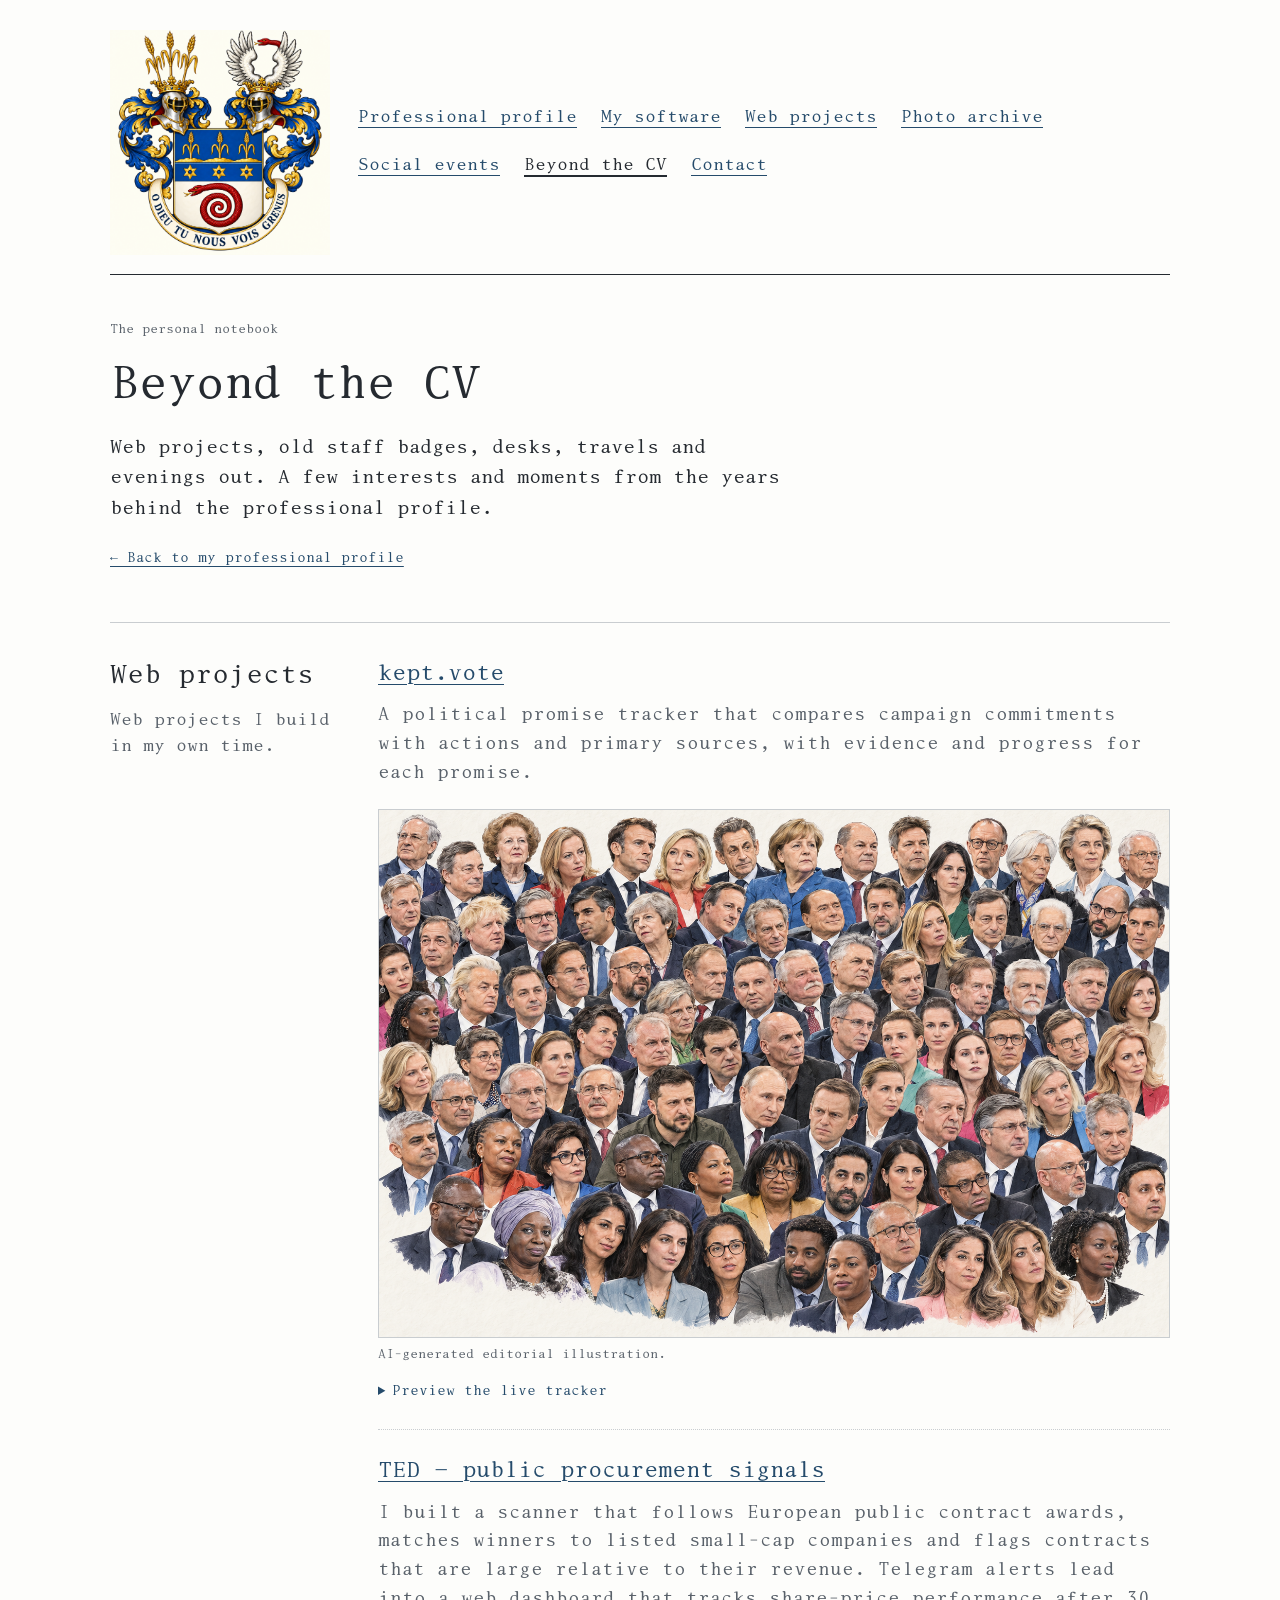
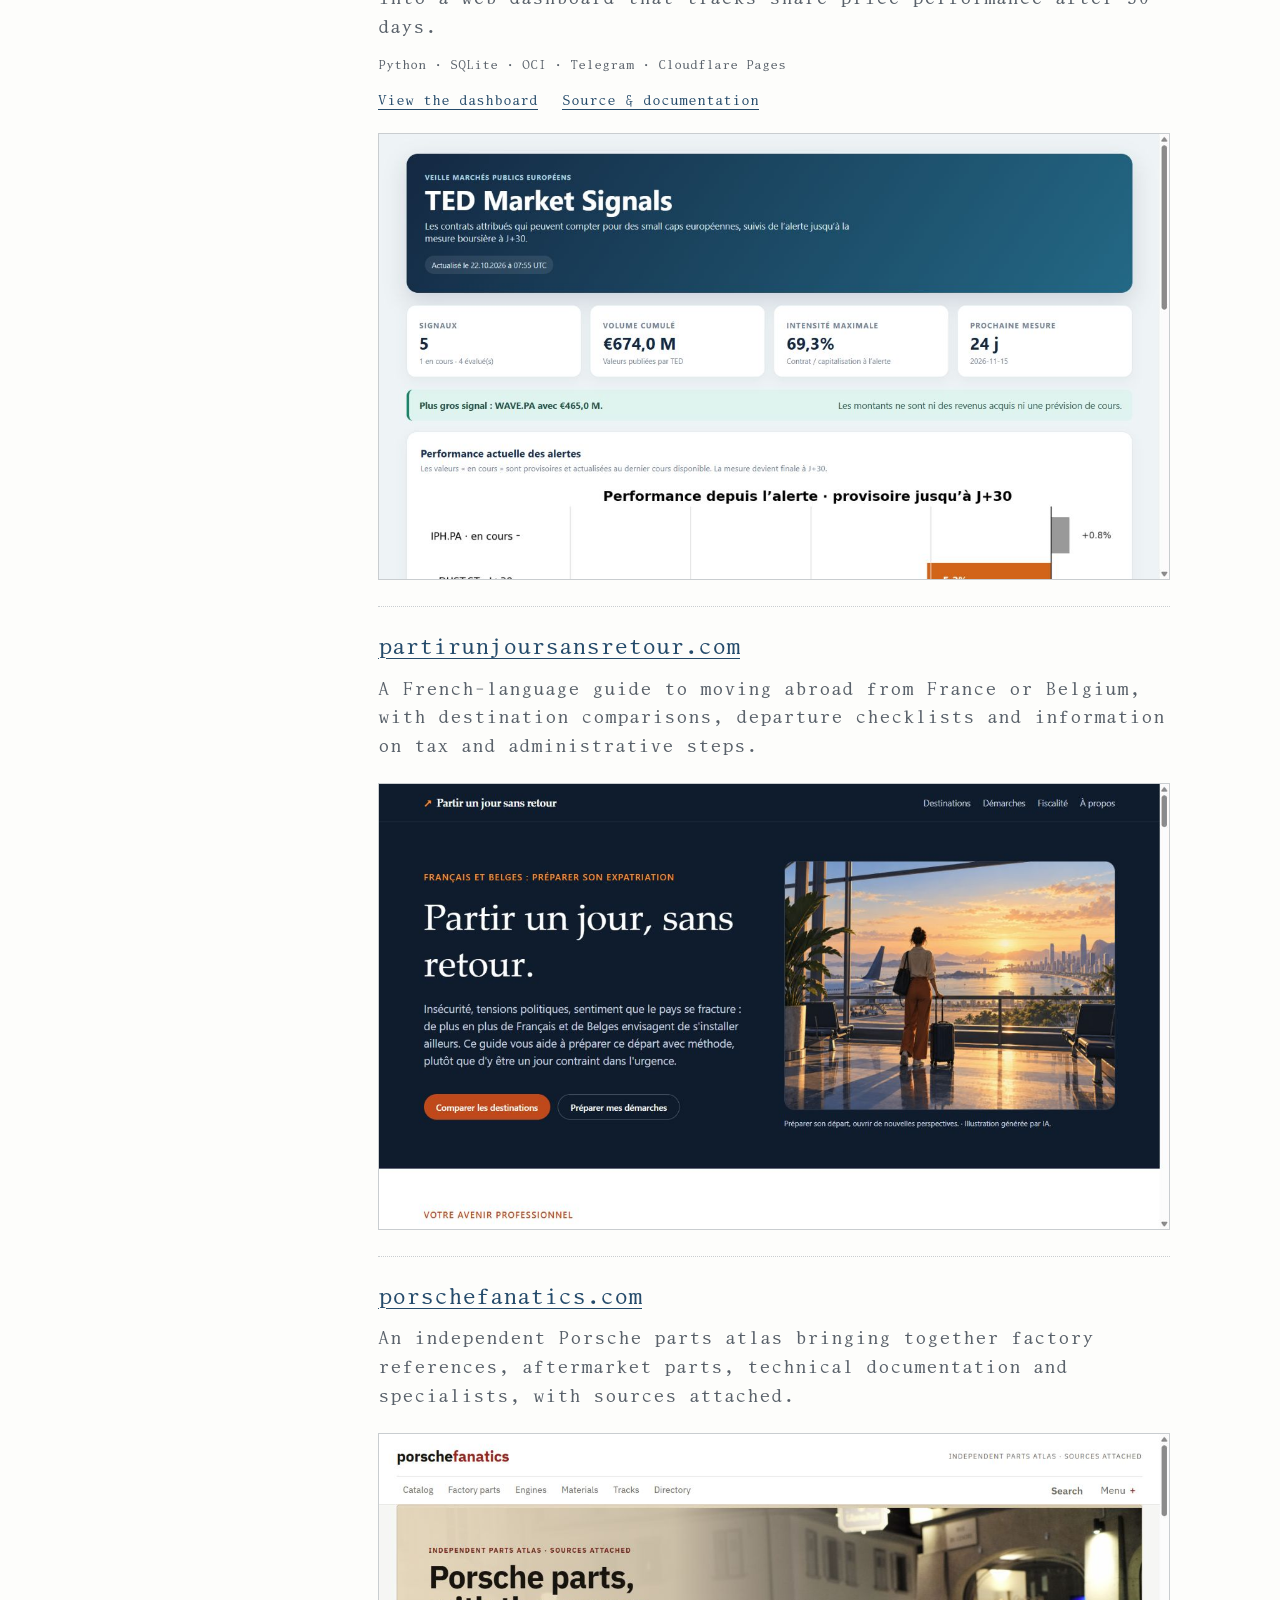
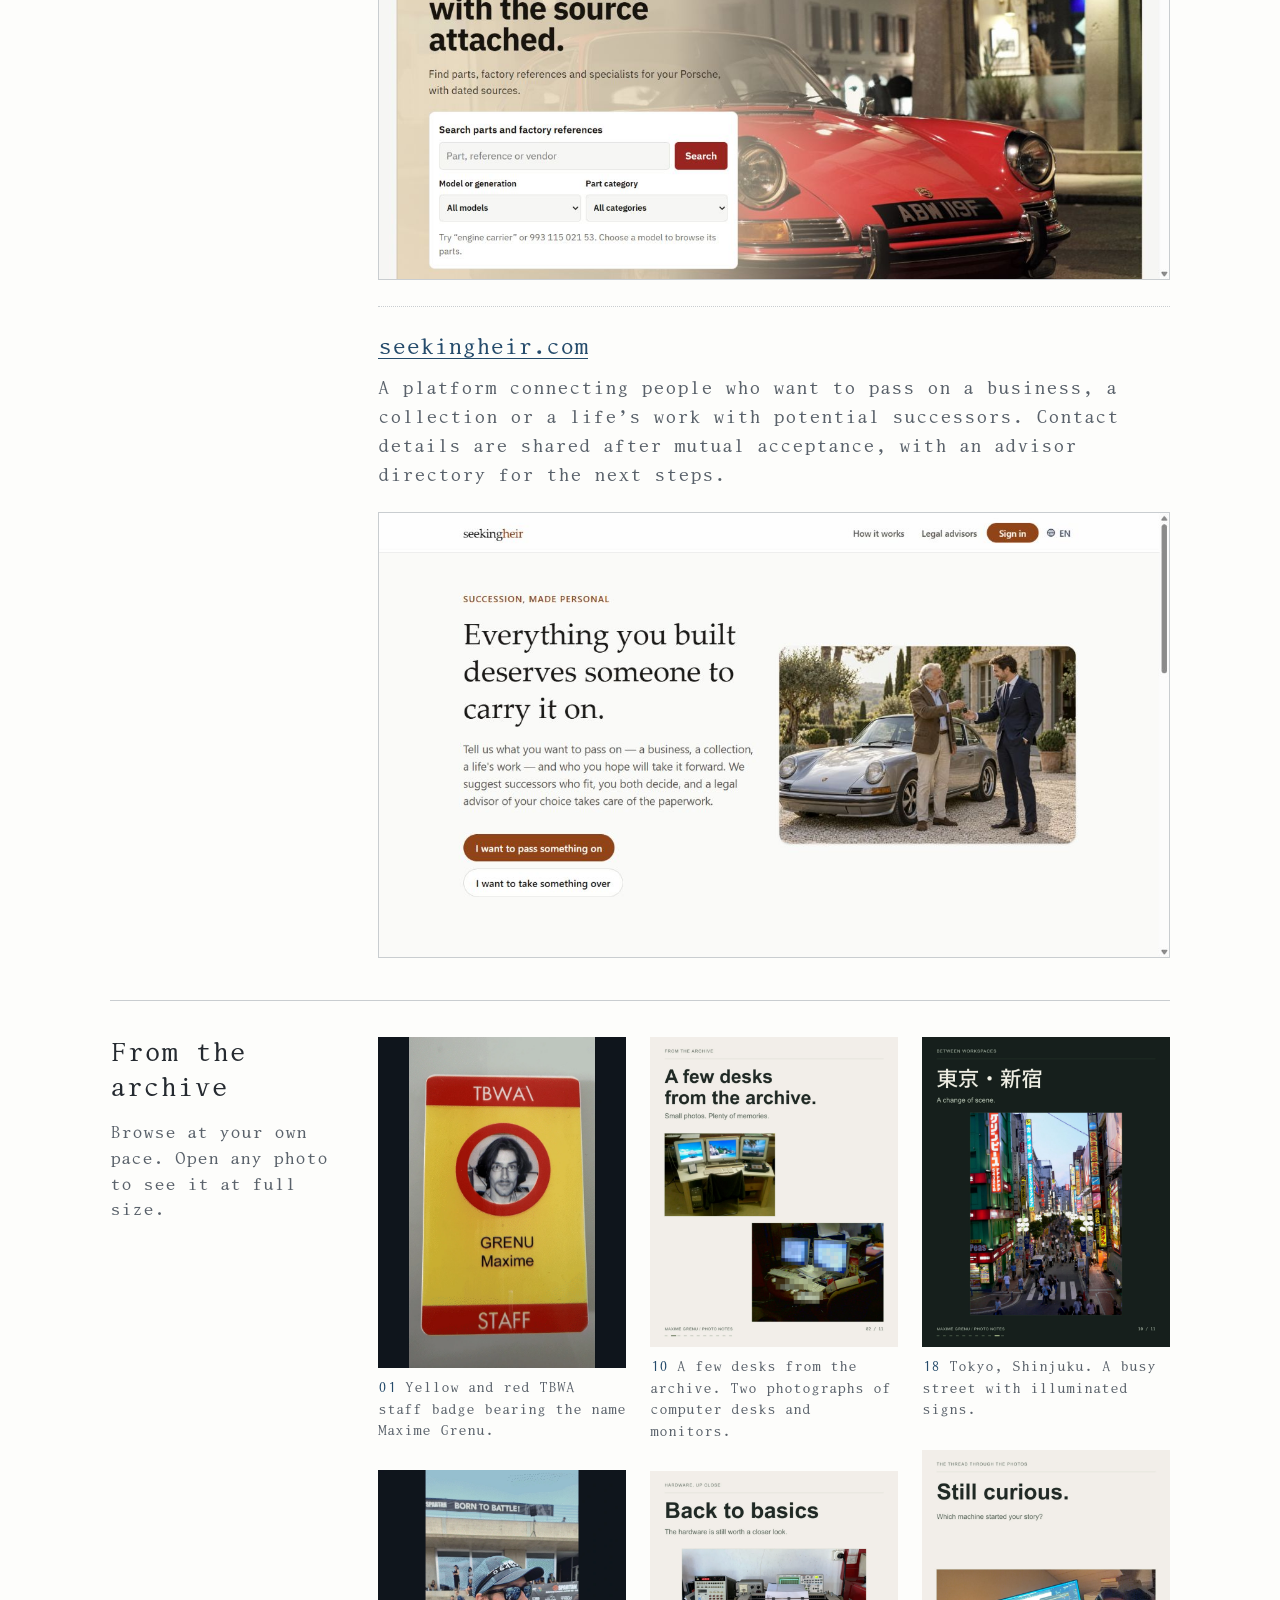
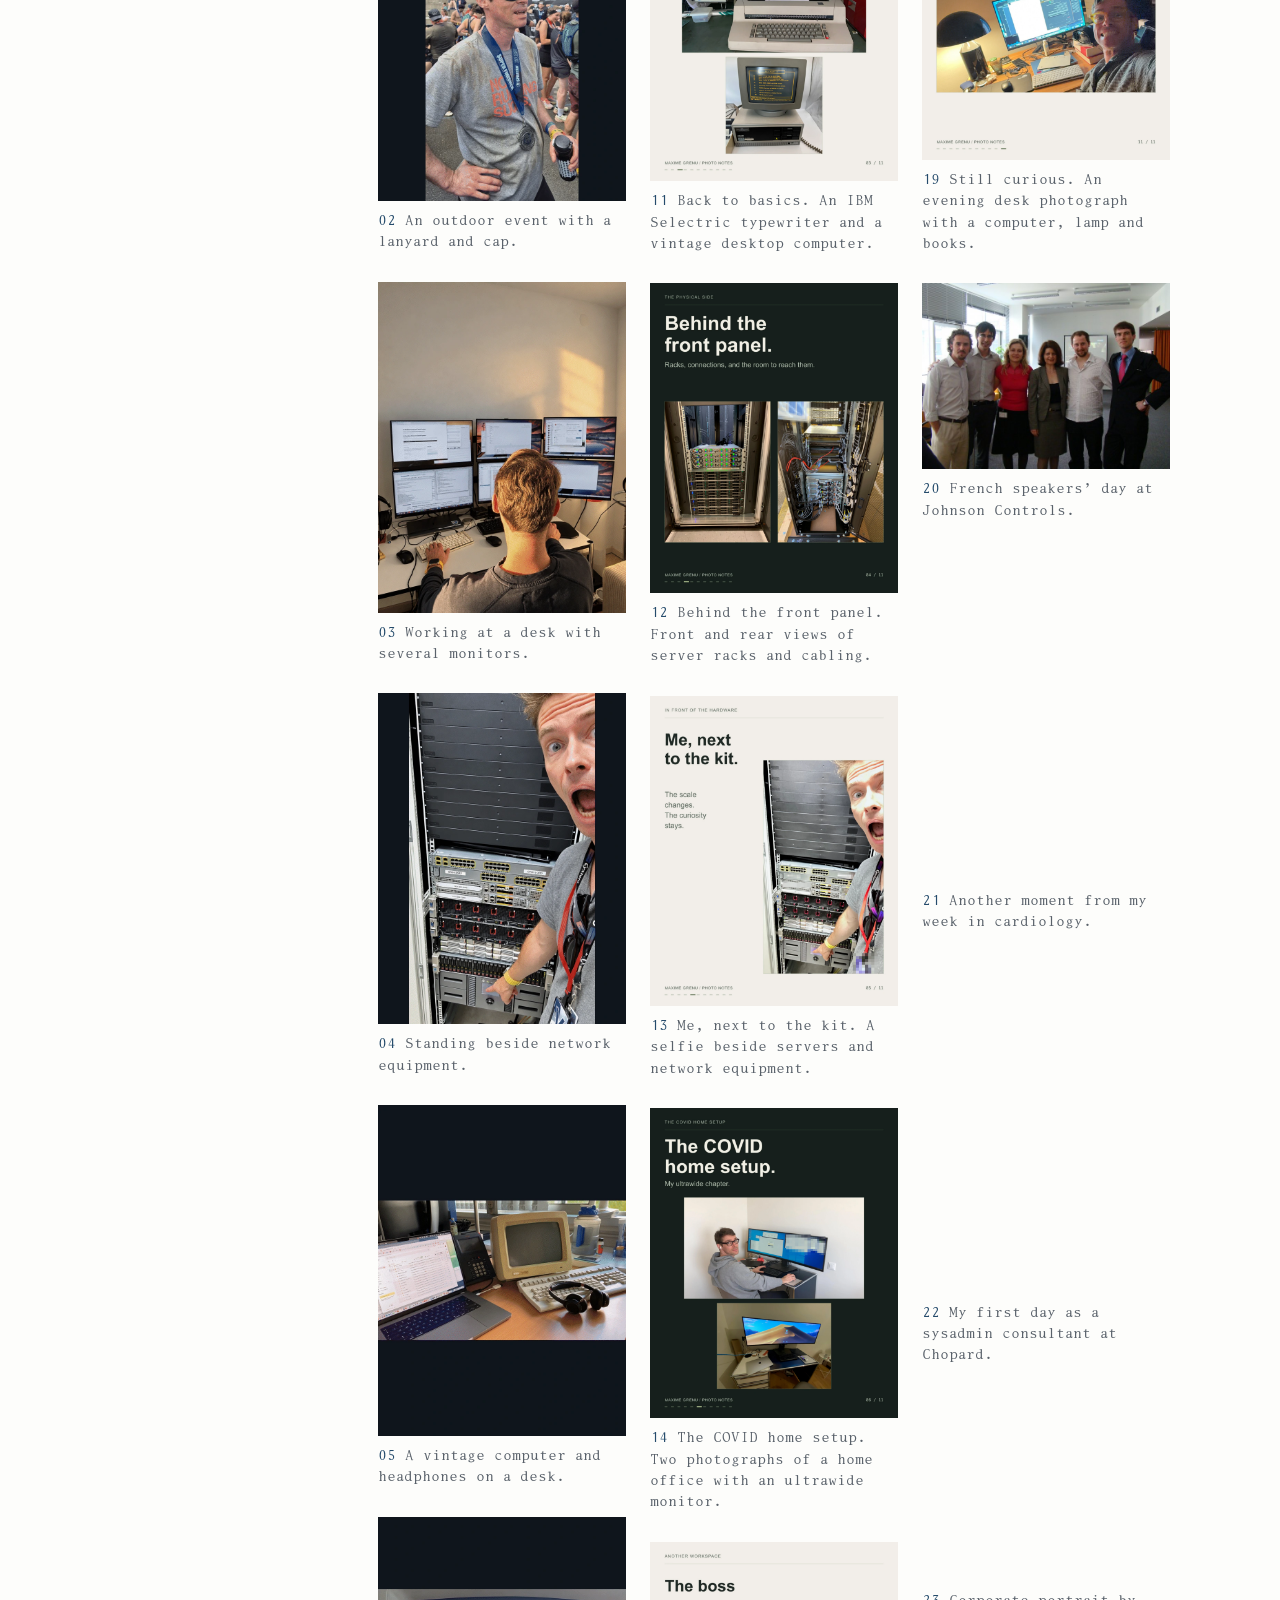
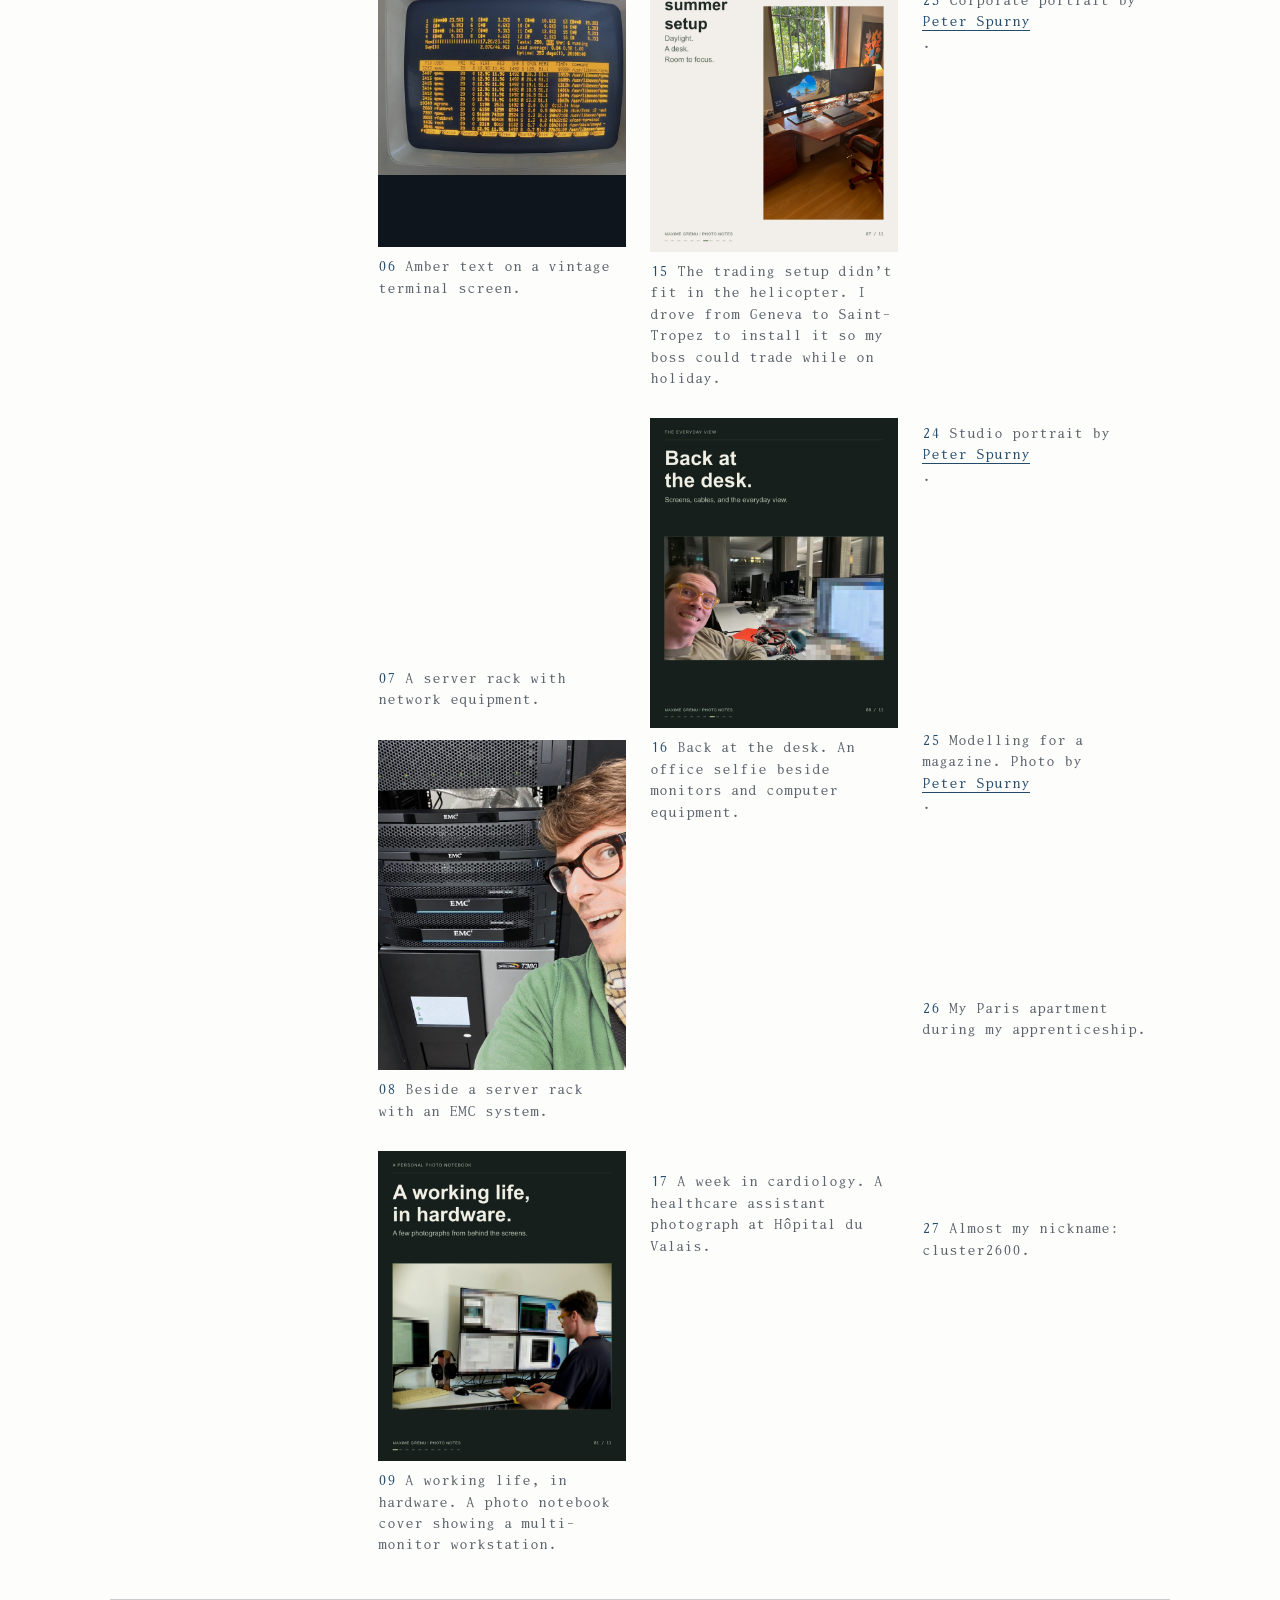
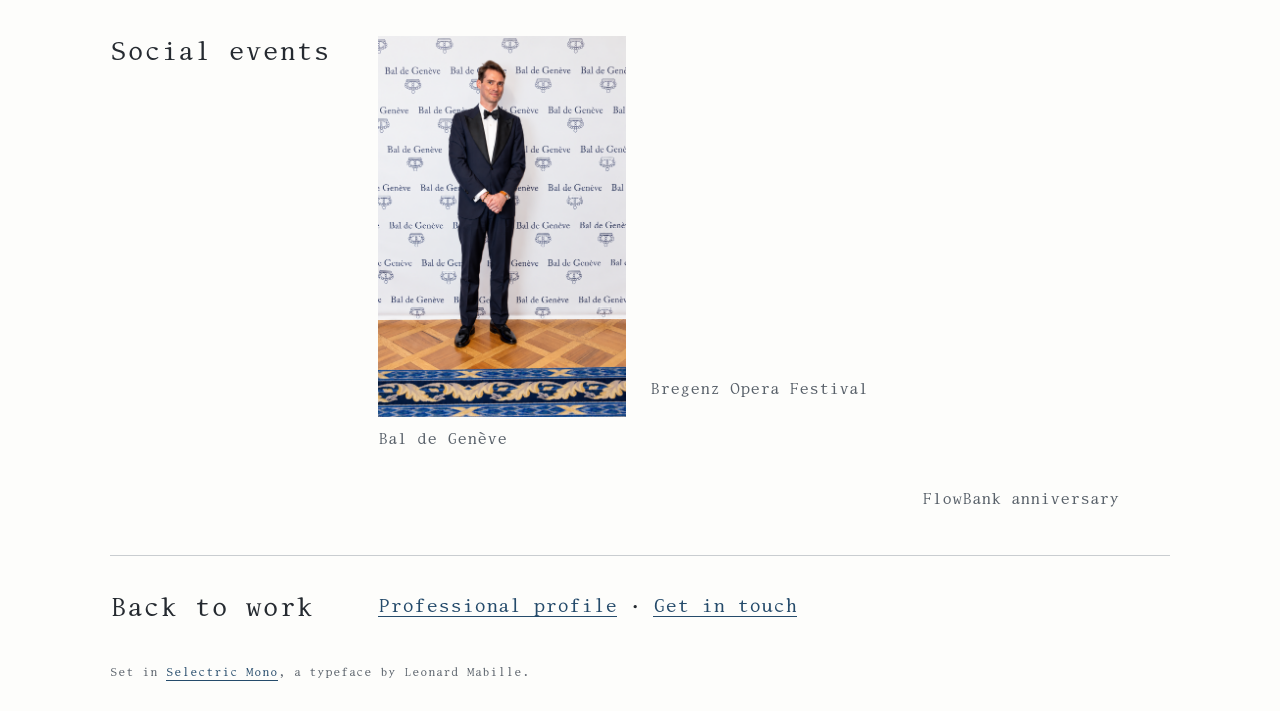
==== personal.html @ ac564a7d "Present five software projects and make navigation more visible" ====
<!doctype html>
<html lang="en">
  <head>
    <meta charset="utf-8" />
    <meta name="viewport" content="width=device-width, initial-scale=1" />
    <meta name="description" content="Photographs and personal moments from Maxime Grenu’s archive." />
    <meta property="og:title" content="Beyond the CV | Maxime Grenu" />
    <meta property="og:description" content="From the yellow staff badge to travels, portraits and social events." />
    <meta property="og:image" content="https://cluster2600.github.io/assets/maxime-grenu.jpeg" />
    <meta property="og:url" content="https://cluster2600.github.io/personal.html" />
    <meta name="twitter:card" content="summary_large_image" />
    <title>Beyond the CV | Maxime Grenu</title>
    <link rel="preload" href="assets/fonts/SelectricMono.otf" as="font" type="font/otf" crossorigin />
    <link rel="stylesheet" href="styles.css?v=software-navigation-22" />
  </head>
  <body class="personal-page">
    <a class="skip-link" href="#top">Skip to content</a>
    <header class="site-header">
      <a class="header-arms" href="index.html" aria-label="Maxime Grenu home">
        <img src="assets/grenus-family-arms.png" alt="Grenus family coat of arms" width="1240" height="1269" decoding="async" />
      </a>
      <nav aria-label="Primary navigation">
        <a href="index.html">Professional profile</a>
        <a href="software.html">My software</a>
        <a href="#hobby-sites">Web projects</a>
        <a href="#archive">Photo archive</a>
        <a href="#social-events">Social events</a>
        <a href="personal.html" aria-current="page">Beyond the CV</a>
        <a href="index.html#contact">Contact</a>
      </nav>
    </header>
    <main id="top">
      <section class="personal-intro" aria-labelledby="personal-title">
        <p class="eyebrow">The personal notebook</p>
        <h1 id="personal-title">Beyond the CV</h1>
        <p>Web projects, old staff badges, desks, travels and evenings out. A few interests and moments from the years behind the professional profile.</p>
        <a class="button" href="index.html">&larr; Back to my professional profile</a>
      </section>
      <section id="hobby-sites" aria-labelledby="hobby-sites-title">
        <div class="section-intro">
          <h2 id="hobby-sites-title">Web projects</h2>
          <p>Web projects I build in my own time.</p>
        </div>
        <div class="project-list hobby-projects">
          <article>
            <h3><a href="https://kept.vote/" target="_blank" rel="noreferrer">kept.vote</a></h3>
            <p>A political promise tracker that compares campaign commitments with actions and primary sources, with evidence and progress for each promise.</p>
            <figure class="project-illustration">
              <a class="project-preview" href="https://kept.vote/" target="_blank" rel="noreferrer" aria-label="Visit kept.vote">
                <img src="assets/projects/kept-politicians.png" alt="Editorial illustration of a diverse crowd of European political figures, past and present" width="1536" height="1024" loading="eager" decoding="async" />
              </a>
              <figcaption>AI-generated editorial illustration.</figcaption>
            </figure>
            <details class="live-preview">
              <summary>Preview the live tracker</summary>
              <a class="project-preview" href="https://kept.vote/" target="_blank" rel="noreferrer" aria-label="Explore the live kept.vote tracker">
                <img src="assets/projects/kept-live.png" alt="The live kept.vote homepage, showing its promise tracker and interactive map of Europe" width="1265" height="712" loading="lazy" decoding="async" />
              </a>
            </details>
          </article>
          <article>
            <h3><a href="https://ted-bot-j30-report.pages.dev/" target="_blank" rel="noreferrer">TED — public procurement signals</a></h3>
            <p>I built a scanner that follows European public contract awards, matches winners to listed small-cap companies and flags contracts that are large relative to their revenue. Telegram alerts lead into a web dashboard that tracks share-price performance after 30 days.</p>
            <p class="project-stack">Python · SQLite · OCI · Telegram · Cloudflare Pages</p>
            <div class="project-links">
              <a href="https://ted-bot-j30-report.pages.dev/" target="_blank" rel="noreferrer">View the dashboard</a>
              <a href="https://github.com/cluster2600/ted_bot" target="_blank" rel="noreferrer">Source &amp; documentation</a>
            </div>
            <a class="project-preview" href="https://ted-bot-j30-report.pages.dev/" target="_blank" rel="noreferrer" aria-label="Visit TED Market Signals">
              <img src="assets/projects/ted-live.png" alt="The TED Market Signals dashboard, showing public procurement signals and their 30-day follow-up" width="1265" height="712" loading="lazy" decoding="async" />
            </a>
          </article>
          <article>
            <h3><a href="https://partirunjoursansretour.com/" target="_blank" rel="noreferrer">partirunjoursansretour.com</a></h3>
            <p>A French-language guide to moving abroad from France or Belgium, with destination comparisons, departure checklists and information on tax and administrative steps.</p>
            <a class="project-preview" href="https://partirunjoursansretour.com/" target="_blank" rel="noreferrer" aria-label="Visit Partir un jour sans retour">
              <img src="assets/projects/partirunjoursansretour-live.png" alt="The live Partir un jour sans retour homepage and its illustrated introduction to moving abroad" width="1265" height="712" loading="lazy" decoding="async" />
            </a>
          </article>
          <article>
            <h3><a href="https://porschefanatics.com/" target="_blank" rel="noreferrer">porschefanatics.com</a></h3>
            <p>An independent Porsche parts atlas bringing together factory references, aftermarket parts, technical documentation and specialists, with sources attached.</p>
            <a class="project-preview" href="https://porschefanatics.com/" target="_blank" rel="noreferrer" aria-label="Visit Porsche Fanatics">
              <img src="assets/projects/porschefanatics-live.png" alt="The live Porsche Fanatics homepage, with a red classic Porsche and a parts search" width="1265" height="712" loading="lazy" decoding="async" />
            </a>
          </article>
          <article>
            <h3><a href="https://seekingheir.com/" target="_blank" rel="noreferrer">seekingheir.com</a></h3>
            <p>A platform connecting people who want to pass on a business, a collection or a life's work with potential successors. Contact details are shared after mutual acceptance, with an advisor directory for the next steps.</p>
            <a class="project-preview" href="https://seekingheir.com/" target="_blank" rel="noreferrer" aria-label="Visit Seeking Heir">
              <img src="assets/projects/seekingheir-live.png" alt="The live Seeking Heir homepage, illustrating succession with the handover of a classic Porsche" width="1265" height="712" loading="lazy" decoding="async" />
            </a>
          </article>
        </div>
      </section>
      <section id="archive" aria-labelledby="archive-title">
        <div class="section-intro">
          <h2 id="archive-title">From the archive</h2>
          <p>Browse at your own pace. Open any photo to see it at full size.</p>
        </div>
        <div class="archive-grid">
          <figure class="archive-photo" id="photo-01">
            <a href="assets/career-archive/photo-01.webp" target="_blank" rel="noreferrer" aria-label="Open archive photo 1 at full size">
              <img src="assets/career-archive/photo-01.webp" alt="Yellow and red TBWA staff badge bearing the name Maxime Grenu." width="720" height="960" loading="lazy" decoding="async" />
            </a>
            <figcaption><span class="archive-number">01</span> Yellow and red TBWA staff badge bearing the name Maxime Grenu.</figcaption>
          </figure>
          <figure class="archive-photo" id="photo-02">
            <a href="assets/career-archive/photo-02.webp" target="_blank" rel="noreferrer" aria-label="Open archive photo 2 at full size">
              <img src="assets/career-archive/photo-02.webp" alt="An outdoor event with a lanyard and cap." width="720" height="960" loading="lazy" decoding="async" />
            </a>
            <figcaption><span class="archive-number">02</span> An outdoor event with a lanyard and cap.</figcaption>
          </figure>
          <figure class="archive-photo" id="photo-03">
            <a href="assets/career-archive/photo-03.webp" target="_blank" rel="noreferrer" aria-label="Open archive photo 3 at full size">
              <img src="assets/career-archive/photo-03.webp" alt="Working at a desk with several monitors." width="720" height="960" loading="lazy" decoding="async" />
            </a>
            <figcaption><span class="archive-number">03</span> Working at a desk with several monitors.</figcaption>
          </figure>
          <figure class="archive-photo" id="photo-04">
            <a href="assets/career-archive/photo-04.webp" target="_blank" rel="noreferrer" aria-label="Open archive photo 4 at full size">
              <img src="assets/career-archive/photo-04.webp" alt="Standing beside network equipment." width="720" height="960" loading="lazy" decoding="async" />
            </a>
            <figcaption><span class="archive-number">04</span> Standing beside network equipment.</figcaption>
          </figure>
          <figure class="archive-photo" id="photo-05">
            <a href="assets/career-archive/photo-05.webp" target="_blank" rel="noreferrer" aria-label="Open archive photo 5 at full size">
              <img src="assets/career-archive/photo-05.webp" alt="A vintage computer and headphones on a desk." width="720" height="960" loading="lazy" decoding="async" />
            </a>
            <figcaption><span class="archive-number">05</span> A vintage computer and headphones on a desk.</figcaption>
          </figure>
          <figure class="archive-photo" id="photo-06">
            <a href="assets/career-archive/photo-06.webp" target="_blank" rel="noreferrer" aria-label="Open archive photo 6 at full size">
              <img src="assets/career-archive/photo-06.webp" alt="Amber text on a vintage terminal screen." width="720" height="960" loading="lazy" decoding="async" />
            </a>
            <figcaption><span class="archive-number">06</span> Amber text on a vintage terminal screen.</figcaption>
          </figure>
          <figure class="archive-photo" id="photo-07">
            <a href="assets/career-archive/photo-07.webp" target="_blank" rel="noreferrer" aria-label="Open archive photo 7 at full size">
              <img src="assets/career-archive/photo-07.webp" alt="A server rack with network equipment." width="720" height="960" loading="lazy" decoding="async" />
            </a>
            <figcaption><span class="archive-number">07</span> A server rack with network equipment.</figcaption>
          </figure>
          <figure class="archive-photo" id="photo-08">
            <a href="assets/career-archive/photo-08.webp" target="_blank" rel="noreferrer" aria-label="Open archive photo 8 at full size">
              <img src="assets/career-archive/photo-08.webp" alt="Beside a server rack with an EMC system." width="720" height="960" loading="lazy" decoding="async" />
            </a>
            <figcaption><span class="archive-number">08</span> Beside a server rack with an EMC system.</figcaption>
          </figure>
          <figure class="archive-photo" id="photo-09">
            <a href="assets/work-in-pictures/page-01.webp" target="_blank" rel="noreferrer" aria-label="Open archive photo 9 at full size">
              <img src="assets/work-in-pictures/page-01.webp" alt="A working life, in hardware. A photo notebook cover showing a multi-monitor workstation." width="1600" height="2000" loading="lazy" decoding="async" />
            </a>
            <figcaption><span class="archive-number">09</span> A working life, in hardware. A photo notebook cover showing a multi-monitor workstation.</figcaption>
          </figure>
          <figure class="archive-photo" id="photo-10">
            <a href="assets/work-in-pictures/page-02.webp" target="_blank" rel="noreferrer" aria-label="Open archive photo 10 at full size">
              <img src="assets/work-in-pictures/page-02.webp" alt="A few desks from the archive. Two photographs of computer desks and monitors." width="1600" height="2000" loading="lazy" decoding="async" />
            </a>
            <figcaption><span class="archive-number">10</span> A few desks from the archive. Two photographs of computer desks and monitors.</figcaption>
          </figure>
          <figure class="archive-photo" id="photo-11">
            <a href="assets/work-in-pictures/page-03.webp" target="_blank" rel="noreferrer" aria-label="Open archive photo 11 at full size">
              <img src="assets/work-in-pictures/page-03.webp" alt="Back to basics. An IBM Selectric typewriter and a vintage desktop computer." width="1600" height="2000" loading="lazy" decoding="async" />
            </a>
            <figcaption><span class="archive-number">11</span> Back to basics. An IBM Selectric typewriter and a vintage desktop computer.</figcaption>
          </figure>
          <figure class="archive-photo" id="photo-12">
            <a href="assets/work-in-pictures/page-04.webp" target="_blank" rel="noreferrer" aria-label="Open archive photo 12 at full size">
              <img src="assets/work-in-pictures/page-04.webp" alt="Behind the front panel. Front and rear views of server racks and cabling." width="1600" height="2000" loading="lazy" decoding="async" />
            </a>
            <figcaption><span class="archive-number">12</span> Behind the front panel. Front and rear views of server racks and cabling.</figcaption>
          </figure>
          <figure class="archive-photo" id="photo-13">
            <a href="assets/work-in-pictures/page-05.webp" target="_blank" rel="noreferrer" aria-label="Open archive photo 13 at full size">
              <img src="assets/work-in-pictures/page-05.webp" alt="Me, next to the kit. A selfie beside servers and network equipment." width="1600" height="2000" loading="lazy" decoding="async" />
            </a>
            <figcaption><span class="archive-number">13</span> Me, next to the kit. A selfie beside servers and network equipment.</figcaption>
          </figure>
          <figure class="archive-photo" id="photo-14">
            <a href="assets/work-in-pictures/page-06.webp" target="_blank" rel="noreferrer" aria-label="Open archive photo 14 at full size">
              <img src="assets/work-in-pictures/page-06.webp" alt="The COVID home setup. Two photographs of a home office with an ultrawide monitor." width="1600" height="2000" loading="lazy" decoding="async" />
            </a>
            <figcaption><span class="archive-number">14</span> The COVID home setup. Two photographs of a home office with an ultrawide monitor.</figcaption>
          </figure>
          <figure class="archive-photo" id="photo-15">
            <a href="assets/work-in-pictures/page-07.webp" target="_blank" rel="noreferrer" aria-label="Open archive photo 15 at full size">
              <img src="assets/work-in-pictures/page-07.webp" alt="The boss summer setup. A sunlit desk with two monitors beside a garden window." width="1600" height="2000" loading="lazy" decoding="async" />
            </a>
            <figcaption><span class="archive-number">15</span> The trading setup didn’t fit in the helicopter. I drove from Geneva to Saint-Tropez to install it so my boss could trade while on holiday.</figcaption>
          </figure>
          <figure class="archive-photo" id="photo-16">
            <a href="assets/work-in-pictures/page-08.webp" target="_blank" rel="noreferrer" aria-label="Open archive photo 16 at full size">
              <img src="assets/work-in-pictures/page-08.webp" alt="Back at the desk. An office selfie beside monitors and computer equipment." width="1600" height="2000" loading="lazy" decoding="async" />
            </a>
            <figcaption><span class="archive-number">16</span> Back at the desk. An office selfie beside monitors and computer equipment.</figcaption>
          </figure>
          <figure class="archive-photo" id="photo-17">
            <a href="assets/work-in-pictures/page-09.webp" target="_blank" rel="noreferrer" aria-label="Open archive photo 17 at full size">
              <img src="assets/work-in-pictures/page-09.webp" alt="A week in cardiology. A healthcare assistant photograph at Hôpital du Valais." width="1600" height="2000" loading="lazy" decoding="async" />
            </a>
            <figcaption><span class="archive-number">17</span> A week in cardiology. A healthcare assistant photograph at Hôpital du Valais.</figcaption>
          </figure>
          <figure class="archive-photo" id="photo-18">
            <a href="assets/work-in-pictures/page-10.webp" target="_blank" rel="noreferrer" aria-label="Open archive photo 18 at full size">
              <img src="assets/work-in-pictures/page-10.webp" alt="Tokyo, Shinjuku. A busy street with illuminated signs." width="1600" height="2000" loading="lazy" decoding="async" />
            </a>
            <figcaption><span class="archive-number">18</span> Tokyo, Shinjuku. A busy street with illuminated signs.</figcaption>
          </figure>
          <figure class="archive-photo" id="photo-19">
            <a href="assets/work-in-pictures/page-11.webp" target="_blank" rel="noreferrer" aria-label="Open archive photo 19 at full size">
              <img src="assets/work-in-pictures/page-11.webp" alt="Still curious. An evening desk photograph with a computer, lamp and books." width="1600" height="2000" loading="lazy" decoding="async" />
            </a>
            <figcaption><span class="archive-number">19</span> Still curious. An evening desk photograph with a computer, lamp and books.</figcaption>
          </figure>
          <figure class="archive-photo" id="photo-20">
            <a href="assets/facebook/FB01052.jpg" target="_blank" rel="noreferrer" aria-label="Open archive photo 20 at full size">
              <img src="assets/facebook/FB01052.jpg" alt="Six people posing together in an office" width="604" height="453" loading="lazy" decoding="async" />
            </a>
            <figcaption><span class="archive-number">20</span> French speakers’ day at Johnson Controls.</figcaption>
          </figure>
          <figure class="archive-photo" id="photo-21">
            <a href="assets/facebook/FB04362.jpg" target="_blank" rel="noreferrer" aria-label="Open archive photo 21 at full size">
              <img src="assets/facebook/FB04362.jpg" alt="Mirror portrait in a white uniform" width="720" height="960" loading="lazy" decoding="async" />
            </a>
            <figcaption><span class="archive-number">21</span> Another moment from my week in cardiology.</figcaption>
          </figure>
          <figure class="archive-photo" id="photo-22">
            <a href="assets/facebook/FB04229.jpg" target="_blank" rel="noreferrer" aria-label="Open archive photo 22 at full size">
              <img src="assets/facebook/FB04229.jpg" alt="Portrait outside a building bearing the Chopard sign" width="720" height="960" loading="lazy" decoding="async" />
            </a>
            <figcaption><span class="archive-number">22</span> My first day as a sysadmin consultant at Chopard.</figcaption>
          </figure>
          <figure class="archive-photo" id="photo-23">
            <a href="assets/facebook/FB04999.jpg" target="_blank" rel="noreferrer" aria-label="Open archive photo 23 at full size">
              <img src="assets/facebook/FB04999.jpg" alt="Photographer taking a studio portrait" width="1632" height="1224" loading="lazy" decoding="async" />
            </a>
            <figcaption><span class="archive-number">23</span> Corporate portrait by <a href="https://www.1155.sk/" rel="noreferrer" target="_blank">Peter Spurny</a>.</figcaption>
          </figure>
          <figure class="archive-photo" id="photo-24">
            <a href="assets/peter-spurny/studio-portrait.jpg" target="_blank" rel="noreferrer" aria-label="Open archive photo 24 at full size">
              <img src="assets/peter-spurny/studio-portrait.jpg" alt="Studio portrait of Maxime Grenu wearing dark glasses, a suit and a patterned tie" width="774" height="1032" loading="lazy" decoding="async" />
            </a>
            <figcaption><span class="archive-number">24</span> Studio portrait by <a href="https://www.1155.sk/" rel="noreferrer" target="_blank">Peter Spurny</a>.</figcaption>
          </figure>
          <figure class="archive-photo" id="photo-25">
            <a href="assets/peter-spurny/magazine-shoot.jpg" target="_blank" rel="noreferrer" aria-label="Open archive photo 25 at full size">
              <img src="assets/peter-spurny/magazine-shoot.jpg" alt="Group fashion photograph for a magazine" width="604" height="499" loading="lazy" decoding="async" />
            </a>
            <figcaption><span class="archive-number">25</span> Modelling for a magazine. Photo by <a href="https://www.1155.sk/" rel="noreferrer" target="_blank">Peter Spurny</a>.</figcaption>
          </figure>
          <figure class="archive-photo" id="photo-26">
            <a href="assets/facebook/FB00952.jpg" target="_blank" rel="noreferrer" aria-label="Open archive photo 26 at full size">
              <img src="assets/facebook/FB00952.jpg" alt="Room with vintage computers and television screens" width="2031" height="1178" loading="lazy" decoding="async" />
            </a>
            <figcaption><span class="archive-number">26</span> My Paris apartment during my apprenticeship.</figcaption>
          </figure>
          <figure class="archive-photo" id="photo-27">
            <a href="assets/facebook/FB03057.jpg" target="_blank" rel="noreferrer" aria-label="Open archive photo 27 at full size">
              <img src="assets/facebook/FB03057.jpg" alt="Server rack with a cluster error on its status display" width="1080" height="608" loading="lazy" decoding="async" />
            </a>
            <figcaption><span class="archive-number">27</span> Almost my nickname: cluster2600.</figcaption>
          </figure>
        </div>
      </section>
      <section id="social-events" class="social-events" aria-labelledby="events-title">
        <div class="section-intro">
          <h2 id="events-title">Social events</h2>
        </div>
        <div class="event-gallery">
          <figure class="event-photo">
            <a href="assets/events/bal-de-geneve.png" target="_blank" rel="noreferrer" aria-label="View the Bal de Genève photo at full size">
              <img src="assets/events/bal-de-geneve.png" alt="Maxime Grenu in a tuxedo at the Bal de Genève" width="1012" height="1554" loading="lazy" decoding="async" />
            </a>
            <figcaption>Bal de Genève</figcaption>
          </figure>
          <figure class="event-photo">
            <a href="assets/events/festival-opera-bregenz.png" target="_blank" rel="noreferrer" aria-label="View the Bregenz Opera Festival photo at full size">
              <img src="assets/events/festival-opera-bregenz.png" alt="Maxime Grenu in a tuxedo at the Bregenz Opera Festival" width="1086" height="1448" loading="lazy" decoding="async" />
            </a>
            <figcaption>Bregenz Opera Festival</figcaption>
          </figure>
          <figure class="event-photo">
            <a href="assets/events/anniversaire-flowbank.png" target="_blank" rel="noreferrer" aria-label="View the FlowBank anniversary photo at full size">
              <img src="assets/events/anniversaire-flowbank.png" alt="Red-carpet photograph at FlowBank’s anniversary celebration" width="941" height="1672" loading="lazy" decoding="async" />
            </a>
            <figcaption>FlowBank anniversary</figcaption>
          </figure>
        </div>
      </section>
    </main>
    <footer class="personal-footer">
      <div class="section-intro"><h2>Back to work</h2></div>
      <p><a href="index.html">Professional profile</a> · <a href="index.html#contact">Get in touch</a></p>
      <p class="colophon">Set in <a href="https://github.com/cluster2600/selectric" target="_blank" rel="noreferrer">Selectric Mono</a>, a typeface by Leonard Mabille.</p>
    </footer>
  </body>
</html>
---- styles.css ----
@font-face {
  font-family: "Selectric Mono";
  src: url("assets/fonts/SelectricMono.otf") format("opentype");
  font-style: normal;
  font-weight: 400;
  font-display: swap;
}
:root {
  --ink: #252a30;
  --muted: #59616a;
  --line: #c9cdd0;
  --paper: #fdfdfb;
  --accent: #254b6b;
  --mono: "Selectric Mono", "Courier New", monospace;
}
* { box-sizing: border-box; }
body {
  margin: 0;
  padding: 0 36px;
  background: var(--paper);
  color: var(--ink);
  font-family: var(--mono);
  font-size: 18px;
  line-height: 1.7;
}
a {
  color: var(--accent);
  text-underline-offset: 4px;
  text-decoration-thickness: 1px;
}
a:hover { color: var(--ink); }
a:focus-visible { outline: 2px solid var(--accent); outline-offset: 5px; }
::selection { background: #dce8ef; }
h1, h2, h3, p, figure { margin: 0; }
h1, h2, h3, strong { font-weight: 400; }
.site-header, main, footer { width: 100%; max-width: 1060px; margin-inline: auto; }
.site-header {
  display: flex;
  align-items: center;
  justify-content: space-between;
  gap: 24px;
  padding: 30px 0 19px;
  border-bottom: 1px solid var(--ink);
  font-family: var(--mono);
  font-size: 13px;
}
.header-arms { display: block; flex: none; }
.header-arms img { display: block; width: 220px; height: auto; }
nav { display: flex; flex-wrap: wrap; gap: 8px 24px; }
nav a { color: var(--muted); text-decoration: none; }
nav a:hover { text-decoration: underline; }
.hero {
  display: grid;
  grid-template-columns: minmax(0, 1fr) 300px;
  gap: 72px;
  align-items: start;
  padding: 64px 0 54px;
}
.eyebrow, .date, .hero-portrait figcaption, .publication-list span, .publication-list em {
  font-family: var(--mono);
  color: var(--muted);
  font-size: 12px;
  line-height: 1.65;
}
.eyebrow { margin-bottom: 19px; }
h1 { font-family: var(--mono); font-size: clamp(36px, 4.5vw, 54px); line-height: 1.2; letter-spacing: -1.6px; }
.role { margin: 13px 0 22px; font-size: 22px; color: var(--accent); line-height: 1.4; }
.hero-statement { max-width: 620px; }
.hero-actions { display: flex; flex-wrap: wrap; gap: 12px 25px; margin-top: 26px; }
.button { display: inline-block; padding: 6px 0; font-family: var(--mono); font-size: 13px; line-height: 1.8; }
.hero-portrait { padding-top: 5px; }
.hero-portrait img { display: block; width: 100%; height: auto; aspect-ratio: 1; object-fit: cover; }
.hero-portrait figcaption { margin-top: 9px; font-size: 10px; }
main > section:not(.hero), footer {
  display: grid;
  grid-template-columns: 230px minmax(0, 1fr);
  gap: 38px;
  border-top: 1px solid var(--line);
  padding: 36px 0 42px;
}
.section-intro h2 { font-size: 25px; line-height: 1.4; max-width: 220px; }
.section-intro > p { margin-top: 15px; color: var(--muted); font-size: 16px; line-height: 1.6; }
.expertise-grid article { display: grid; grid-template-columns: 190px minmax(0, 1fr); gap: 22px; padding: 15px 0; }
.expertise-grid article:first-child { padding-top: 0; }
.expertise-grid article + article { border-top: 1px dotted var(--line); }
h3 { font-size: 19px; line-height: 1.5; }
.expertise-grid p { color: var(--muted); font-size: 17px; }
.timeline-item { padding: 23px 0 25px; }
.project-list { min-width: 0; }
.project-preview { display: block; margin-top: 20px; border: 1px solid var(--line); }
.project-preview img { display: block; width: 100%; height: auto; }
.project-illustration figcaption { margin-top: 8px; color: var(--muted); font-size: 12px; line-height: 1.6; }
.live-preview { margin-top: 16px; }
.live-preview summary { width: fit-content; cursor: pointer; color: var(--accent); font-size: 13px; }
.live-preview summary:focus-visible { outline: 2px solid var(--accent); outline-offset: 5px; }
.hobby-projects article + article { margin-top: 32px; padding-top: 32px; }
.project-list article + article { margin-top: 26px; padding-top: 26px; border-top: 1px dotted var(--line); }
.project-list h3 { font-size: 21px; overflow-wrap: anywhere; }
.project-list article > p { margin-top: 12px; color: var(--muted); font-size: 17px; }
.project-list article > .project-stack { font-size: 12px; }
.project-links { display: flex; flex-wrap: wrap; gap: 8px 24px; margin-top: 15px; font-size: 13px; }
.timeline-item:first-child { padding-top: 0; }
.timeline-item + .timeline-item { border-top: 1px dotted var(--line); }
.date { margin-bottom: 9px; }
.timeline-item h3 { font-size: 21px; }
.company { color: var(--accent); margin: 3px 0 11px; font-size: 17px; }
.timeline-item div > p:not(.company) { color: var(--muted); font-size: 17px; }
.experience-photo { margin-top: 22px; max-width: 600px; }
.experience-photo a { display: block; }
.experience-photo img { display: block; width: 100%; height: auto; }
.experience-photo figcaption { margin-top: 10px; font-size: 12px; line-height: 1.65; color: var(--muted); }
.presentation-photo { max-width: 220px; }
.installation-photo { max-width: 240px; }
.personal-link { grid-column: 1 / -1; font-size: 14px; }
.personal-page main > .personal-intro { display: block; padding-block: 46px; border-top: 0; }
.personal-intro h1 { font-size: clamp(32px, 4vw, 44px); }
.personal-intro > p:not(.eyebrow) { margin-top: 20px; max-width: 700px; font-size: 18px; }
.personal-intro .button { margin-top: 16px; }
.archive-grid { columns: 3; column-gap: 24px; min-width: 0; }
.archive-photo { break-inside: avoid; margin-bottom: 28px; }
.archive-photo a { display: block; }
.archive-photo img { display: block; width: 100%; height: auto; }
.archive-photo figcaption { margin-top: 10px; color: var(--muted); font-size: 13px; line-height: 1.65; }
.archive-number { color: var(--accent); }
.personal-footer .colophon { margin-top: 0; }
.story-copy { min-width: 0; }
.story-copy > p { margin-top: 18px; font-size: 17px; line-height: 1.8; }
.story-copy h3:not(:first-child) { margin-top: 28px; }
.story-credential { margin-top: 24px; padding-top: 20px; border-top: 1px dotted var(--line); max-width: 540px; }
.team-photo { grid-column: 1 / -1; }
.team-photo a { display: block; }
.team-photo img { display: block; width: 100%; height: auto; }
.picture-carousel { min-width: 0; width: 100%; max-width: 540px; }
.carousel-viewport { display: flex; overflow-x: auto; scroll-snap-type: x mandatory; overscroll-behavior-x: contain; border: 1px solid var(--line); }
.picture-carousel.is-enhanced .carousel-viewport { display: block; overflow: hidden; scroll-snap-type: none; touch-action: pan-y pinch-zoom; }
.picture-carousel.is-enhanced .carousel-viewport::-webkit-scrollbar { display: none; }
.carousel-slide { flex: 0 0 100%; min-width: 0; scroll-snap-align: start; }
.carousel-slide img { display: block; width: 100%; height: auto; }
.carousel-viewport:focus-visible, .picture-carousel button:focus-visible { outline: 2px solid var(--accent); outline-offset: 4px; }
.carousel-controls[hidden] { display: none; }
.carousel-controls { margin-bottom: 16px; }
.carousel-toolbar { display: flex; align-items: center; justify-content: space-between; gap: 12px; margin-bottom: 12px; }
.carousel-playback { display: flex; align-items: center; gap: 12px; }
.carousel-playback button { padding-inline: 10px; }
.picture-carousel button { min-width: 44px; min-height: 44px; border: 1px solid var(--line); background: transparent; color: var(--ink); font: inherit; font-size: 14px; cursor: pointer; }
.picture-carousel button:hover:not(:disabled) { border-color: var(--ink); }
.picture-carousel button:disabled { opacity: .35; cursor: default; }
.carousel-status { color: var(--muted); font-size: 13px; }
.carousel-story { margin-top: 16px; font-size: 16px; line-height: 1.65; }
.carousel-pages { position: relative; display: flex; gap: 6px; max-width: 100%; overflow-x: auto; overscroll-behavior-x: contain; scrollbar-width: thin; padding: 4px; }
.carousel-pages button { flex: 0 0 72px; min-width: 72px; height: 64px; border: 2px solid transparent; padding: 3px; }
.carousel-pages button img { display: block; width: 100%; height: 100%; object-fit: contain; }
.carousel-pages button[aria-current] { border-color: var(--accent); background: #e8edf0; }
.carousel-links { display: flex; flex-wrap: wrap; gap: 8px 24px; margin-top: 12px; font-size: 12px; }
.event-gallery { display: grid; grid-template-columns: repeat(3, minmax(0, 1fr)); gap: 24px; align-items: start; min-width: 0; }
.event-photo { min-width: 0; }
.event-photo a { display: block; }
.event-photo img { display: block; width: 100%; height: auto; }
.event-photo figcaption { margin-top: 12px; color: var(--muted); font-size: 15px; line-height: 1.6; }
.credly-intro { font-size: 16px; color: var(--muted); }
.credential-context { margin-top: 16px; font-size: 16px; line-height: 1.75; }
.credly-preview { display: grid; grid-template-columns: repeat(2, minmax(0, 1fr)); gap: 24px; margin-top: 20px; }
.credly-badge { display: grid; grid-template-columns: 96px minmax(0, 1fr); gap: 14px; align-items: start; text-decoration: none; }
.credly-badge img { display: block; width: 96px; height: 96px; object-fit: contain; }
.oracle-badge img { object-fit: cover; }
.credly-badge strong { display: block; font-size: 15px; line-height: 1.5; text-decoration: underline; text-decoration-color: var(--line); }
.credly-badge:hover strong { text-decoration-color: currentColor; }
.badge-meta { display: block; margin-top: 5px; color: var(--muted); font-size: 12px; line-height: 1.6; }
.credly-profile { display: inline-block; margin-top: 22px; font-size: 14px; }
.credential-details { margin-top: 28px; padding-top: 22px; border-top: 1px dotted var(--line); }
.credential-details summary { color: var(--accent); font-size: 16px; cursor: pointer; }
.credential-details[open] summary { margin-bottom: 20px; }
.credential-status { display: block; margin-top: 3px; color: var(--muted); font-size: 13px; }
.credential-group + .credential-group { margin-top: 28px; padding-top: 23px; border-top: 1px dotted var(--line); }
.credential-group h3 { margin-bottom: 12px; color: var(--accent); font-size: 16px; line-height: 1.6; }
.credential-group ul { margin: 0; padding-left: 21px; }
.credential-group li { padding-left: 5px; font-size: 18px; line-height: 1.65; color: var(--ink); }
.credential-group li + li { margin-top: 10px; }
.credential-group p { font-size: 18px; line-height: 1.75; color: var(--ink); }
.publication-list a {
  display: grid;
  grid-template-columns: 64px minmax(0, 1fr) 48px;
  gap: 16px;
  align-items: baseline;
  padding: 17px 0;
  text-decoration: none;
}
.publication-list a:first-child { padding-top: 2px; }
.publication-list a + a { border-top: 1px dotted var(--line); }
.publication-list strong { font-size: 19px; line-height: 1.5; text-decoration: underline; text-underline-offset: 4px; text-decoration-color: var(--line); }
.publication-list a:hover strong { text-decoration-color: currentColor; }
.publication-list em { font-style: normal; font-size: 10px; }
footer { padding-bottom: 28px; }
.contact-content > p { font-size: 17px; color: var(--muted); margin-bottom: 13px; }
.footer-email { font-size: clamp(19px, 2.4vw, 28px); overflow-wrap: anywhere; }
.footer-booking { margin-top: 15px; }
.footer-meta { grid-column: 1 / -1; border-top: 1px solid var(--line); padding-top: 20px; margin-top: 4px; display: flex; flex-wrap: wrap; justify-content: space-between; gap: 12px 28px; color: var(--muted); font-size: 12px; }
.footer-meta a { color: var(--muted); }
.colophon { grid-column: 1 / -1; margin-top: -18px; font-size: 11px; color: var(--muted); }
.skip-link { position: absolute; top: -100px; left: 20px; padding: 10px; background: var(--paper); }
.skip-link:focus { top: 10px; }
@media (max-width: 850px) {
  body { padding-inline: 25px; }
  .hero { gap: 35px; grid-template-columns: minmax(0, 1fr) 220px; }
  main > section:not(.hero), footer { grid-template-columns: 180px minmax(0, 1fr); gap: 28px; }
  .expertise-grid article { grid-template-columns: 1fr; gap: 6px; }
  .event-gallery { grid-template-columns: repeat(2, minmax(0, 1fr)); }
  .credly-preview { grid-template-columns: 1fr; }
  .archive-grid { columns: 2; }
}
@media (max-width: 600px) {
  body { padding-inline: 21px; font-size: 18px; }
  .site-header { padding-top: 21px; display: block; }
  .header-arms img { width: 180px; }
  nav { margin-top: 15px; gap: 8px 17px; font-size: 11px; }
  .hero { padding: 34px 0; grid-template-columns: 1fr; gap: 27px; }
  h1 { letter-spacing: -1px; }
  .role { font-size: 20px; }
  .hero-portrait { width: 180px; }
  main > section:not(.hero), footer { grid-template-columns: 1fr; gap: 22px; padding: 28px 0 32px; }
  .section-intro h2 { max-width: none; font-size: 23px; }
  .section-intro h2 br { display: none; }
  .credential-group li, .credential-group p { font-size: 17px; }
  .section-intro > p { margin-top: 8px; }
  .event-gallery { grid-template-columns: 1fr; gap: 28px; }
  .archive-grid { columns: 1; }
  .archive-photo { max-width: 420px; margin-inline: auto; }
  .publication-list a { grid-template-columns: 53px minmax(0, 1fr); gap: 12px; }
  .publication-list em { grid-column: 2; }
  .footer-meta { display: block; line-height: 2; }
  .footer-meta > span { display: block; }
  .colophon { margin-top: 0; }
}

.contribution-summary > p + p { margin-top: 16px; }
.contribution-visual { display: block; margin-top: 24px; }
.contribution-visual img { display: block; width: 100%; height: auto; }
.contribution-note { margin-top: 16px; color: var(--muted); font-size: 12px; }

/* Make the primary destinations readable and recognisable as links. */
.site-header { flex-wrap: wrap; gap: 18px 28px; }
.site-name { color: var(--ink); font-size: 24px; text-decoration: none; }
.site-header nav { flex: 1 1 600px; gap: 10px 24px; font-size: 16px; }
.site-header nav a { color: var(--accent); text-decoration: underline; text-underline-offset: 5px; padding-block: 5px; }
.site-header nav a:hover, .site-header nav a[aria-current="page"] { color: var(--ink); text-decoration-thickness: 2px; }
.software-intro { display: block !important; padding: 48px 0 !important; border-top: 0 !important; }
.software-intro > p { max-width: 850px; margin-top: 20px; }
.software-intro .eyebrow { margin-top: 0; }
.software-index { display: flex; flex-wrap: wrap; gap: 12px 26px; margin-top: 26px; }
.software-story > p + p { margin-top: 16px; }
.software-figure { margin-top: 26px; }
.software-figure img { display: block; width: 100%; height: auto; }
.software-figure figcaption { margin-top: 10px; font-size: 12px; color: var(--muted); }
.software-flow { display: flex; flex-wrap: wrap; gap: 12px; align-items: center; margin: 28px 0; padding-block: 24px; border-block: 1px solid var(--line); font-size: 16px; }
.software-flow span { flex: 1 1 140px; }
.software-flow b { font-weight: 400; color: var(--accent); }
.software-status { margin-top: 16px; color: var(--muted); font-size: 13px; }
@media (max-width: 600px) {
 .site-header nav { font-size: 15px; gap: 6px 18px; }
 .site-header nav a { padding-block: 8px; }
 .site-name { font-size: 22px; }
 .software-intro { padding-block: 30px !important; }
}

.section-intro h2 { overflow-wrap: anywhere; }
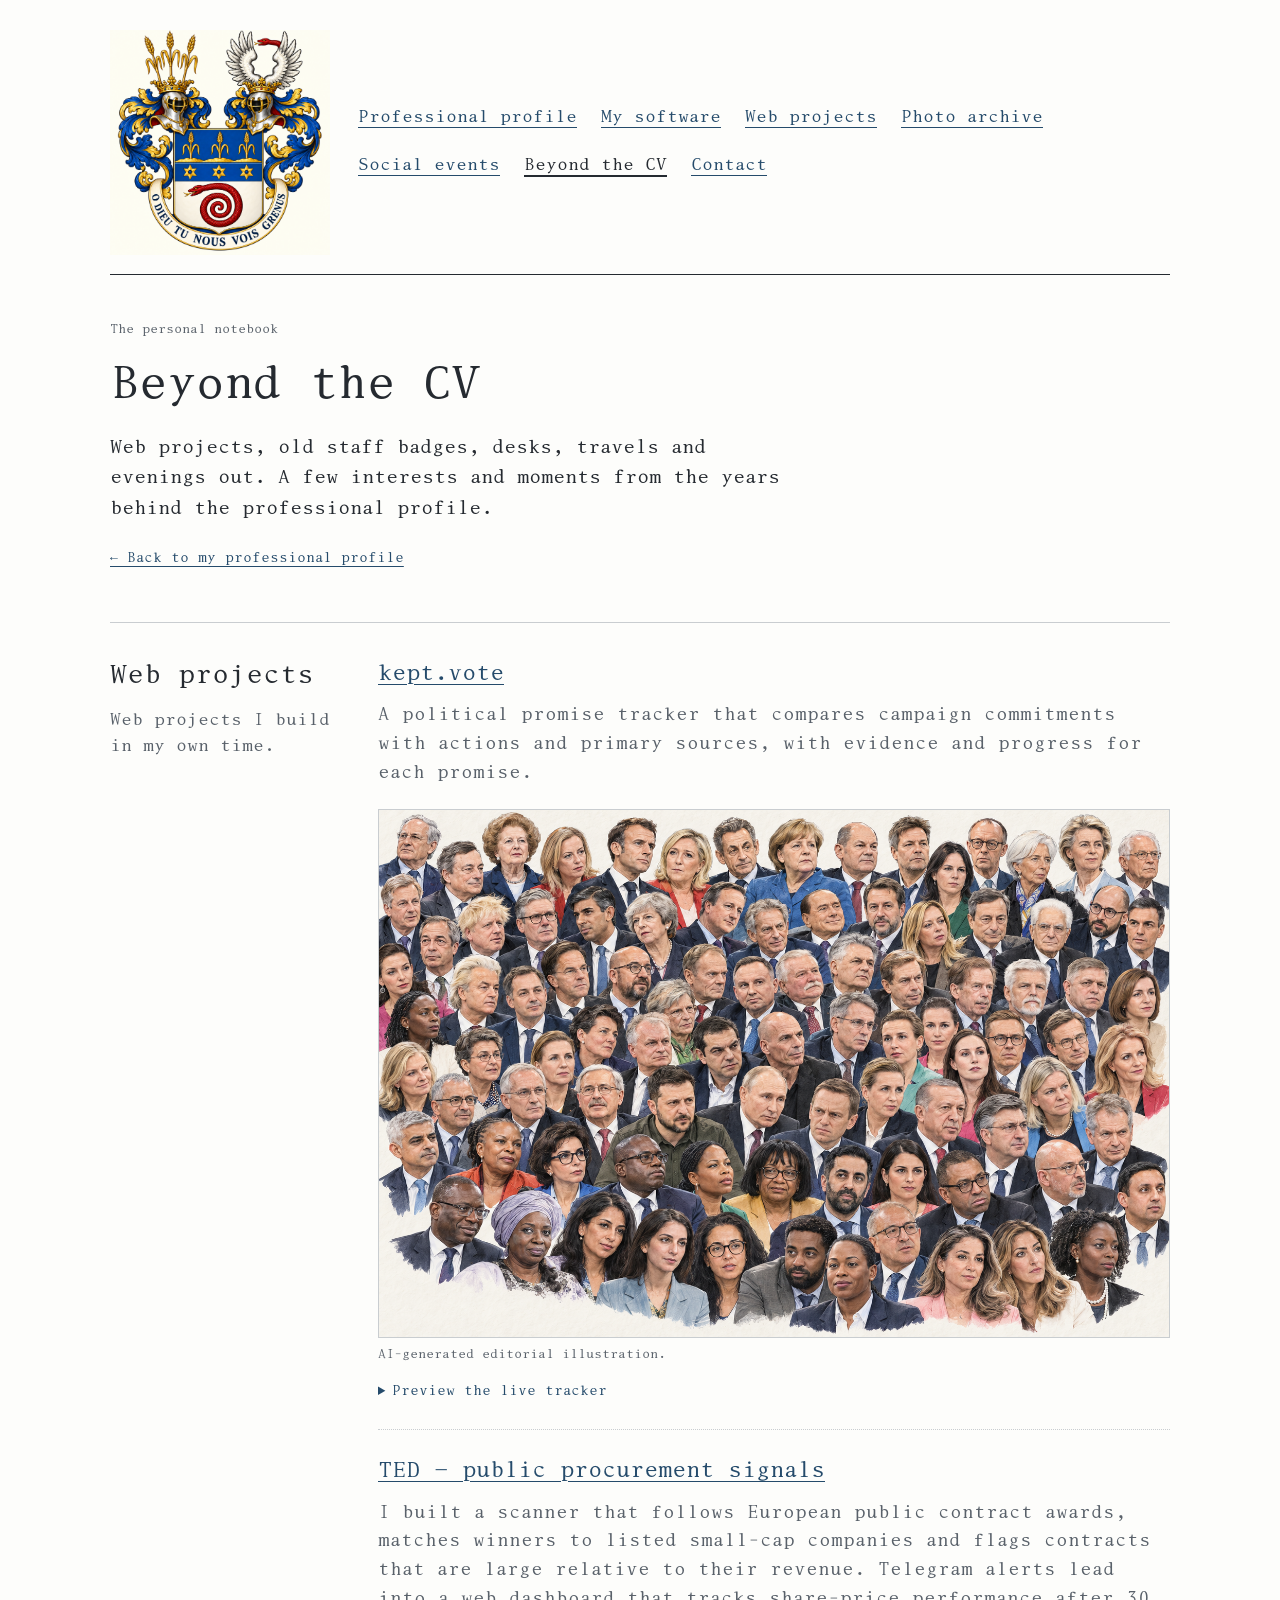
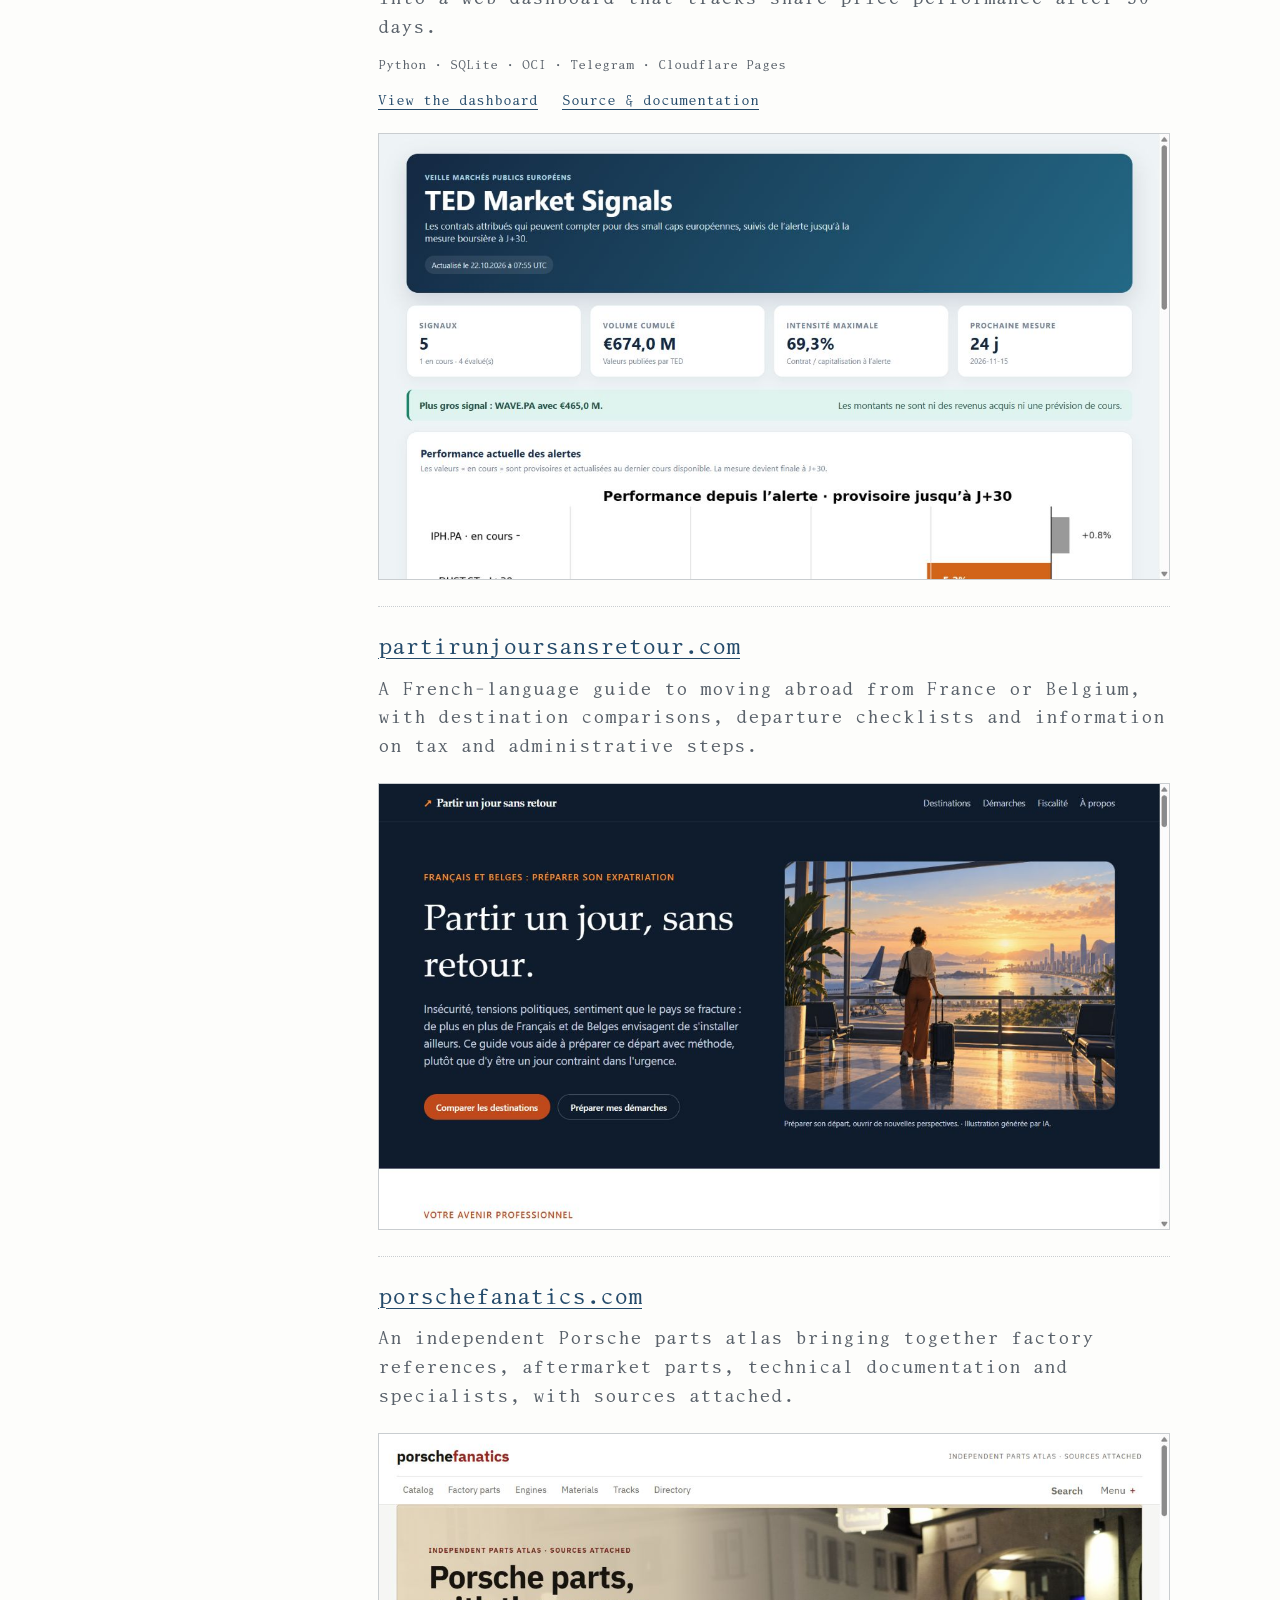
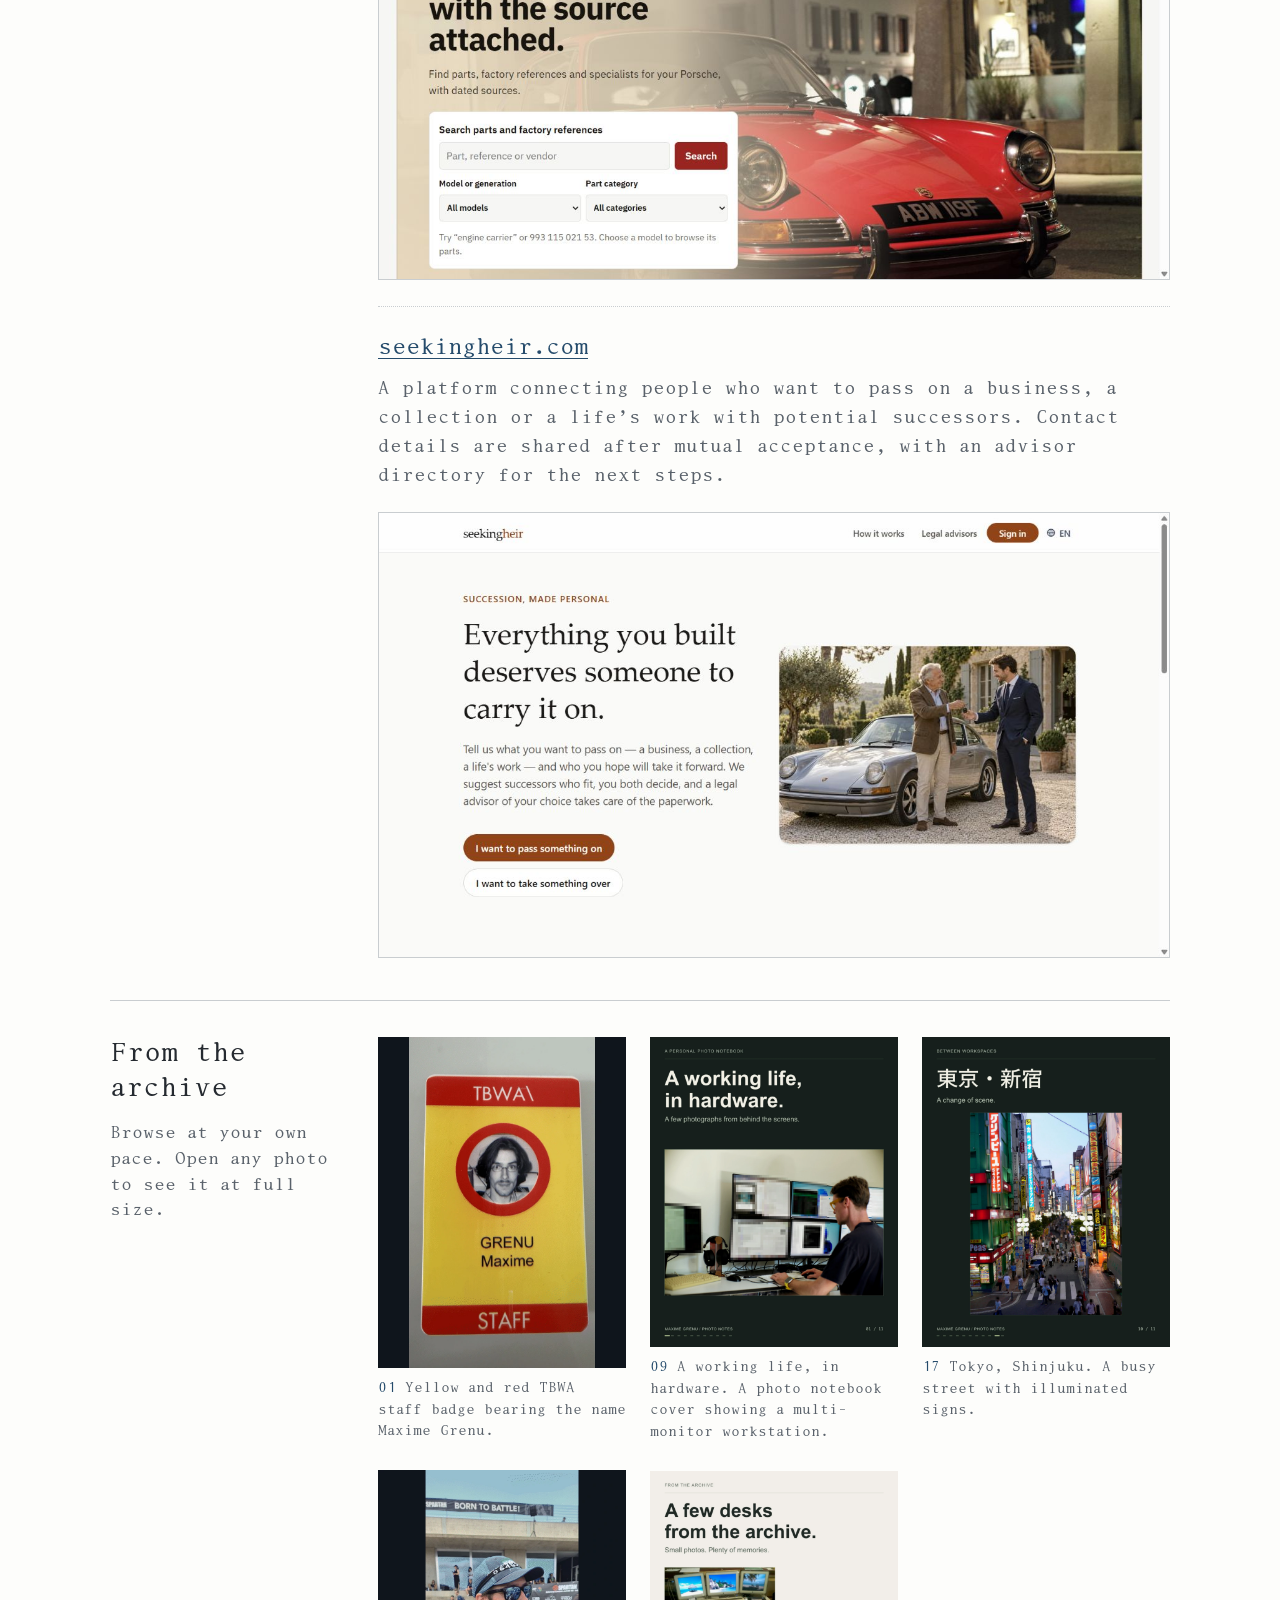
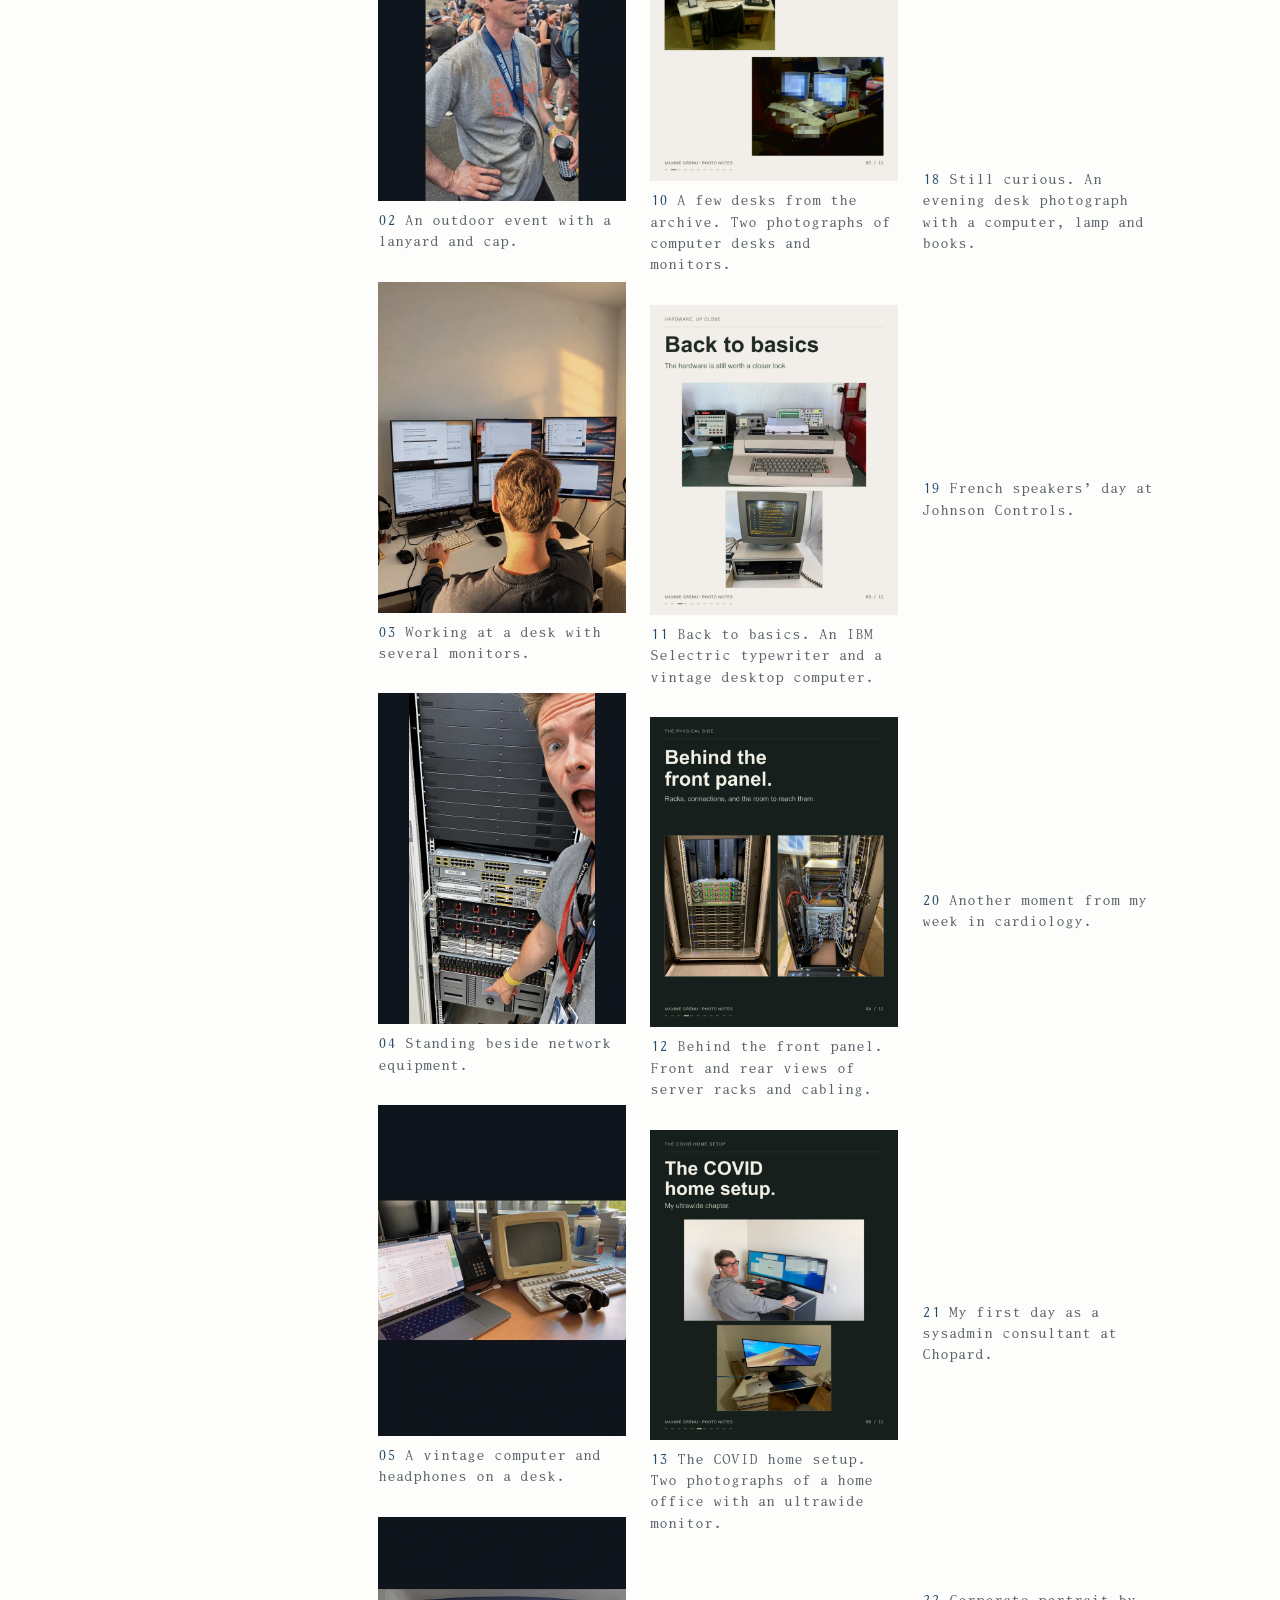
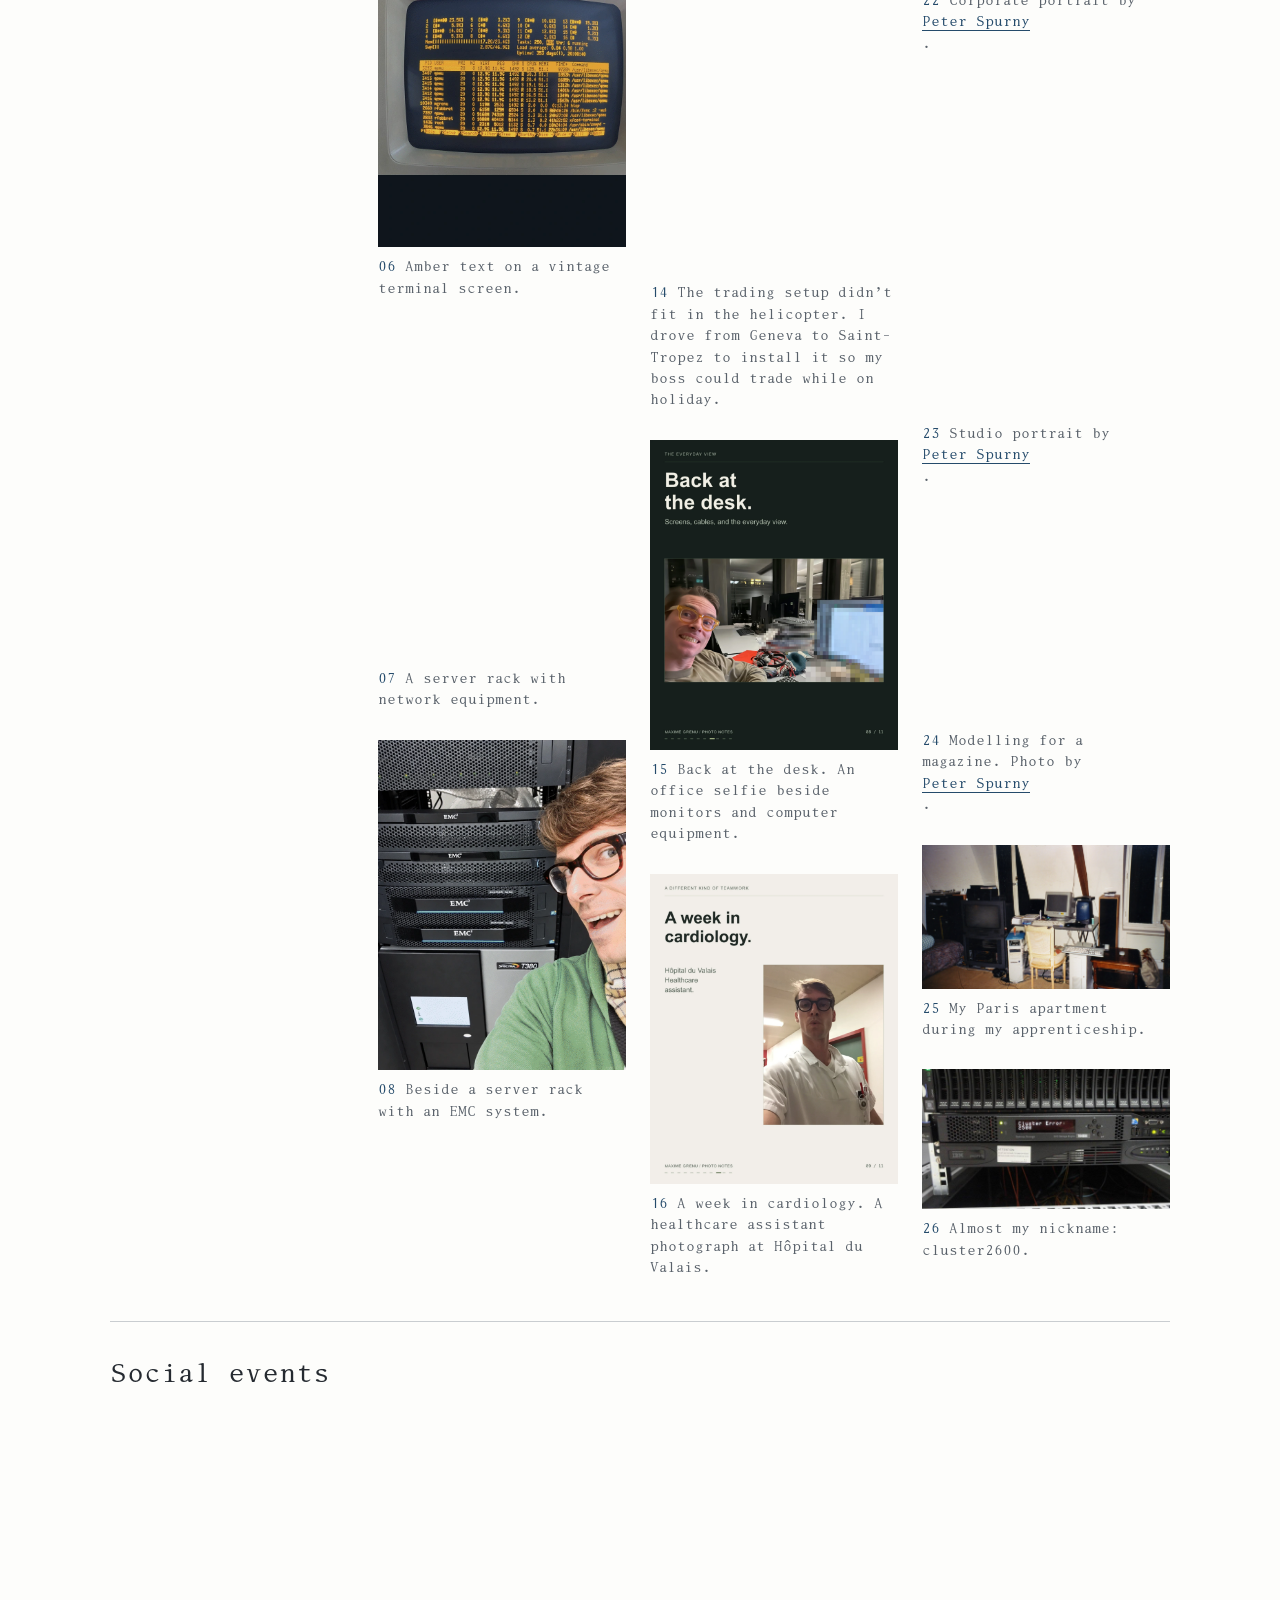
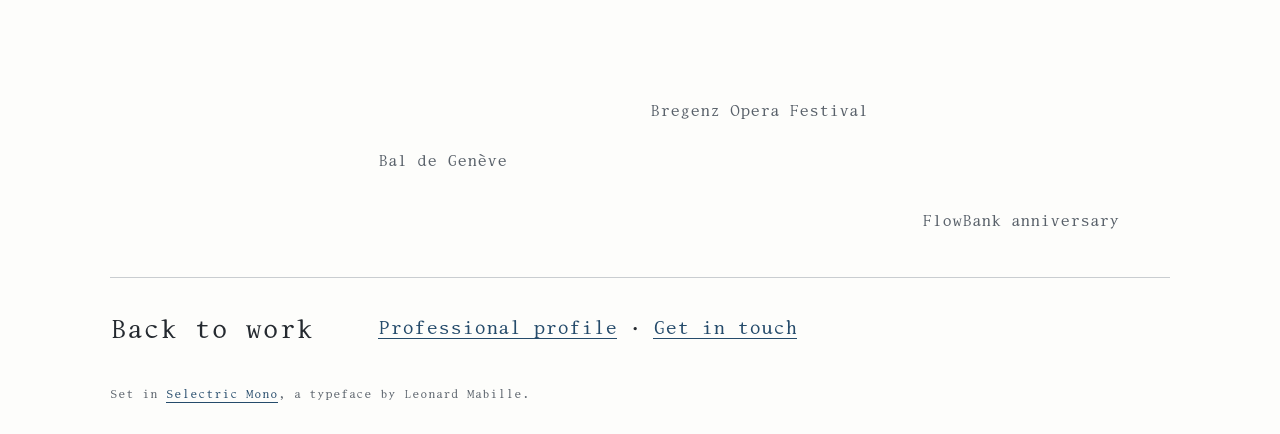
==== commit 159c7549: "Remove duplicate PDF version of the network equipment portrait" ====
--- a/personal.html
+++ b/personal.html
@@ -171,95 +171,89 @@
             </a>
             <figcaption><span class="archive-number">12</span> Behind the front panel. Front and rear views of server racks and cabling.</figcaption>
           </figure>
-          <figure class="archive-photo" id="photo-13">
-            <a href="assets/work-in-pictures/page-05.webp" target="_blank" rel="noreferrer" aria-label="Open archive photo 13 at full size">
-              <img src="assets/work-in-pictures/page-05.webp" alt="Me, next to the kit. A selfie beside servers and network equipment." width="1600" height="2000" loading="lazy" decoding="async" />
-            </a>
-            <figcaption><span class="archive-number">13</span> Me, next to the kit. A selfie beside servers and network equipment.</figcaption>
-          </figure>
           <figure class="archive-photo" id="photo-14">
             <a href="assets/work-in-pictures/page-06.webp" target="_blank" rel="noreferrer" aria-label="Open archive photo 14 at full size">
               <img src="assets/work-in-pictures/page-06.webp" alt="The COVID home setup. Two photographs of a home office with an ultrawide monitor." width="1600" height="2000" loading="lazy" decoding="async" />
             </a>
-            <figcaption><span class="archive-number">14</span> The COVID home setup. Two photographs of a home office with an ultrawide monitor.</figcaption>
+            <figcaption><span class="archive-number">13</span> The COVID home setup. Two photographs of a home office with an ultrawide monitor.</figcaption>
           </figure>
           <figure class="archive-photo" id="photo-15">
             <a href="assets/work-in-pictures/page-07.webp" target="_blank" rel="noreferrer" aria-label="Open archive photo 15 at full size">
               <img src="assets/work-in-pictures/page-07.webp" alt="The boss summer setup. A sunlit desk with two monitors beside a garden window." width="1600" height="2000" loading="lazy" decoding="async" />
             </a>
-            <figcaption><span class="archive-number">15</span> The trading setup didn’t fit in the helicopter. I drove from Geneva to Saint-Tropez to install it so my boss could trade while on holiday.</figcaption>
+            <figcaption><span class="archive-number">14</span> The trading setup didn’t fit in the helicopter. I drove from Geneva to Saint-Tropez to install it so my boss could trade while on holiday.</figcaption>
           </figure>
           <figure class="archive-photo" id="photo-16">
             <a href="assets/work-in-pictures/page-08.webp" target="_blank" rel="noreferrer" aria-label="Open archive photo 16 at full size">
               <img src="assets/work-in-pictures/page-08.webp" alt="Back at the desk. An office selfie beside monitors and computer equipment." width="1600" height="2000" loading="lazy" decoding="async" />
             </a>
-            <figcaption><span class="archive-number">16</span> Back at the desk. An office selfie beside monitors and computer equipment.</figcaption>
+            <figcaption><span class="archive-number">15</span> Back at the desk. An office selfie beside monitors and computer equipment.</figcaption>
           </figure>
           <figure class="archive-photo" id="photo-17">
             <a href="assets/work-in-pictures/page-09.webp" target="_blank" rel="noreferrer" aria-label="Open archive photo 17 at full size">
               <img src="assets/work-in-pictures/page-09.webp" alt="A week in cardiology. A healthcare assistant photograph at Hôpital du Valais." width="1600" height="2000" loading="lazy" decoding="async" />
             </a>
-            <figcaption><span class="archive-number">17</span> A week in cardiology. A healthcare assistant photograph at Hôpital du Valais.</figcaption>
+            <figcaption><span class="archive-number">16</span> A week in cardiology. A healthcare assistant photograph at Hôpital du Valais.</figcaption>
           </figure>
           <figure class="archive-photo" id="photo-18">
             <a href="assets/work-in-pictures/page-10.webp" target="_blank" rel="noreferrer" aria-label="Open archive photo 18 at full size">
               <img src="assets/work-in-pictures/page-10.webp" alt="Tokyo, Shinjuku. A busy street with illuminated signs." width="1600" height="2000" loading="lazy" decoding="async" />
             </a>
-            <figcaption><span class="archive-number">18</span> Tokyo, Shinjuku. A busy street with illuminated signs.</figcaption>
+            <figcaption><span class="archive-number">17</span> Tokyo, Shinjuku. A busy street with illuminated signs.</figcaption>
           </figure>
           <figure class="archive-photo" id="photo-19">
             <a href="assets/work-in-pictures/page-11.webp" target="_blank" rel="noreferrer" aria-label="Open archive photo 19 at full size">
               <img src="assets/work-in-pictures/page-11.webp" alt="Still curious. An evening desk photograph with a computer, lamp and books." width="1600" height="2000" loading="lazy" decoding="async" />
             </a>
-            <figcaption><span class="archive-number">19</span> Still curious. An evening desk photograph with a computer, lamp and books.</figcaption>
+            <figcaption><span class="archive-number">18</span> Still curious. An evening desk photograph with a computer, lamp and books.</figcaption>
           </figure>
           <figure class="archive-photo" id="photo-20">
             <a href="assets/facebook/FB01052.jpg" target="_blank" rel="noreferrer" aria-label="Open archive photo 20 at full size">
               <img src="assets/facebook/FB01052.jpg" alt="Six people posing together in an office" width="604" height="453" loading="lazy" decoding="async" />
             </a>
-            <figcaption><span class="archive-number">20</span> French speakers’ day at Johnson Controls.</figcaption>
+            <figcaption><span class="archive-number">19</span> French speakers’ day at Johnson Controls.</figcaption>
           </figure>
           <figure class="archive-photo" id="photo-21">
             <a href="assets/facebook/FB04362.jpg" target="_blank" rel="noreferrer" aria-label="Open archive photo 21 at full size">
               <img src="assets/facebook/FB04362.jpg" alt="Mirror portrait in a white uniform" width="720" height="960" loading="lazy" decoding="async" />
             </a>
-            <figcaption><span class="archive-number">21</span> Another moment from my week in cardiology.</figcaption>
+            <figcaption><span class="archive-number">20</span> Another moment from my week in cardiology.</figcaption>
           </figure>
           <figure class="archive-photo" id="photo-22">
             <a href="assets/facebook/FB04229.jpg" target="_blank" rel="noreferrer" aria-label="Open archive photo 22 at full size">
               <img src="assets/facebook/FB04229.jpg" alt="Portrait outside a building bearing the Chopard sign" width="720" height="960" loading="lazy" decoding="async" />
             </a>
-            <figcaption><span class="archive-number">22</span> My first day as a sysadmin consultant at Chopard.</figcaption>
+            <figcaption><span class="archive-number">21</span> My first day as a sysadmin consultant at Chopard.</figcaption>
           </figure>
           <figure class="archive-photo" id="photo-23">
             <a href="assets/facebook/FB04999.jpg" target="_blank" rel="noreferrer" aria-label="Open archive photo 23 at full size">
               <img src="assets/facebook/FB04999.jpg" alt="Photographer taking a studio portrait" width="1632" height="1224" loading="lazy" decoding="async" />
             </a>
-            <figcaption><span class="archive-number">23</span> Corporate portrait by <a href="https://www.1155.sk/" rel="noreferrer" target="_blank">Peter Spurny</a>.</figcaption>
+            <figcaption><span class="archive-number">22</span> Corporate portrait by <a href="https://www.1155.sk/" rel="noreferrer" target="_blank">Peter Spurny</a>.</figcaption>
           </figure>
           <figure class="archive-photo" id="photo-24">
             <a href="assets/peter-spurny/studio-portrait.jpg" target="_blank" rel="noreferrer" aria-label="Open archive photo 24 at full size">
               <img src="assets/peter-spurny/studio-portrait.jpg" alt="Studio portrait of Maxime Grenu wearing dark glasses, a suit and a patterned tie" width="774" height="1032" loading="lazy" decoding="async" />
             </a>
-            <figcaption><span class="archive-number">24</span> Studio portrait by <a href="https://www.1155.sk/" rel="noreferrer" target="_blank">Peter Spurny</a>.</figcaption>
+            <figcaption><span class="archive-number">23</span> Studio portrait by <a href="https://www.1155.sk/" rel="noreferrer" target="_blank">Peter Spurny</a>.</figcaption>
           </figure>
           <figure class="archive-photo" id="photo-25">
             <a href="assets/peter-spurny/magazine-shoot.jpg" target="_blank" rel="noreferrer" aria-label="Open archive photo 25 at full size">
               <img src="assets/peter-spurny/magazine-shoot.jpg" alt="Group fashion photograph for a magazine" width="604" height="499" loading="lazy" decoding="async" />
             </a>
-            <figcaption><span class="archive-number">25</span> Modelling for a magazine. Photo by <a href="https://www.1155.sk/" rel="noreferrer" target="_blank">Peter Spurny</a>.</figcaption>
+            <figcaption><span class="archive-number">24</span> Modelling for a magazine. Photo by <a href="https://www.1155.sk/" rel="noreferrer" target="_blank">Peter Spurny</a>.</figcaption>
           </figure>
           <figure class="archive-photo" id="photo-26">
             <a href="assets/facebook/FB00952.jpg" target="_blank" rel="noreferrer" aria-label="Open archive photo 26 at full size">
               <img src="assets/facebook/FB00952.jpg" alt="Room with vintage computers and television screens" width="2031" height="1178" loading="lazy" decoding="async" />
             </a>
-            <figcaption><span class="archive-number">26</span> My Paris apartment during my apprenticeship.</figcaption>
+            <figcaption><span class="archive-number">25</span> My Paris apartment during my apprenticeship.</figcaption>
           </figure>
           <figure class="archive-photo" id="photo-27">
             <a href="assets/facebook/FB03057.jpg" target="_blank" rel="noreferrer" aria-label="Open archive photo 27 at full size">
               <img src="assets/facebook/FB03057.jpg" alt="Server rack with a cluster error on its status display" width="1080" height="608" loading="lazy" decoding="async" />
             </a>
-            <figcaption><span class="archive-number">27</span> Almost my nickname: cluster2600.</figcaption>
+            <figcaption><span class="archive-number">26</span> Almost my nickname: cluster2600.</figcaption>
           </figure>
         </div>
       </section>
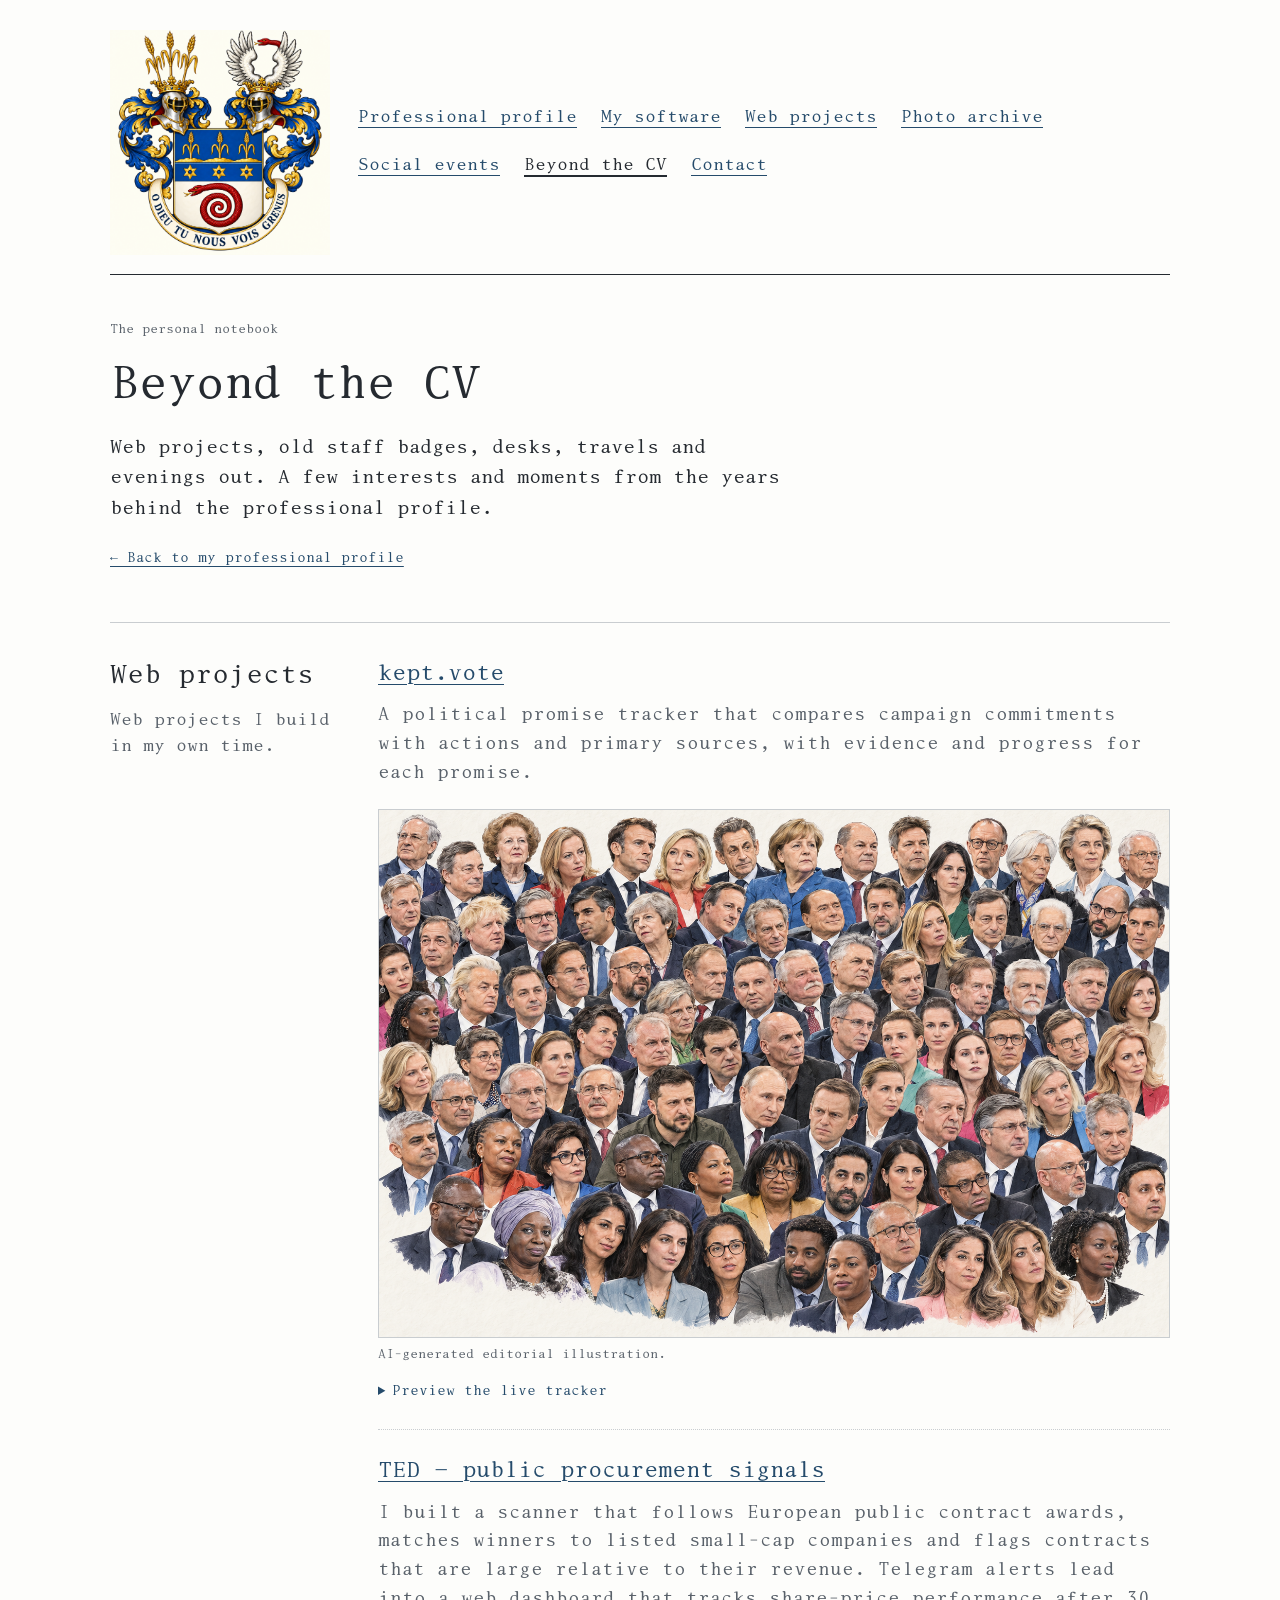
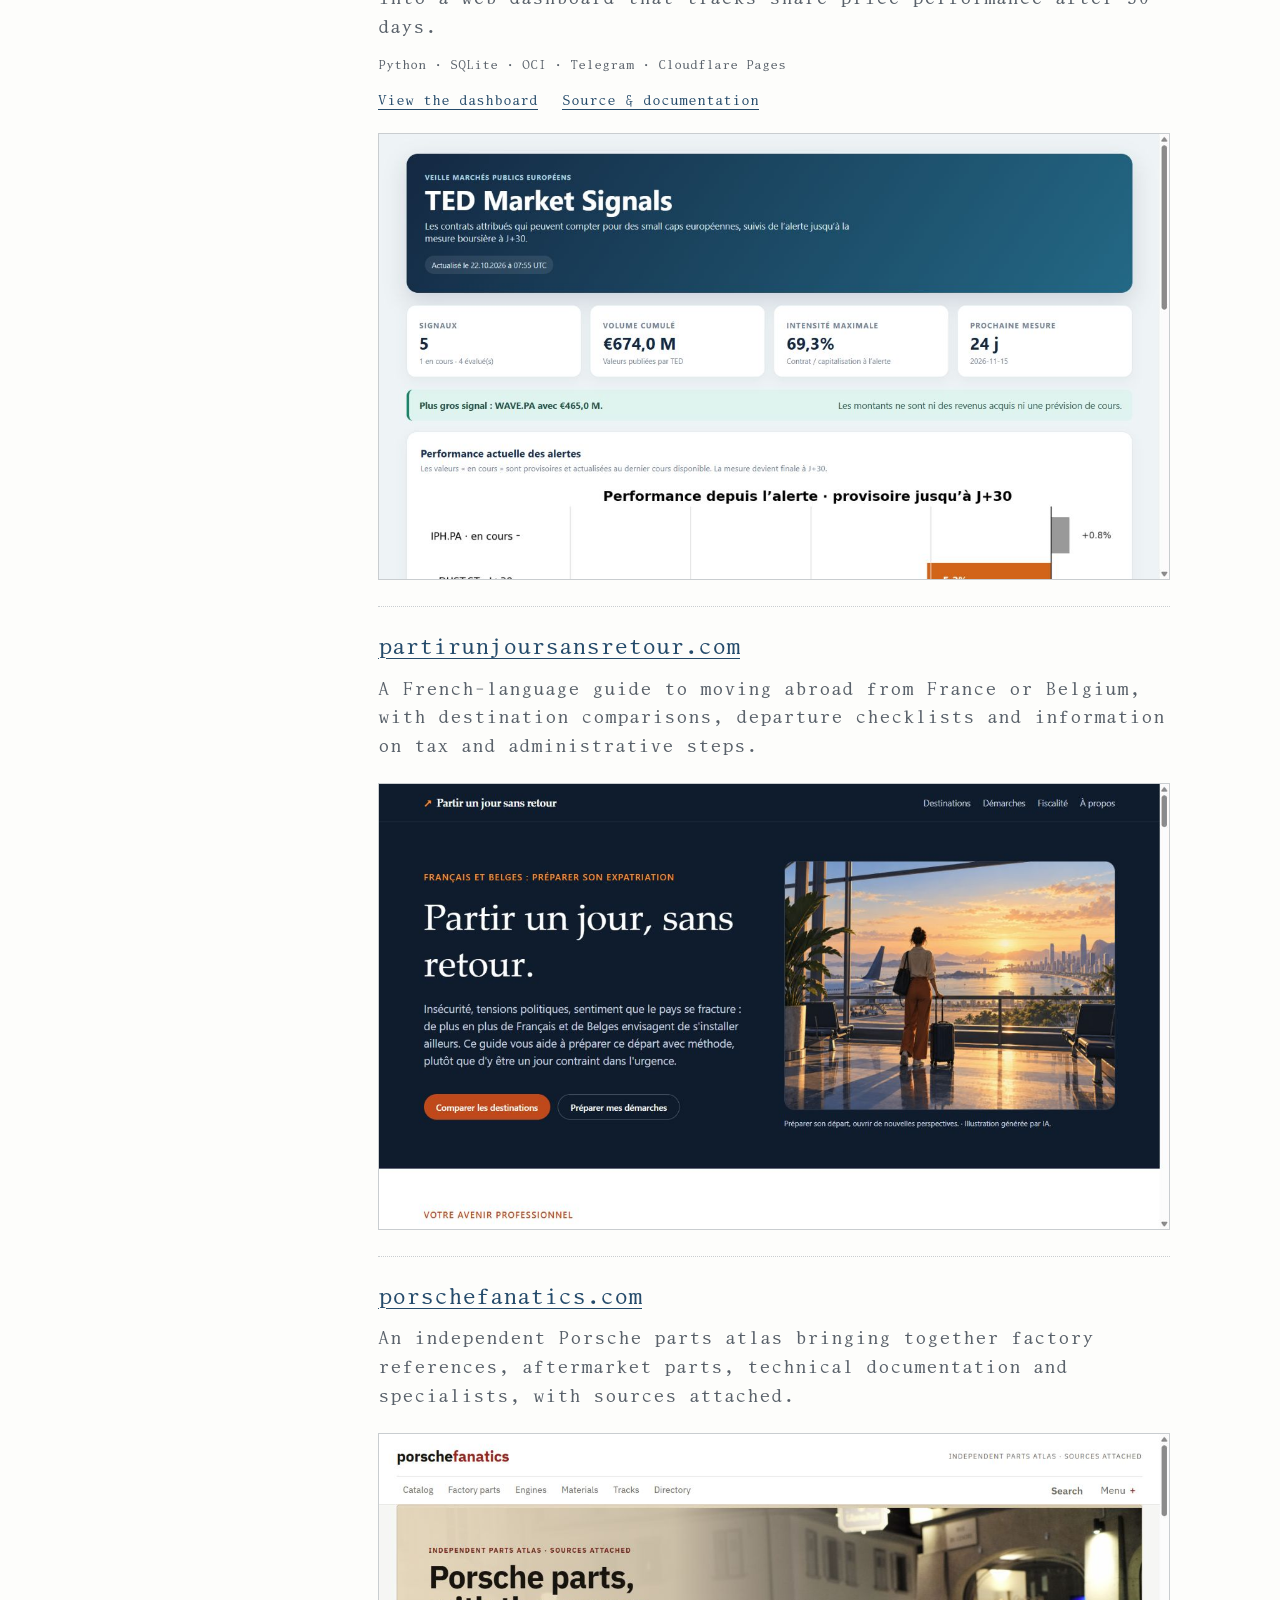
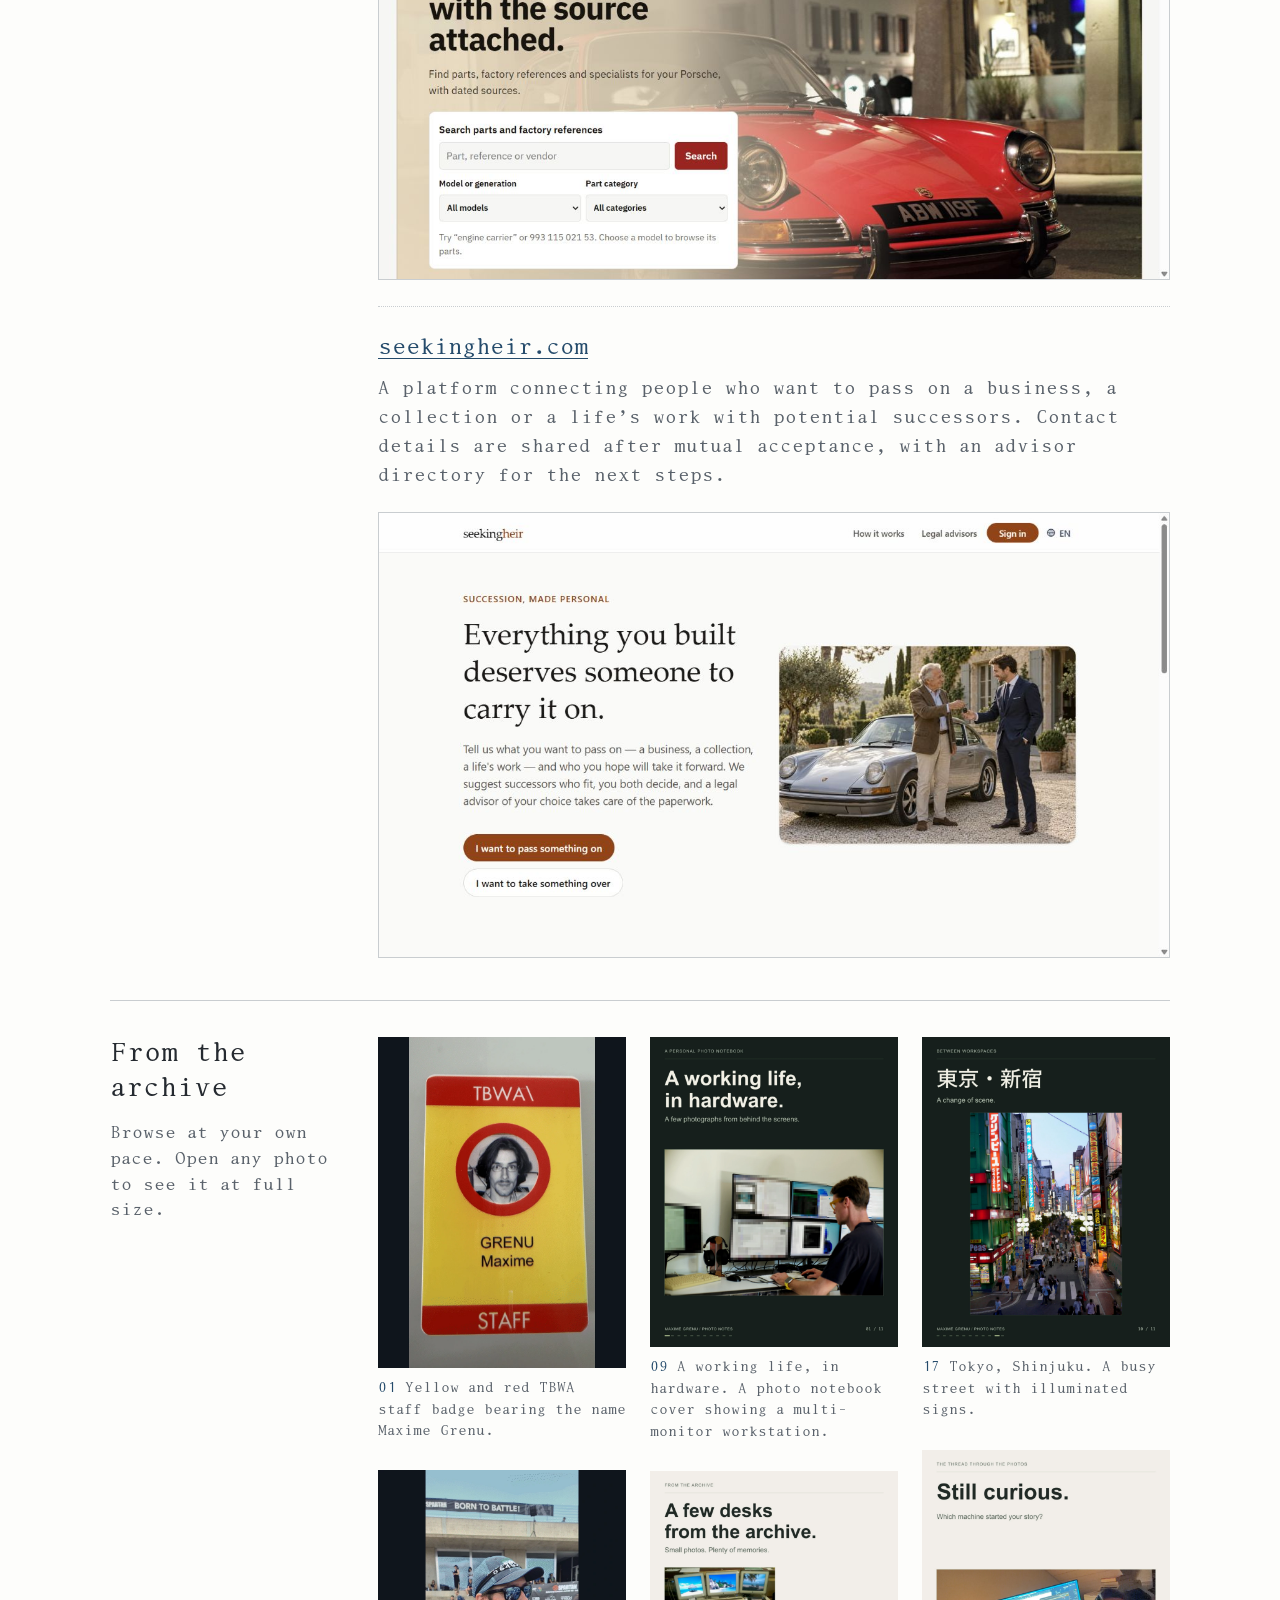
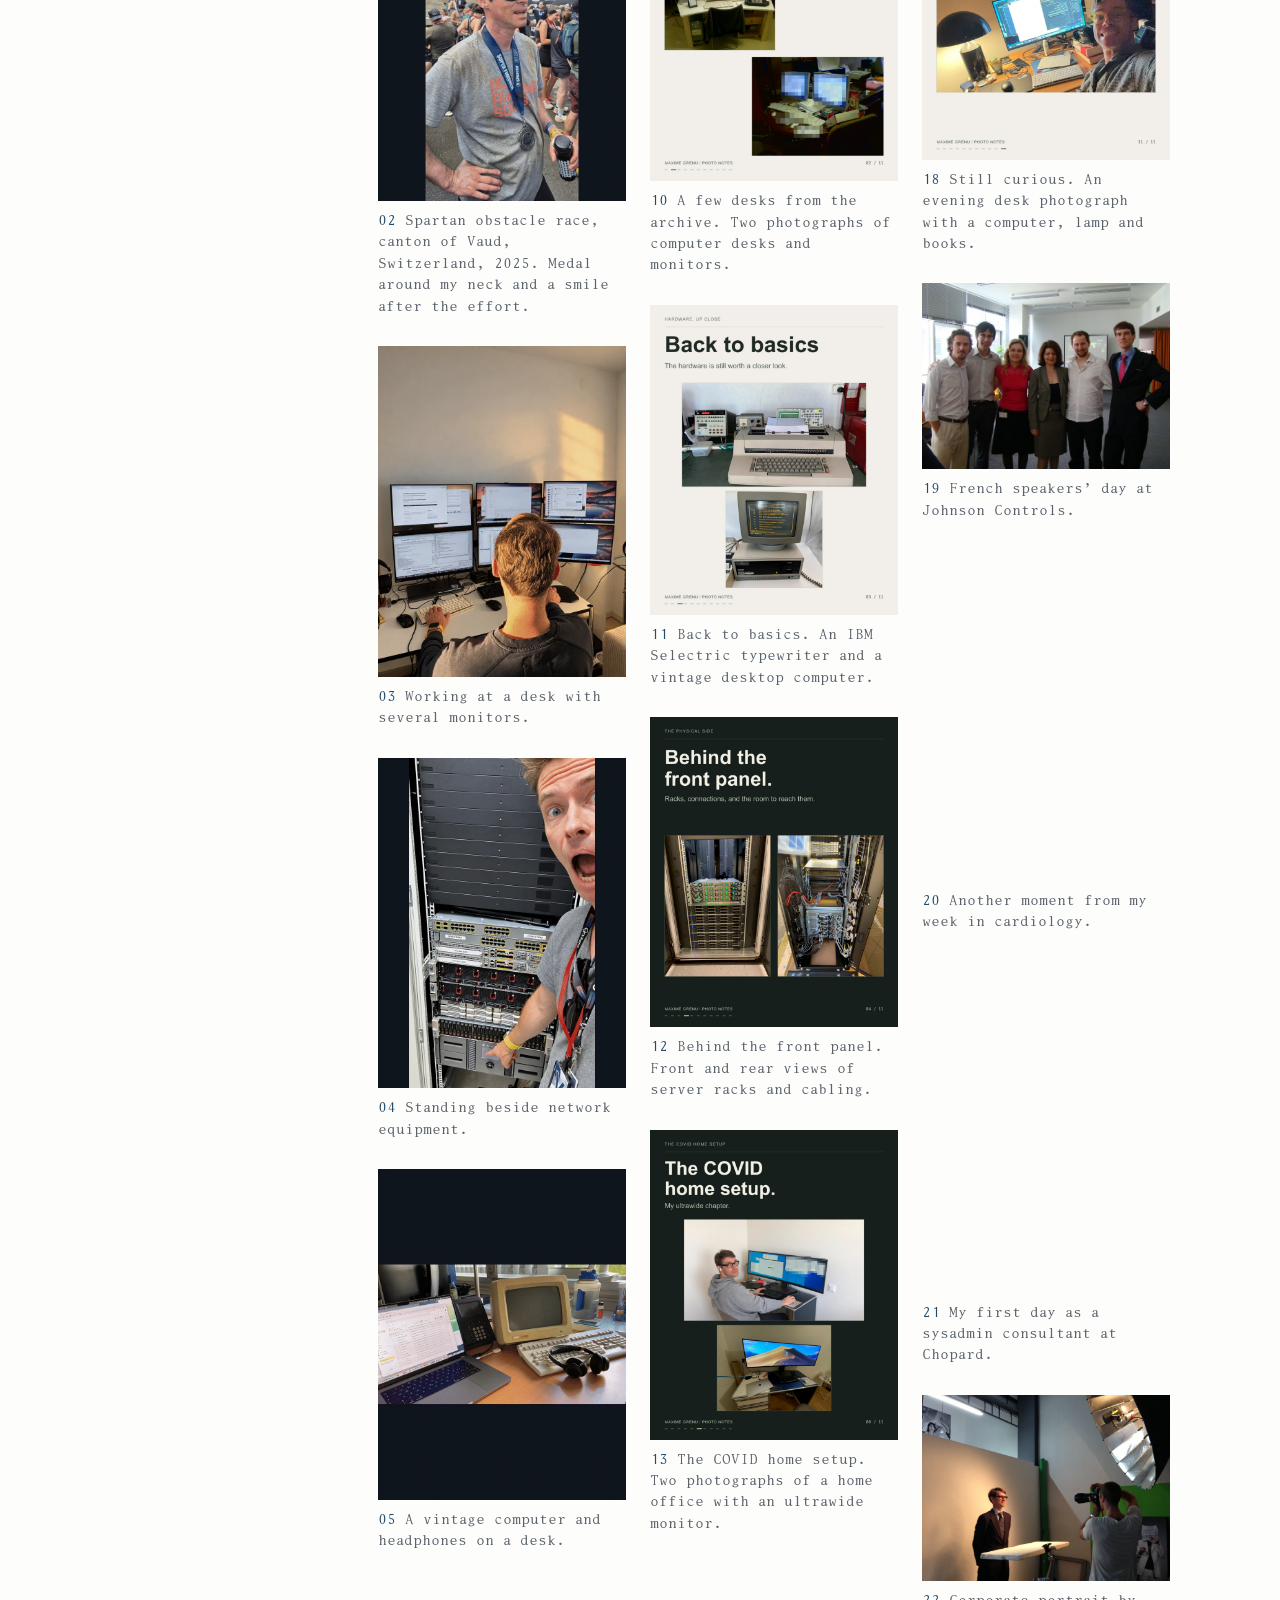
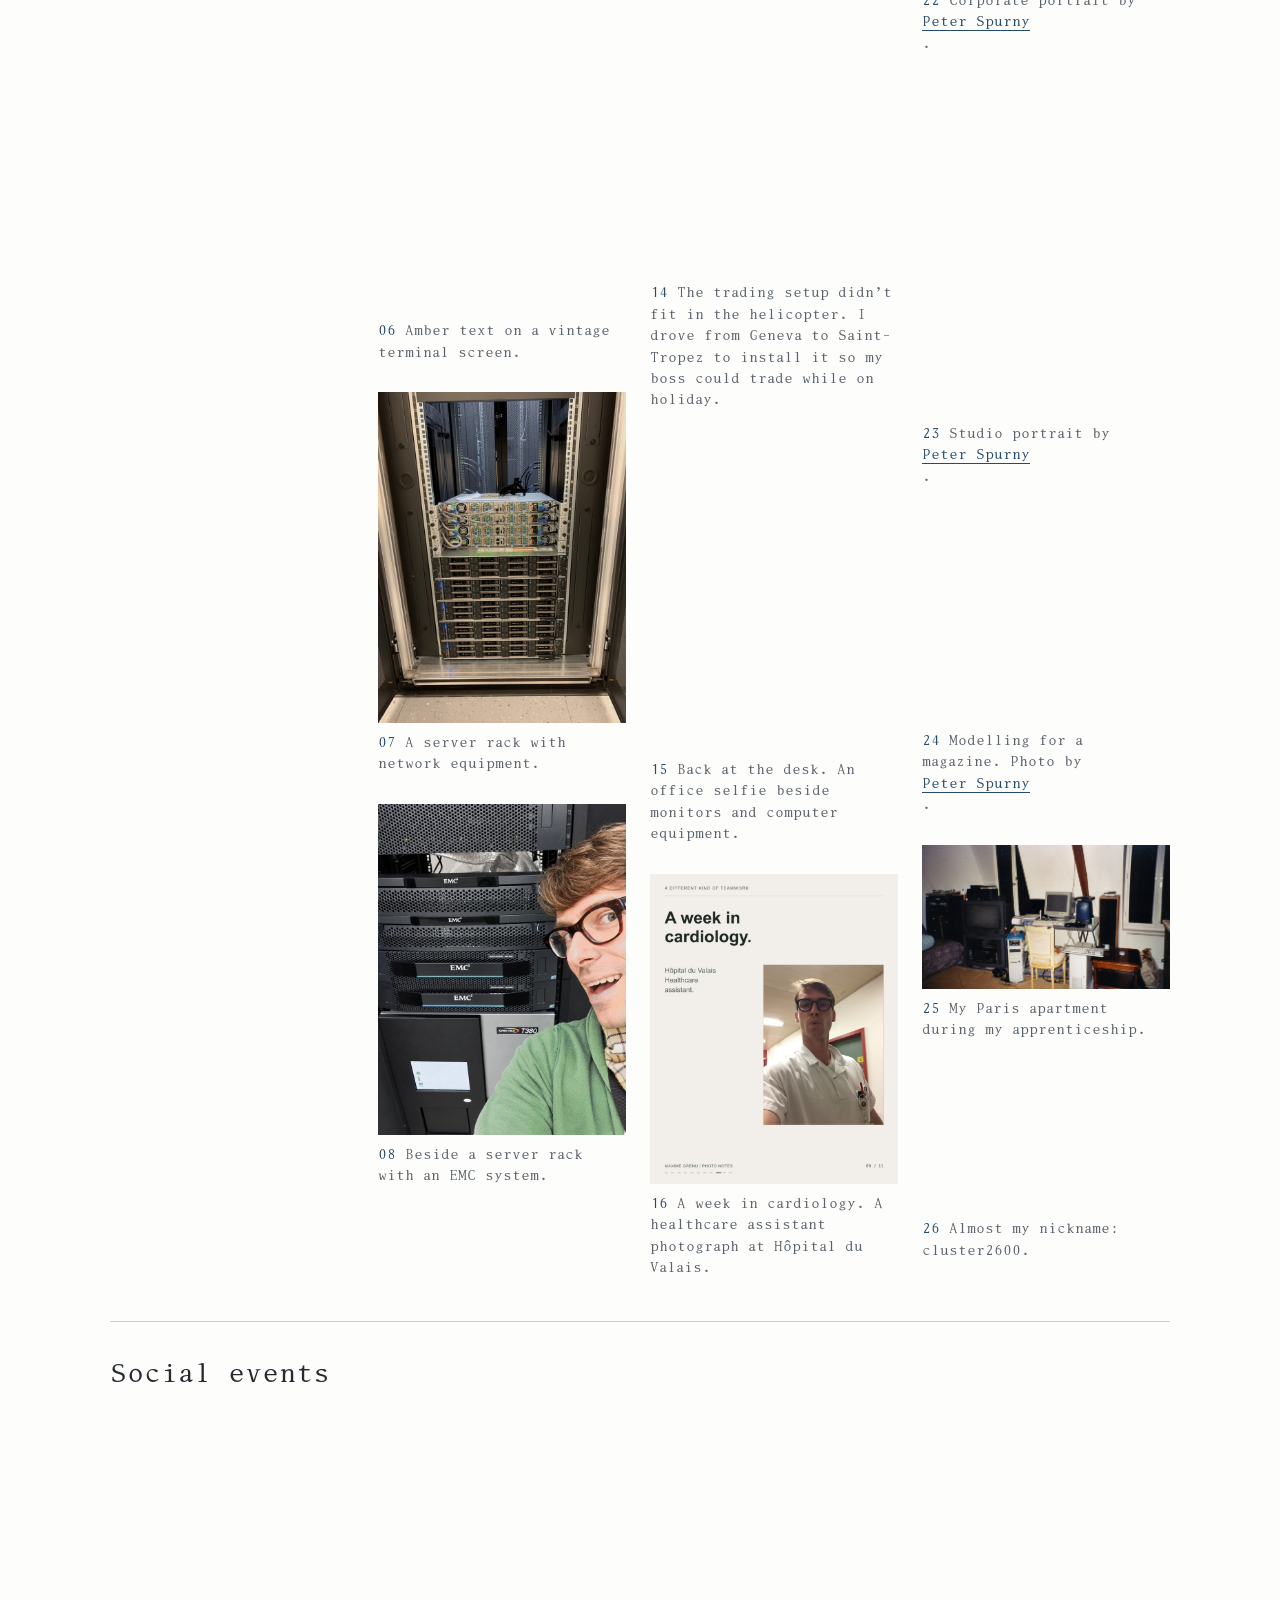
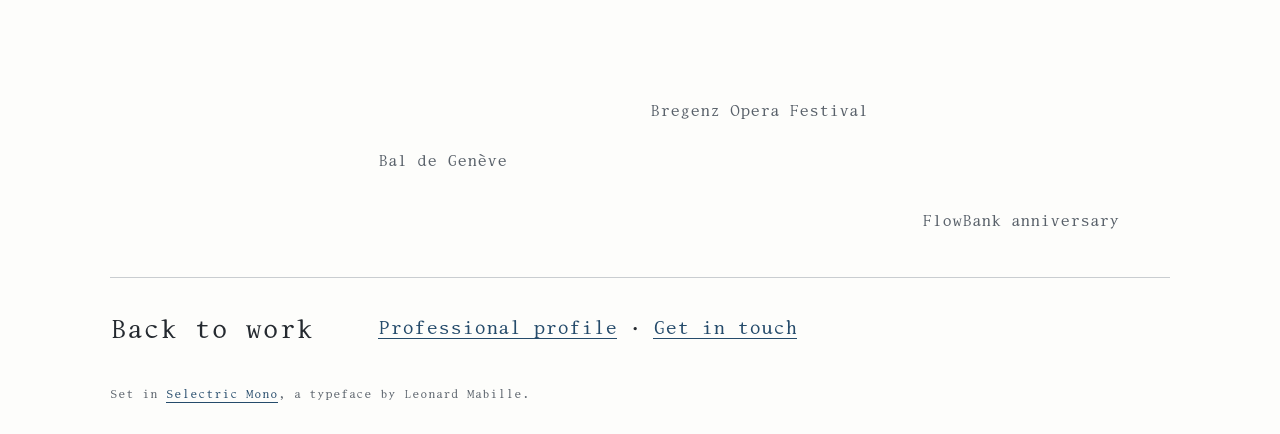
==== commit 976a85b6: "Describe the 2025 Spartan race photograph in Vaud" ====
--- a/personal.html
+++ b/personal.html
@@ -107,9 +107,9 @@
           </figure>
           <figure class="archive-photo" id="photo-02">
             <a href="assets/career-archive/photo-02.webp" target="_blank" rel="noreferrer" aria-label="Open archive photo 2 at full size">
-              <img src="assets/career-archive/photo-02.webp" alt="An outdoor event with a lanyard and cap." width="720" height="960" loading="lazy" decoding="async" />
-            </a>
-            <figcaption><span class="archive-number">02</span> An outdoor event with a lanyard and cap.</figcaption>
+              <img src="assets/career-archive/photo-02.webp" alt="At a Spartan obstacle race in the canton of Vaud, Switzerland, in 2025, wearing a finisher medal, cap and sunglasses." width="720" height="960" loading="lazy" decoding="async" />
+            </a>
+            <figcaption><span class="archive-number">02</span> Spartan obstacle race, canton of Vaud, Switzerland, 2025. Medal around my neck and a smile after the effort.</figcaption>
           </figure>
           <figure class="archive-photo" id="photo-03">
             <a href="assets/career-archive/photo-03.webp" target="_blank" rel="noreferrer" aria-label="Open archive photo 3 at full size">
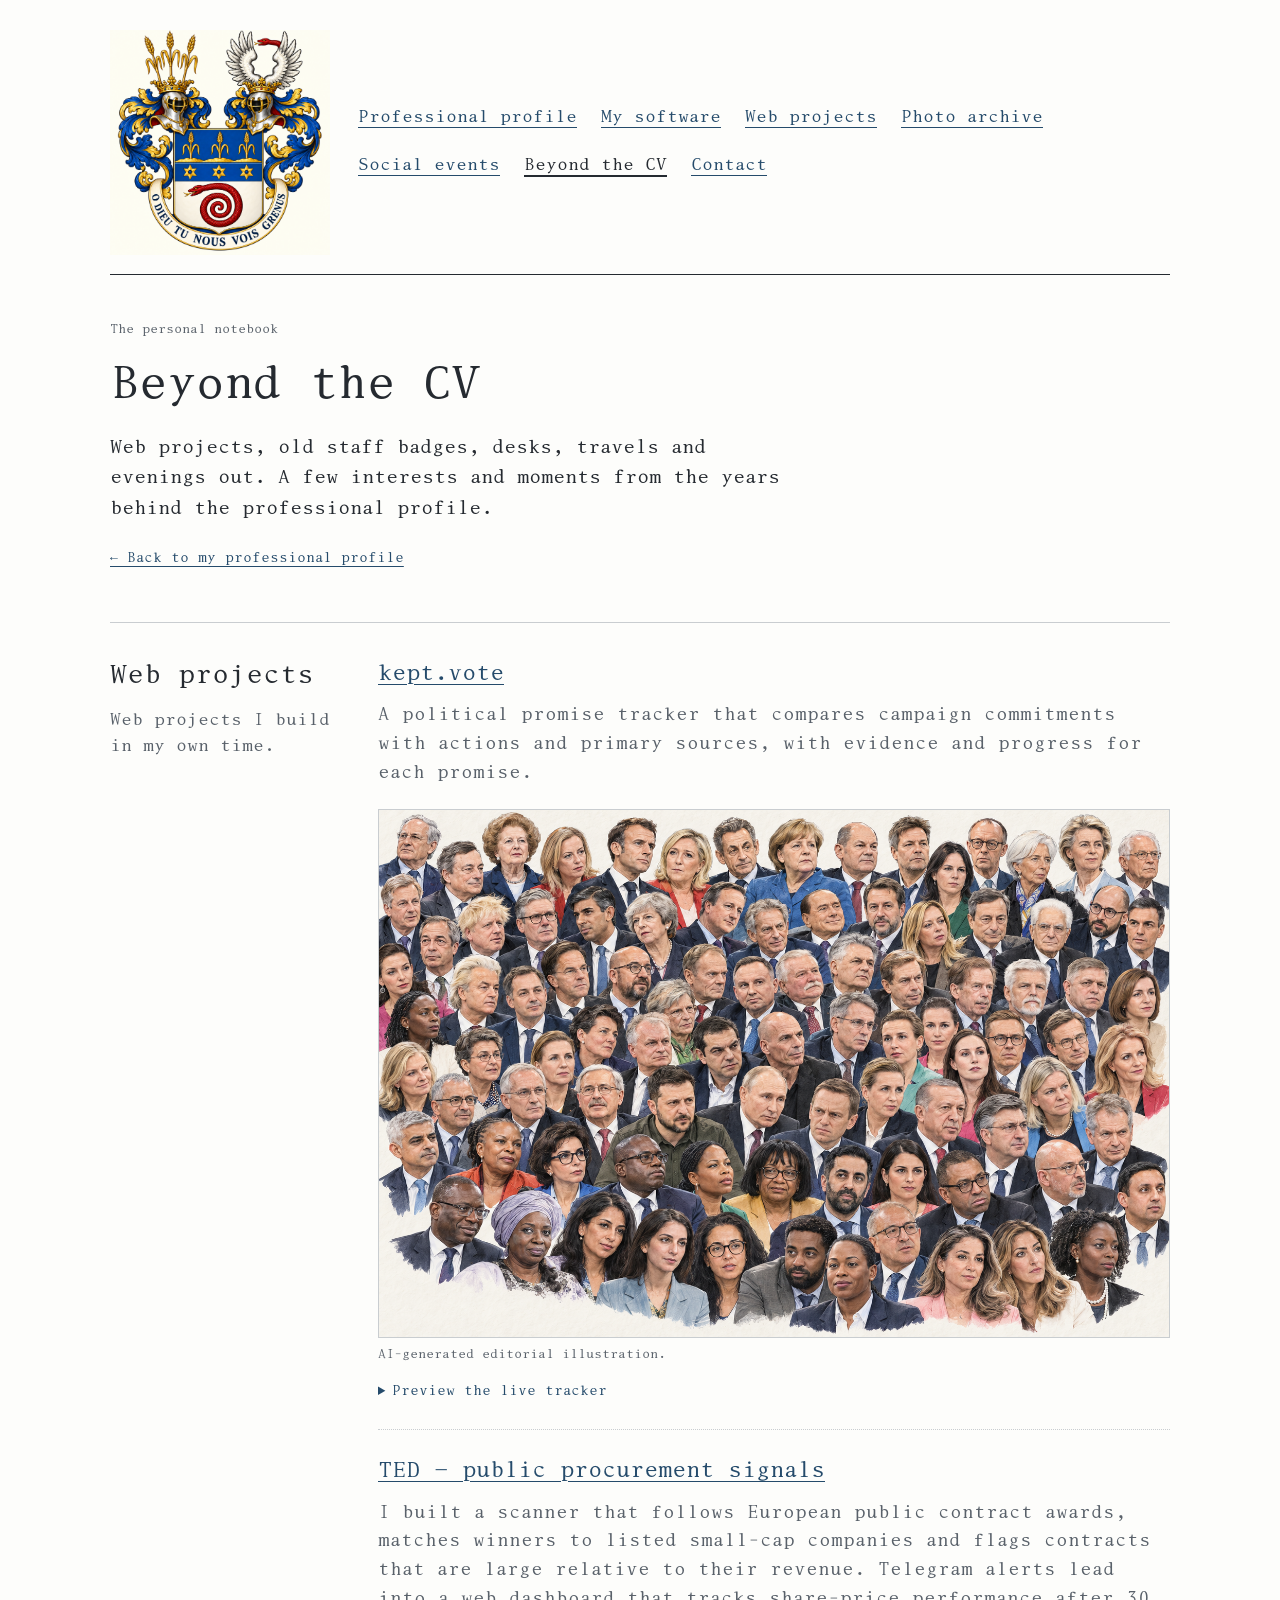
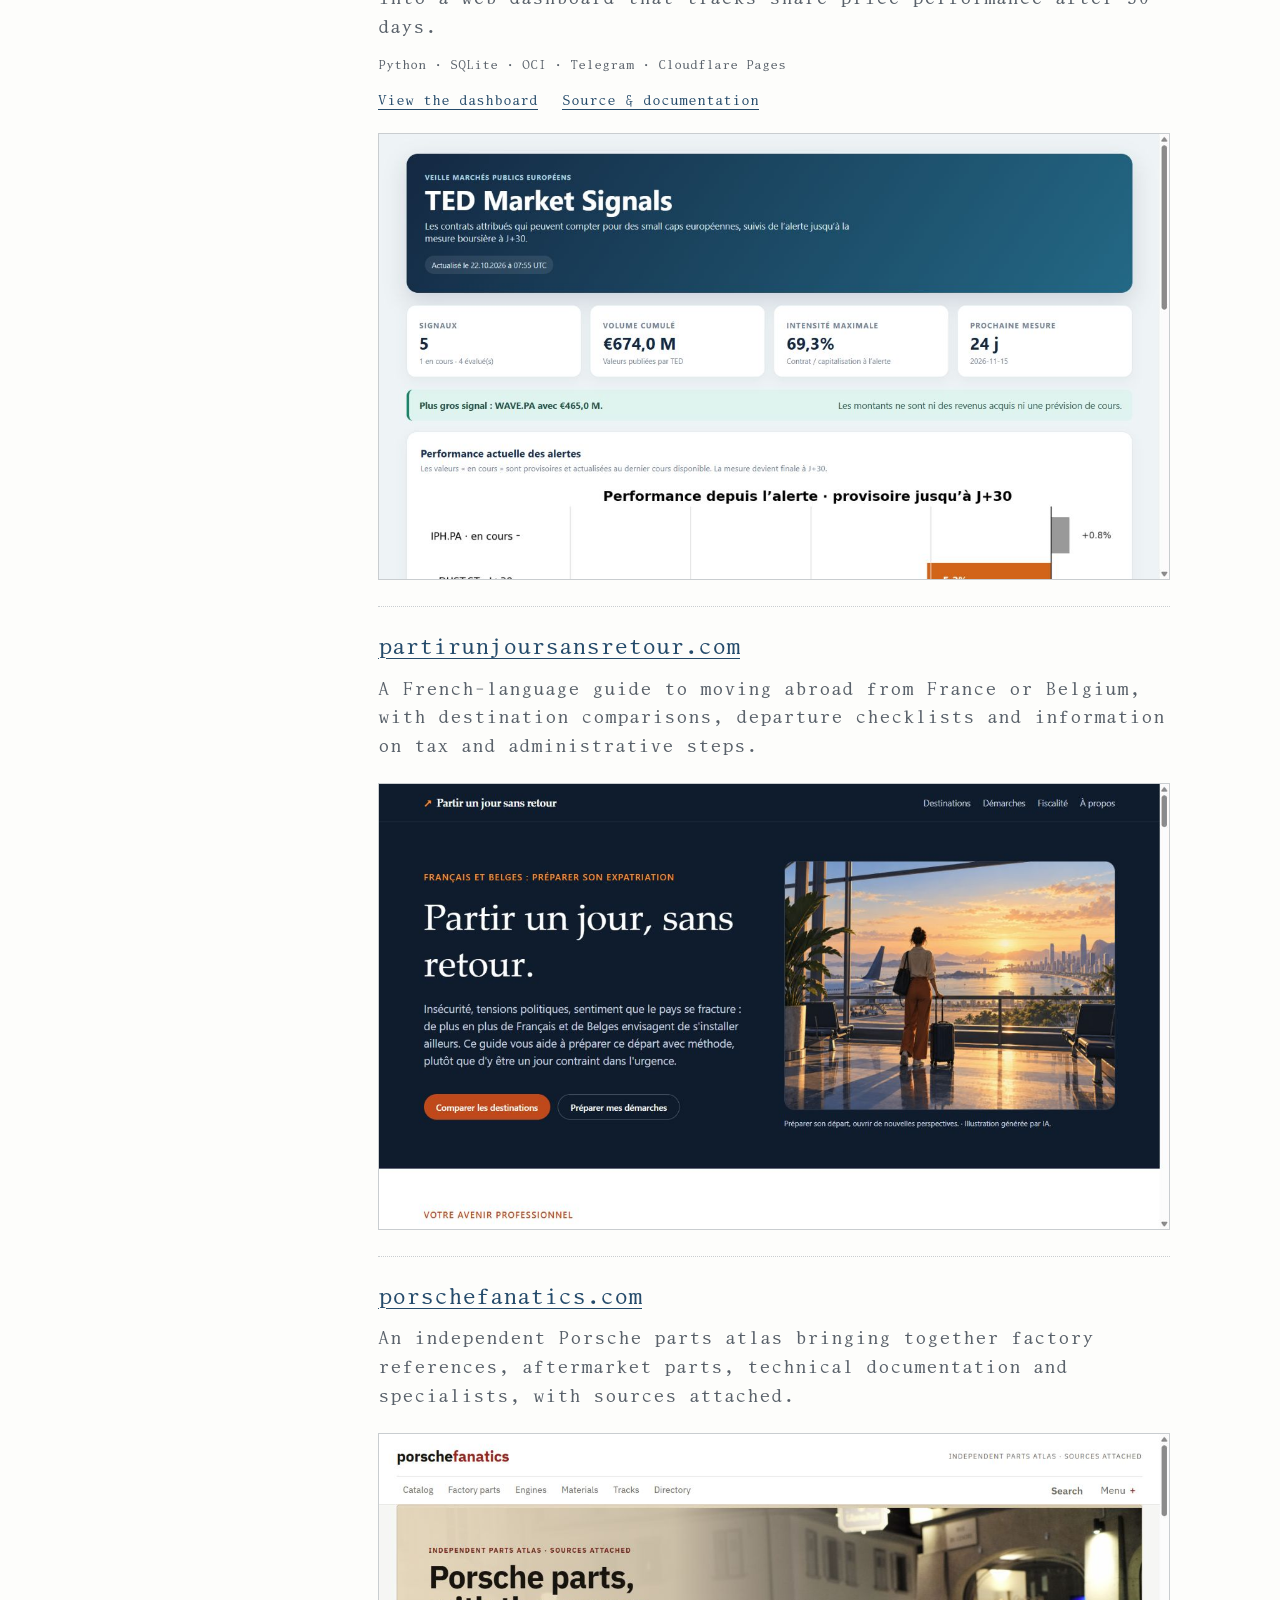
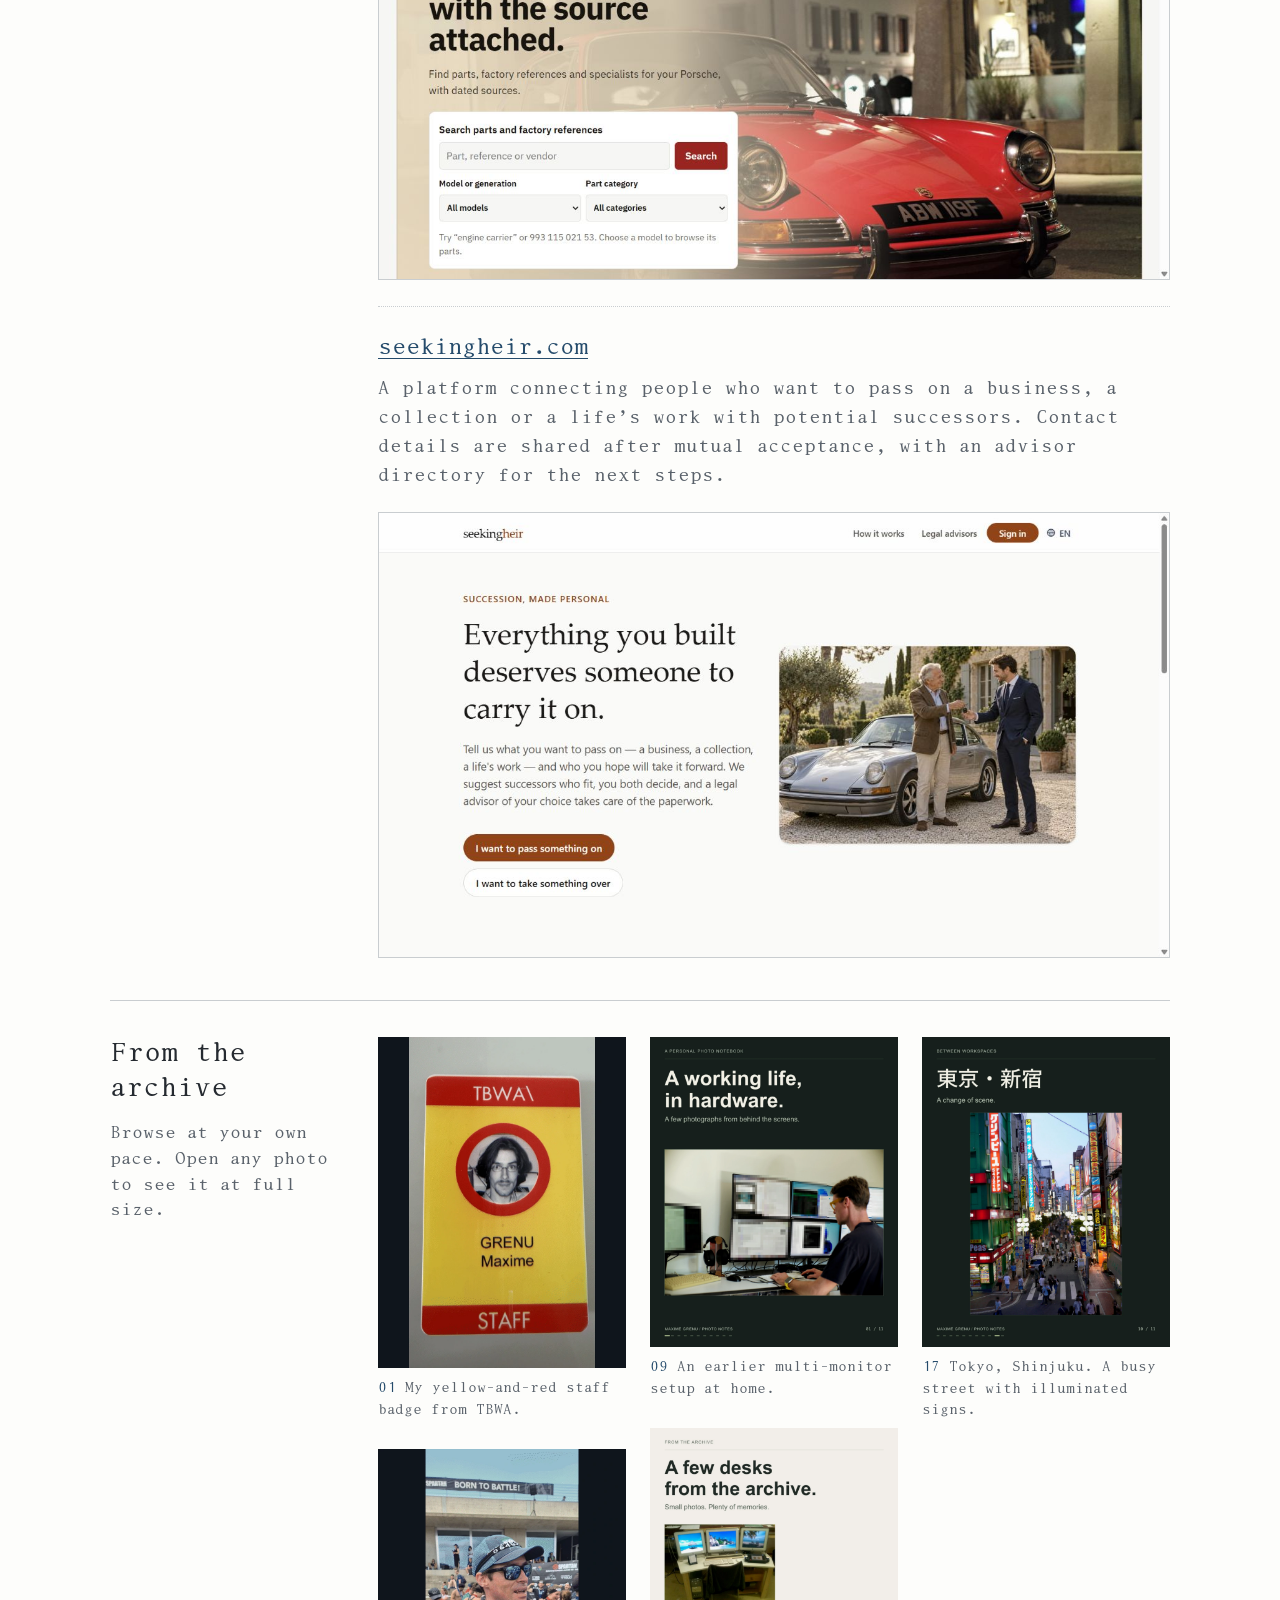
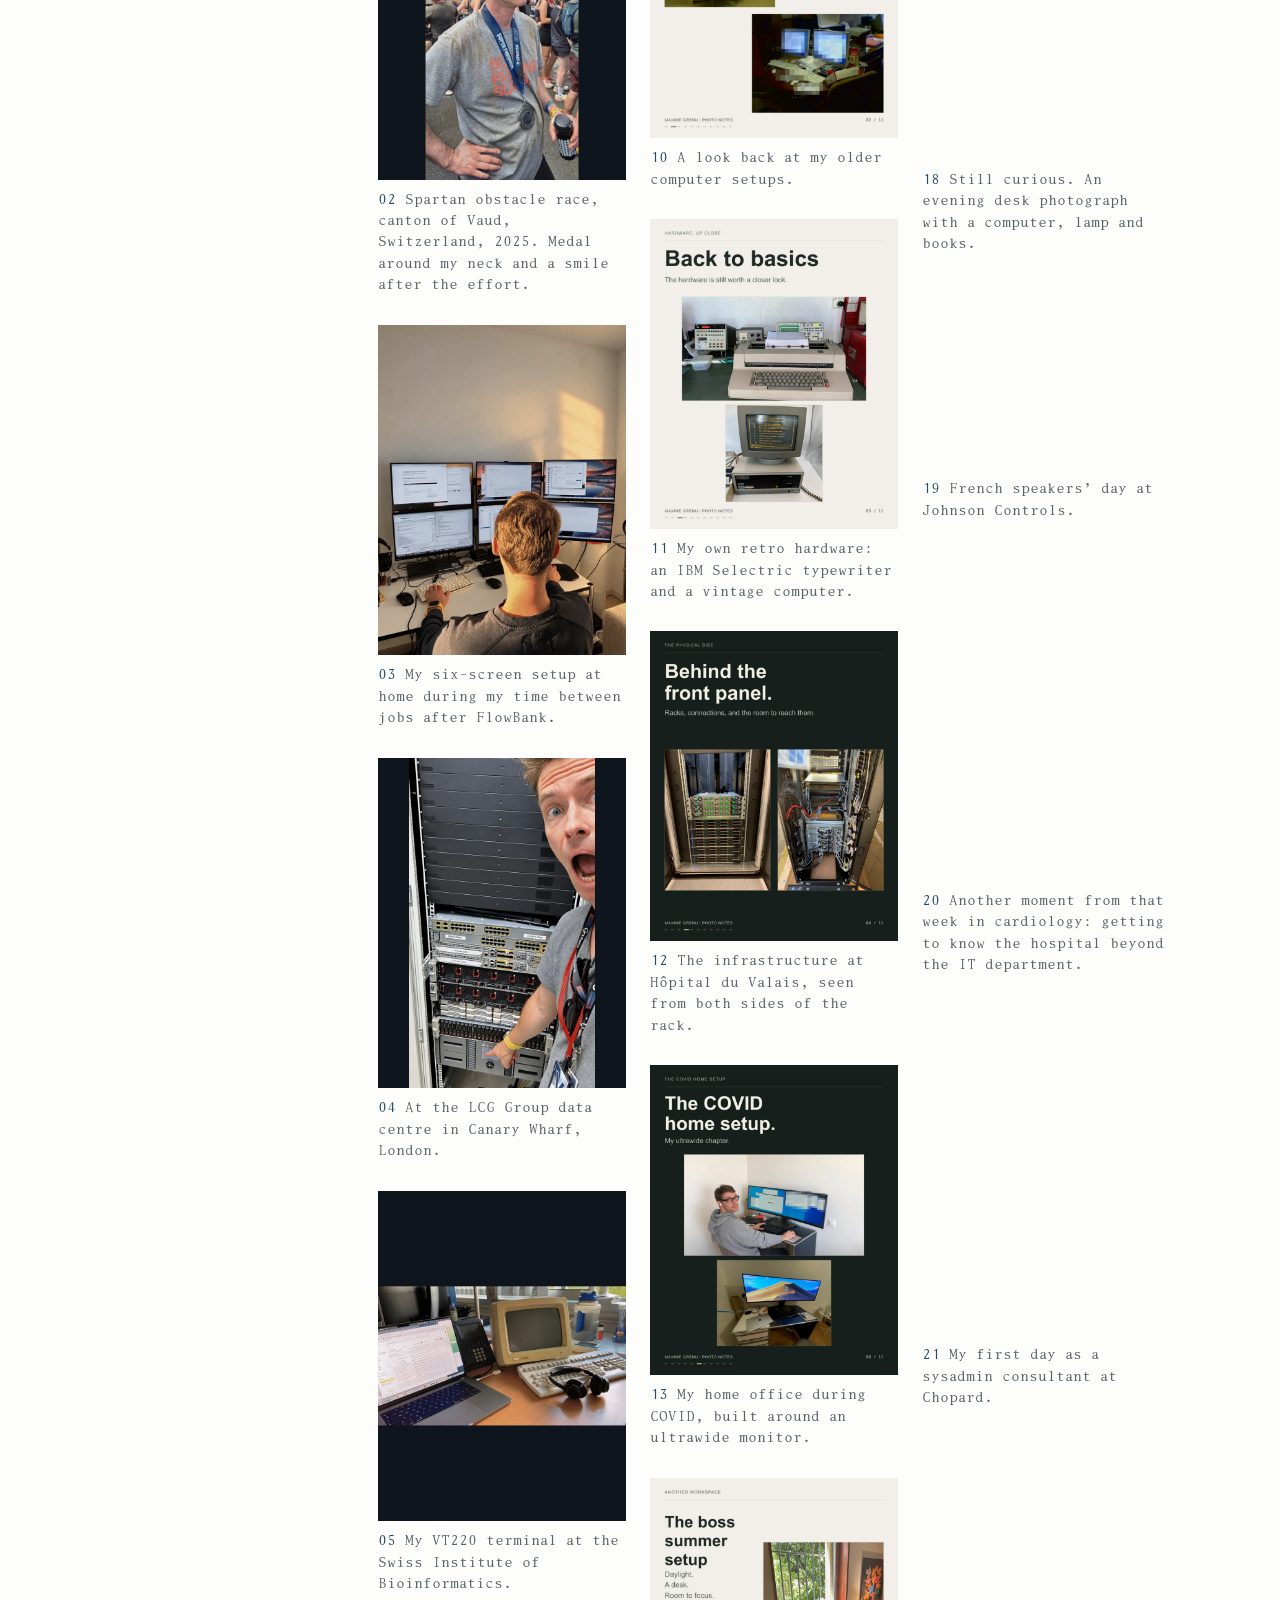
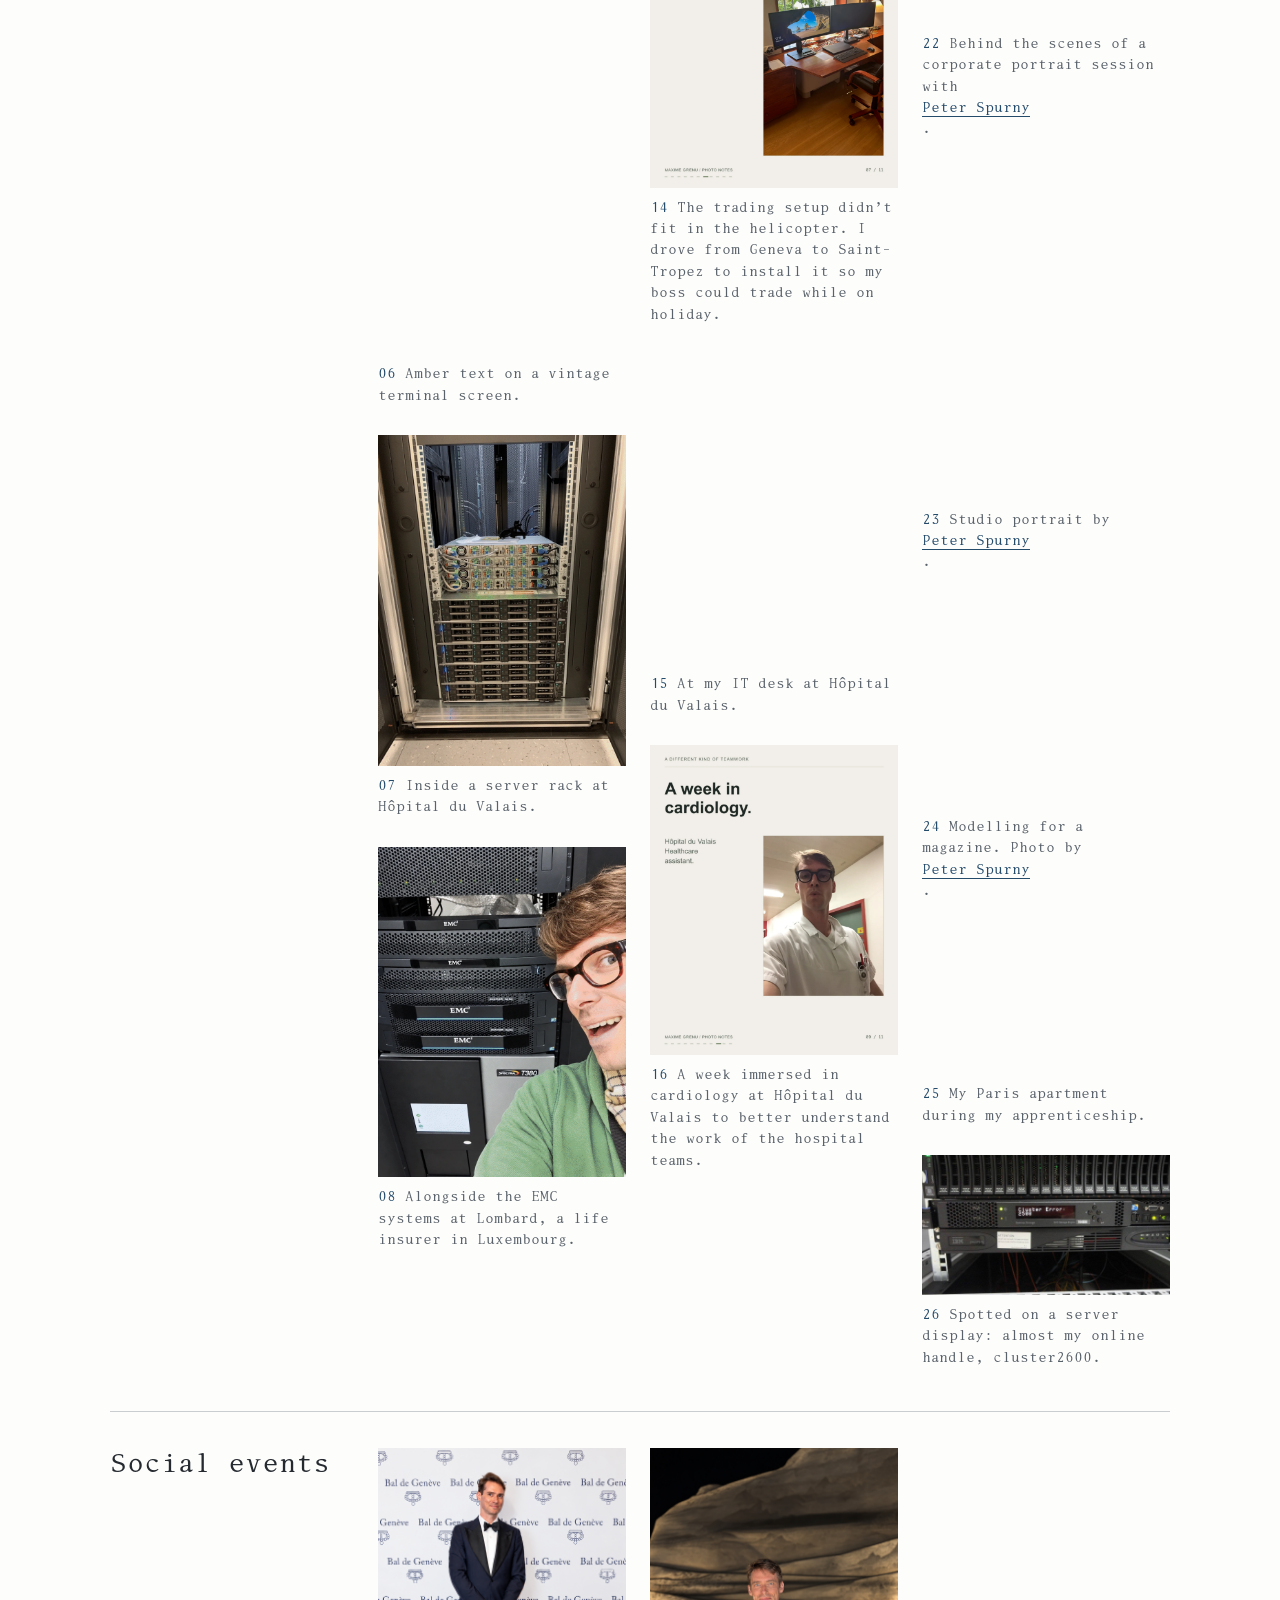
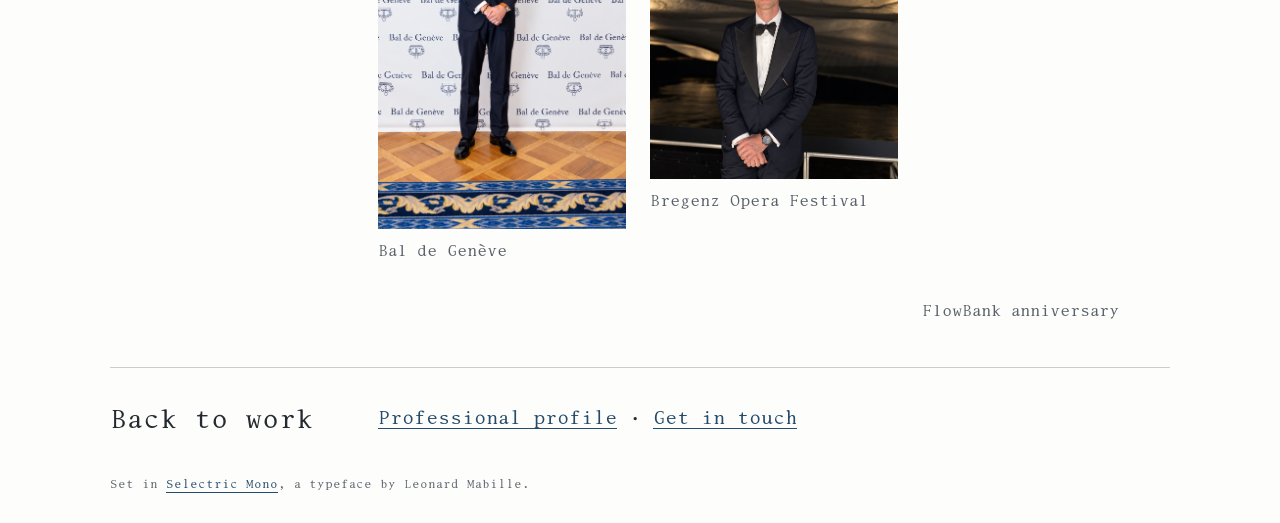
==== commit 5542feba: "Replace generic gallery captions with personal context" ====
--- a/personal.html
+++ b/personal.html
@@ -103,7 +103,7 @@
             <a href="assets/career-archive/photo-01.webp" target="_blank" rel="noreferrer" aria-label="Open archive photo 1 at full size">
               <img src="assets/career-archive/photo-01.webp" alt="Yellow and red TBWA staff badge bearing the name Maxime Grenu." width="720" height="960" loading="lazy" decoding="async" />
             </a>
-            <figcaption><span class="archive-number">01</span> Yellow and red TBWA staff badge bearing the name Maxime Grenu.</figcaption>
+            <figcaption><span class="archive-number">01</span> My yellow-and-red staff badge from TBWA.</figcaption>
           </figure>
           <figure class="archive-photo" id="photo-02">
             <a href="assets/career-archive/photo-02.webp" target="_blank" rel="noreferrer" aria-label="Open archive photo 2 at full size">
@@ -113,21 +113,21 @@
           </figure>
           <figure class="archive-photo" id="photo-03">
             <a href="assets/career-archive/photo-03.webp" target="_blank" rel="noreferrer" aria-label="Open archive photo 3 at full size">
-              <img src="assets/career-archive/photo-03.webp" alt="Working at a desk with several monitors." width="720" height="960" loading="lazy" decoding="async" />
-            </a>
-            <figcaption><span class="archive-number">03</span> Working at a desk with several monitors.</figcaption>
+              <img src="assets/career-archive/photo-03.webp" alt="Six-monitor workstation at home during my time between jobs after FlowBank." width="720" height="960" loading="lazy" decoding="async" />
+            </a>
+            <figcaption><span class="archive-number">03</span> My six-screen setup at home during my time between jobs after FlowBank.</figcaption>
           </figure>
           <figure class="archive-photo" id="photo-04">
             <a href="assets/career-archive/photo-04.webp" target="_blank" rel="noreferrer" aria-label="Open archive photo 4 at full size">
-              <img src="assets/career-archive/photo-04.webp" alt="Standing beside network equipment." width="720" height="960" loading="lazy" decoding="async" />
-            </a>
-            <figcaption><span class="archive-number">04</span> Standing beside network equipment.</figcaption>
+              <img src="assets/career-archive/photo-04.webp" alt="Beside server and network equipment at the LCG Group data centre in Canary Wharf, London." width="720" height="960" loading="lazy" decoding="async" />
+            </a>
+            <figcaption><span class="archive-number">04</span> At the LCG Group data centre in Canary Wharf, London.</figcaption>
           </figure>
           <figure class="archive-photo" id="photo-05">
             <a href="assets/career-archive/photo-05.webp" target="_blank" rel="noreferrer" aria-label="Open archive photo 5 at full size">
-              <img src="assets/career-archive/photo-05.webp" alt="A vintage computer and headphones on a desk." width="720" height="960" loading="lazy" decoding="async" />
-            </a>
-            <figcaption><span class="archive-number">05</span> A vintage computer and headphones on a desk.</figcaption>
+              <img src="assets/career-archive/photo-05.webp" alt="VT220 terminal on my desk at the Swiss Institute of Bioinformatics." width="720" height="960" loading="lazy" decoding="async" />
+            </a>
+            <figcaption><span class="archive-number">05</span> My VT220 terminal at the Swiss Institute of Bioinformatics.</figcaption>
           </figure>
           <figure class="archive-photo" id="photo-06">
             <a href="assets/career-archive/photo-06.webp" target="_blank" rel="noreferrer" aria-label="Open archive photo 6 at full size">
@@ -137,45 +137,45 @@
           </figure>
           <figure class="archive-photo" id="photo-07">
             <a href="assets/career-archive/photo-07.webp" target="_blank" rel="noreferrer" aria-label="Open archive photo 7 at full size">
-              <img src="assets/career-archive/photo-07.webp" alt="A server rack with network equipment." width="720" height="960" loading="lazy" decoding="async" />
-            </a>
-            <figcaption><span class="archive-number">07</span> A server rack with network equipment.</figcaption>
+              <img src="assets/career-archive/photo-07.webp" alt="Open server rack at Hôpital du Valais." width="720" height="960" loading="lazy" decoding="async" />
+            </a>
+            <figcaption><span class="archive-number">07</span> Inside a server rack at Hôpital du Valais.</figcaption>
           </figure>
           <figure class="archive-photo" id="photo-08">
             <a href="assets/career-archive/photo-08.webp" target="_blank" rel="noreferrer" aria-label="Open archive photo 8 at full size">
-              <img src="assets/career-archive/photo-08.webp" alt="Beside a server rack with an EMC system." width="720" height="960" loading="lazy" decoding="async" />
-            </a>
-            <figcaption><span class="archive-number">08</span> Beside a server rack with an EMC system.</figcaption>
+              <img src="assets/career-archive/photo-08.webp" alt="Beside EMC equipment at Lombard, a life insurer in Luxembourg." width="720" height="960" loading="lazy" decoding="async" />
+            </a>
+            <figcaption><span class="archive-number">08</span> Alongside the EMC systems at Lombard, a life insurer in Luxembourg.</figcaption>
           </figure>
           <figure class="archive-photo" id="photo-09">
             <a href="assets/work-in-pictures/page-01.webp" target="_blank" rel="noreferrer" aria-label="Open archive photo 9 at full size">
-              <img src="assets/work-in-pictures/page-01.webp" alt="A working life, in hardware. A photo notebook cover showing a multi-monitor workstation." width="1600" height="2000" loading="lazy" decoding="async" />
-            </a>
-            <figcaption><span class="archive-number">09</span> A working life, in hardware. A photo notebook cover showing a multi-monitor workstation.</figcaption>
+              <img src="assets/work-in-pictures/page-01.webp" alt="Photo notebook showing an earlier multi-monitor workstation at home." width="1600" height="2000" loading="lazy" decoding="async" />
+            </a>
+            <figcaption><span class="archive-number">09</span> An earlier multi-monitor setup at home.</figcaption>
           </figure>
           <figure class="archive-photo" id="photo-10">
             <a href="assets/work-in-pictures/page-02.webp" target="_blank" rel="noreferrer" aria-label="Open archive photo 10 at full size">
-              <img src="assets/work-in-pictures/page-02.webp" alt="A few desks from the archive. Two photographs of computer desks and monitors." width="1600" height="2000" loading="lazy" decoding="async" />
-            </a>
-            <figcaption><span class="archive-number">10</span> A few desks from the archive. Two photographs of computer desks and monitors.</figcaption>
+              <img src="assets/work-in-pictures/page-02.webp" alt="Two photographs of older computer desks and monitors." width="1600" height="2000" loading="lazy" decoding="async" />
+            </a>
+            <figcaption><span class="archive-number">10</span> A look back at my older computer setups.</figcaption>
           </figure>
           <figure class="archive-photo" id="photo-11">
             <a href="assets/work-in-pictures/page-03.webp" target="_blank" rel="noreferrer" aria-label="Open archive photo 11 at full size">
-              <img src="assets/work-in-pictures/page-03.webp" alt="Back to basics. An IBM Selectric typewriter and a vintage desktop computer." width="1600" height="2000" loading="lazy" decoding="async" />
-            </a>
-            <figcaption><span class="archive-number">11</span> Back to basics. An IBM Selectric typewriter and a vintage desktop computer.</figcaption>
+              <img src="assets/work-in-pictures/page-03.webp" alt="Photo notebook showing my IBM Selectric typewriter and vintage computer." width="1600" height="2000" loading="lazy" decoding="async" />
+            </a>
+            <figcaption><span class="archive-number">11</span> My own retro hardware: an IBM Selectric typewriter and a vintage computer.</figcaption>
           </figure>
           <figure class="archive-photo" id="photo-12">
             <a href="assets/work-in-pictures/page-04.webp" target="_blank" rel="noreferrer" aria-label="Open archive photo 12 at full size">
-              <img src="assets/work-in-pictures/page-04.webp" alt="Behind the front panel. Front and rear views of server racks and cabling." width="1600" height="2000" loading="lazy" decoding="async" />
-            </a>
-            <figcaption><span class="archive-number">12</span> Behind the front panel. Front and rear views of server racks and cabling.</figcaption>
+              <img src="assets/work-in-pictures/page-04.webp" alt="Front and rear views of server racks and cabling at Hôpital du Valais." width="1600" height="2000" loading="lazy" decoding="async" />
+            </a>
+            <figcaption><span class="archive-number">12</span> The infrastructure at Hôpital du Valais, seen from both sides of the rack.</figcaption>
           </figure>
           <figure class="archive-photo" id="photo-14">
             <a href="assets/work-in-pictures/page-06.webp" target="_blank" rel="noreferrer" aria-label="Open archive photo 14 at full size">
               <img src="assets/work-in-pictures/page-06.webp" alt="The COVID home setup. Two photographs of a home office with an ultrawide monitor." width="1600" height="2000" loading="lazy" decoding="async" />
             </a>
-            <figcaption><span class="archive-number">13</span> The COVID home setup. Two photographs of a home office with an ultrawide monitor.</figcaption>
+            <figcaption><span class="archive-number">13</span> My home office during COVID, built around an ultrawide monitor.</figcaption>
           </figure>
           <figure class="archive-photo" id="photo-15">
             <a href="assets/work-in-pictures/page-07.webp" target="_blank" rel="noreferrer" aria-label="Open archive photo 15 at full size">
@@ -185,15 +185,15 @@
           </figure>
           <figure class="archive-photo" id="photo-16">
             <a href="assets/work-in-pictures/page-08.webp" target="_blank" rel="noreferrer" aria-label="Open archive photo 16 at full size">
-              <img src="assets/work-in-pictures/page-08.webp" alt="Back at the desk. An office selfie beside monitors and computer equipment." width="1600" height="2000" loading="lazy" decoding="async" />
-            </a>
-            <figcaption><span class="archive-number">15</span> Back at the desk. An office selfie beside monitors and computer equipment.</figcaption>
+              <img src="assets/work-in-pictures/page-08.webp" alt="Office selfie at my IT desk at Hôpital du Valais." width="1600" height="2000" loading="lazy" decoding="async" />
+            </a>
+            <figcaption><span class="archive-number">15</span> At my IT desk at Hôpital du Valais.</figcaption>
           </figure>
           <figure class="archive-photo" id="photo-17">
             <a href="assets/work-in-pictures/page-09.webp" target="_blank" rel="noreferrer" aria-label="Open archive photo 17 at full size">
-              <img src="assets/work-in-pictures/page-09.webp" alt="A week in cardiology. A healthcare assistant photograph at Hôpital du Valais." width="1600" height="2000" loading="lazy" decoding="async" />
-            </a>
-            <figcaption><span class="archive-number">16</span> A week in cardiology. A healthcare assistant photograph at Hôpital du Valais.</figcaption>
+              <img src="assets/work-in-pictures/page-09.webp" alt="Portrait in a white uniform during a week of immersion in cardiology at Hôpital du Valais." width="1600" height="2000" loading="lazy" decoding="async" />
+            </a>
+            <figcaption><span class="archive-number">16</span> A week immersed in cardiology at Hôpital du Valais to better understand the work of the hospital teams.</figcaption>
           </figure>
           <figure class="archive-photo" id="photo-18">
             <a href="assets/work-in-pictures/page-10.webp" target="_blank" rel="noreferrer" aria-label="Open archive photo 18 at full size">
@@ -215,9 +215,9 @@
           </figure>
           <figure class="archive-photo" id="photo-21">
             <a href="assets/facebook/FB04362.jpg" target="_blank" rel="noreferrer" aria-label="Open archive photo 21 at full size">
-              <img src="assets/facebook/FB04362.jpg" alt="Mirror portrait in a white uniform" width="720" height="960" loading="lazy" decoding="async" />
-            </a>
-            <figcaption><span class="archive-number">20</span> Another moment from my week in cardiology.</figcaption>
+              <img src="assets/facebook/FB04362.jpg" alt="Mirror portrait in a white uniform during my cardiology immersion at Hôpital du Valais." width="720" height="960" loading="lazy" decoding="async" />
+            </a>
+            <figcaption><span class="archive-number">20</span> Another moment from that week in cardiology: getting to know the hospital beyond the IT department.</figcaption>
           </figure>
           <figure class="archive-photo" id="photo-22">
             <a href="assets/facebook/FB04229.jpg" target="_blank" rel="noreferrer" aria-label="Open archive photo 22 at full size">
@@ -229,7 +229,7 @@
             <a href="assets/facebook/FB04999.jpg" target="_blank" rel="noreferrer" aria-label="Open archive photo 23 at full size">
               <img src="assets/facebook/FB04999.jpg" alt="Photographer taking a studio portrait" width="1632" height="1224" loading="lazy" decoding="async" />
             </a>
-            <figcaption><span class="archive-number">22</span> Corporate portrait by <a href="https://www.1155.sk/" rel="noreferrer" target="_blank">Peter Spurny</a>.</figcaption>
+            <figcaption><span class="archive-number">22</span> Behind the scenes of a corporate portrait session with <a href="https://www.1155.sk/" rel="noreferrer" target="_blank">Peter Spurny</a>.</figcaption>
           </figure>
           <figure class="archive-photo" id="photo-24">
             <a href="assets/peter-spurny/studio-portrait.jpg" target="_blank" rel="noreferrer" aria-label="Open archive photo 24 at full size">
@@ -253,7 +253,7 @@
             <a href="assets/facebook/FB03057.jpg" target="_blank" rel="noreferrer" aria-label="Open archive photo 27 at full size">
               <img src="assets/facebook/FB03057.jpg" alt="Server rack with a cluster error on its status display" width="1080" height="608" loading="lazy" decoding="async" />
             </a>
-            <figcaption><span class="archive-number">26</span> Almost my nickname: cluster2600.</figcaption>
+            <figcaption><span class="archive-number">26</span> Spotted on a server display: almost my online handle, cluster2600.</figcaption>
           </figure>
         </div>
       </section>
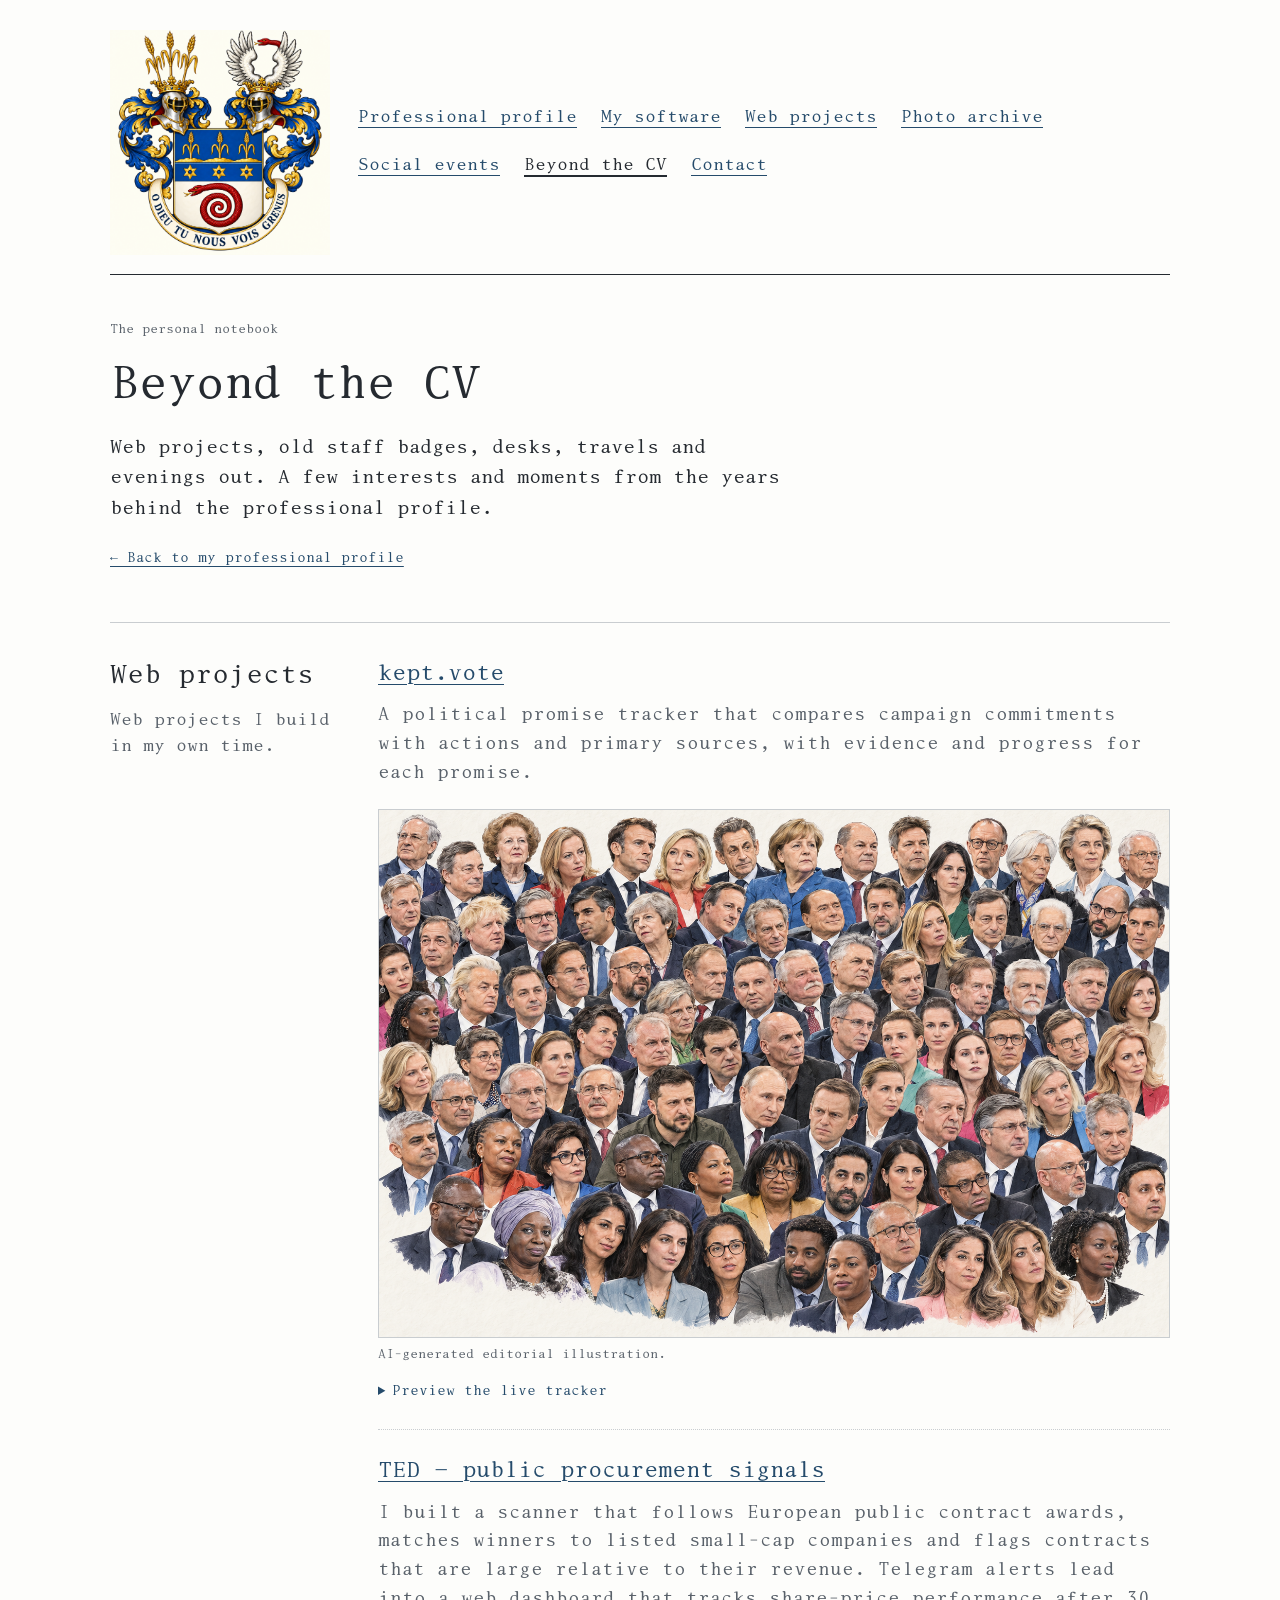
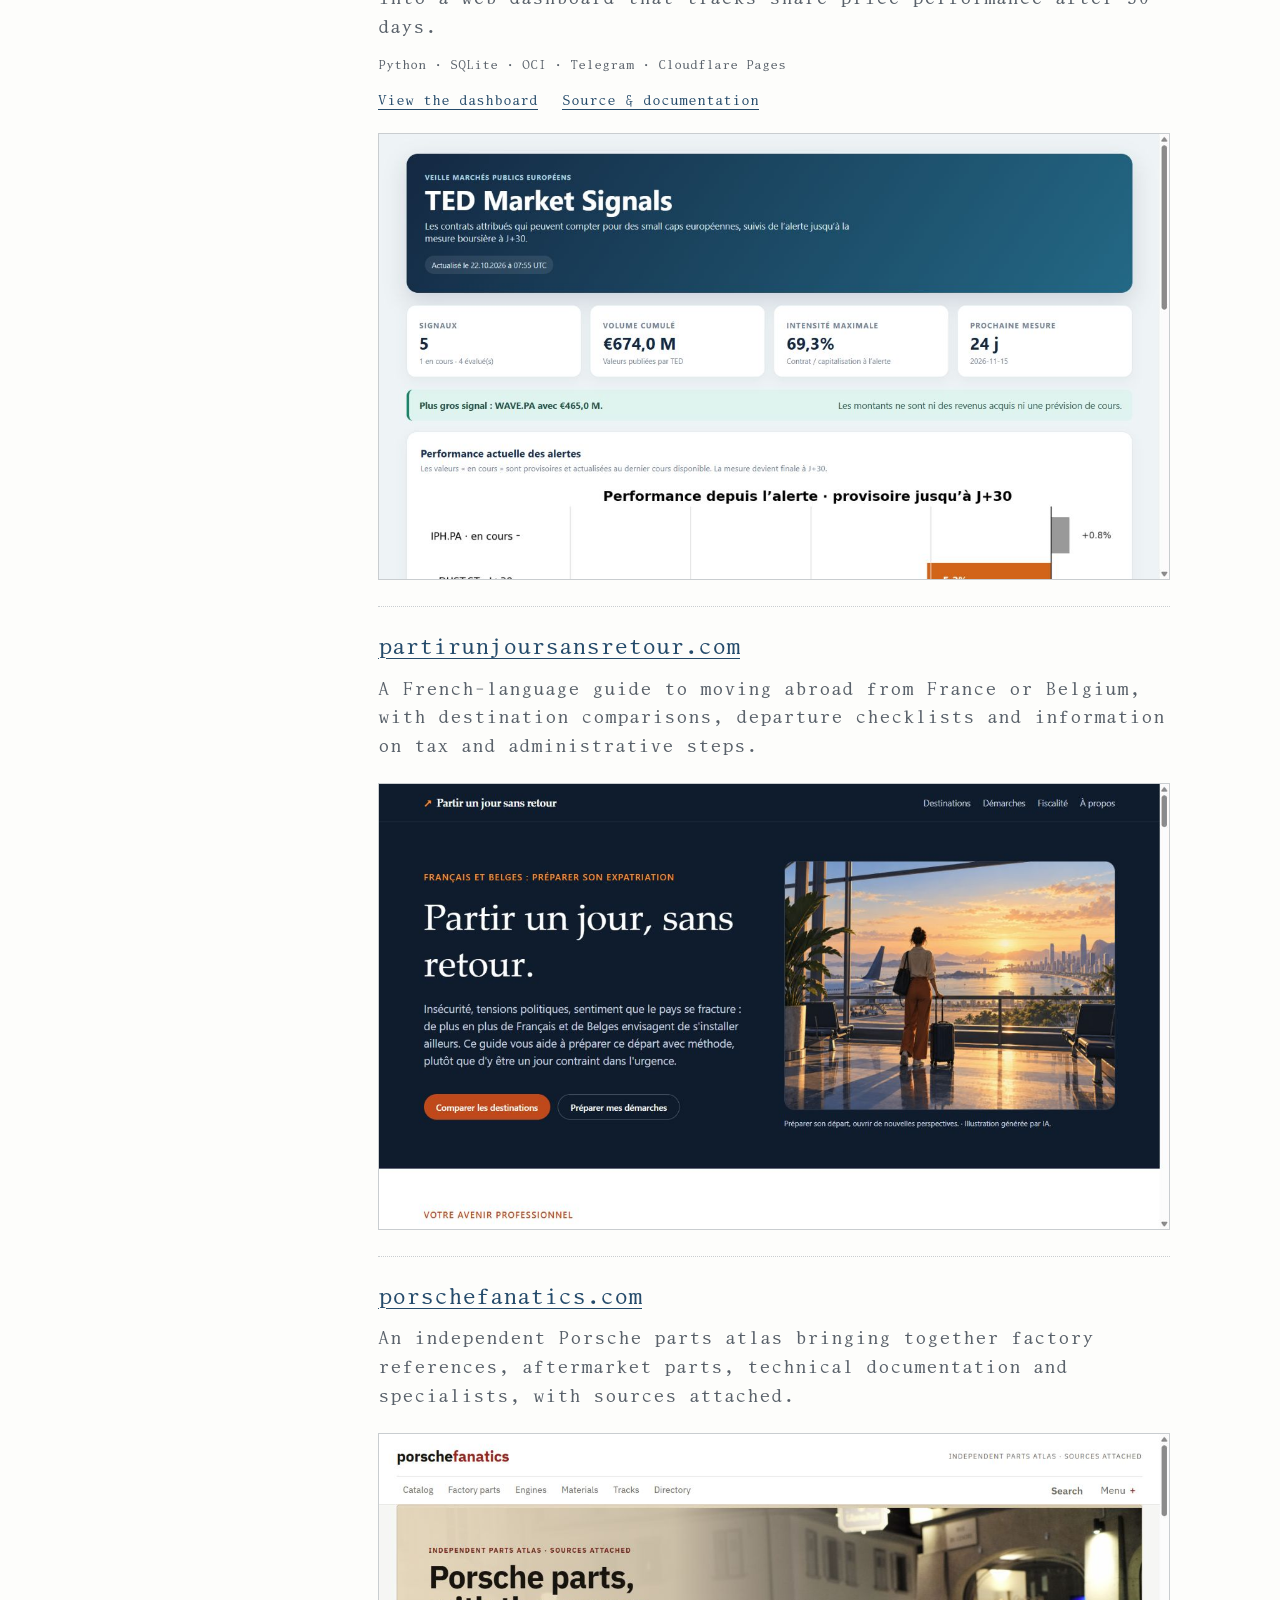
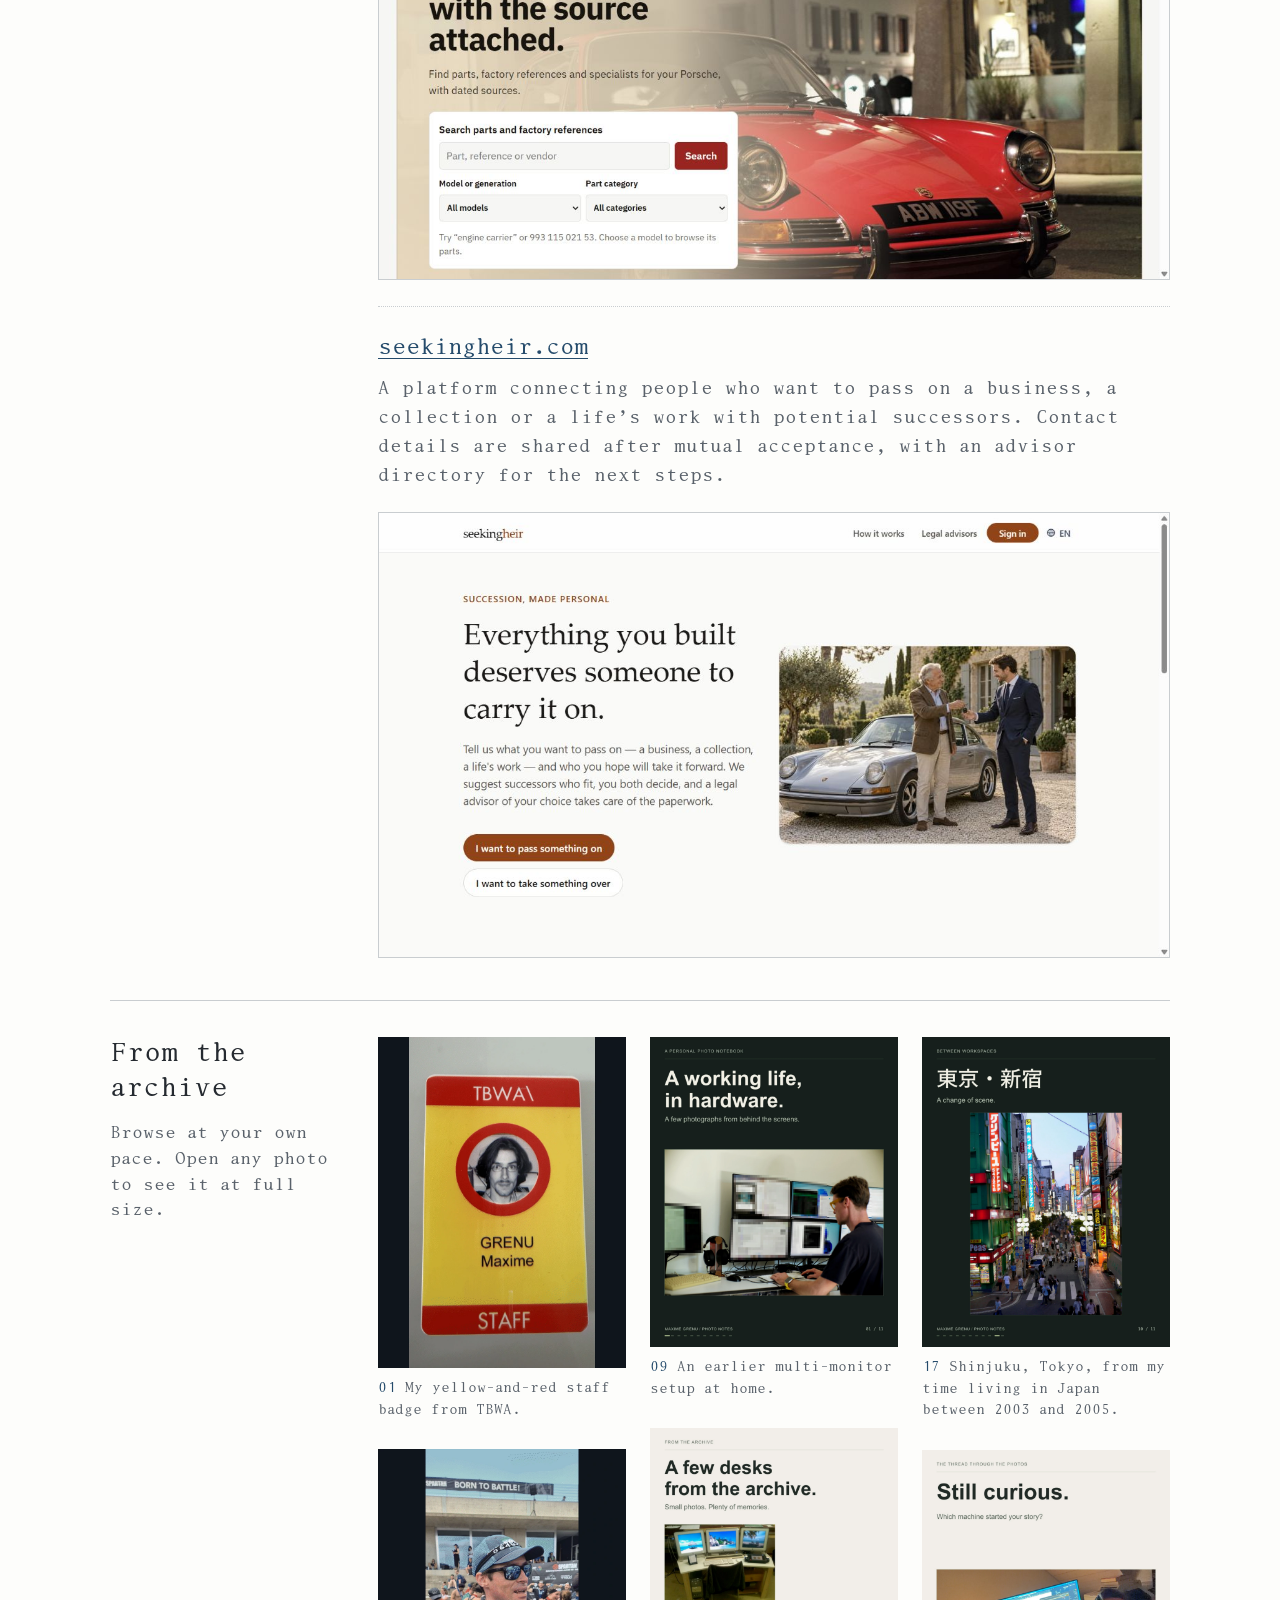
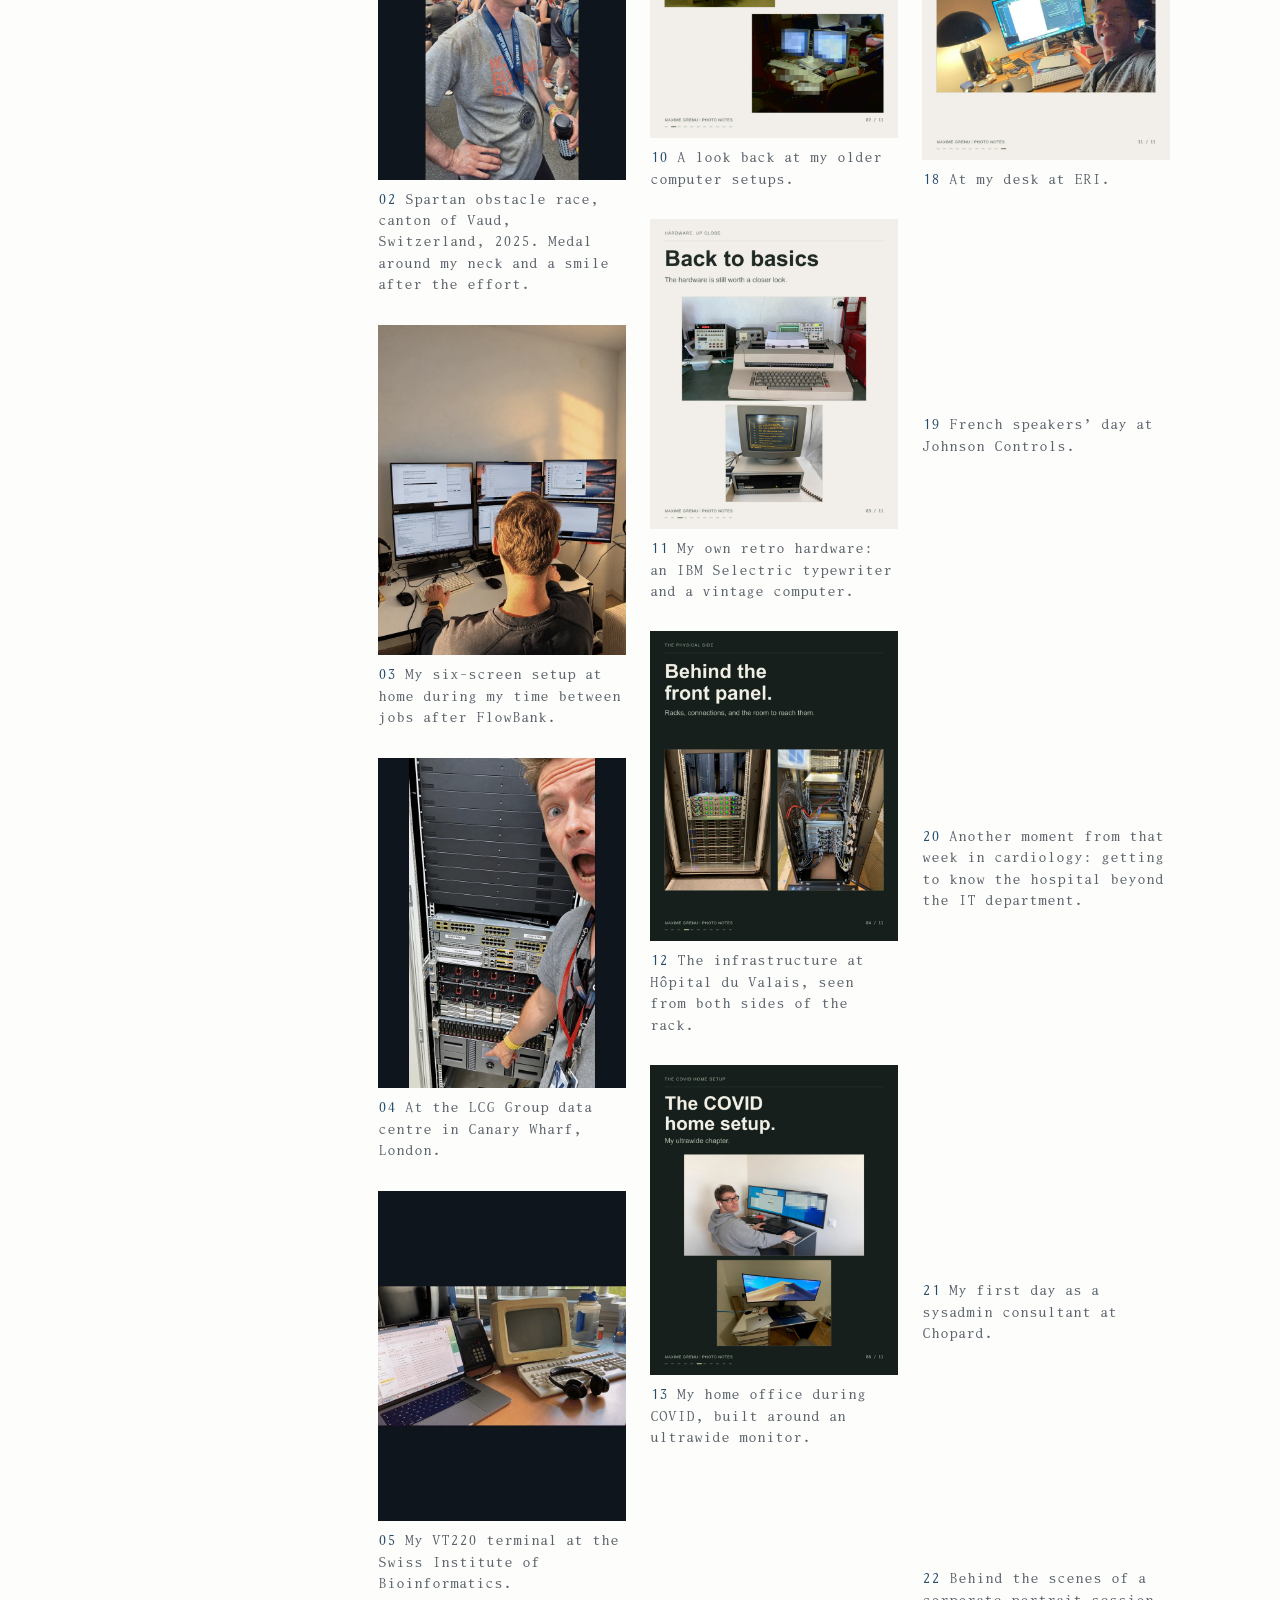
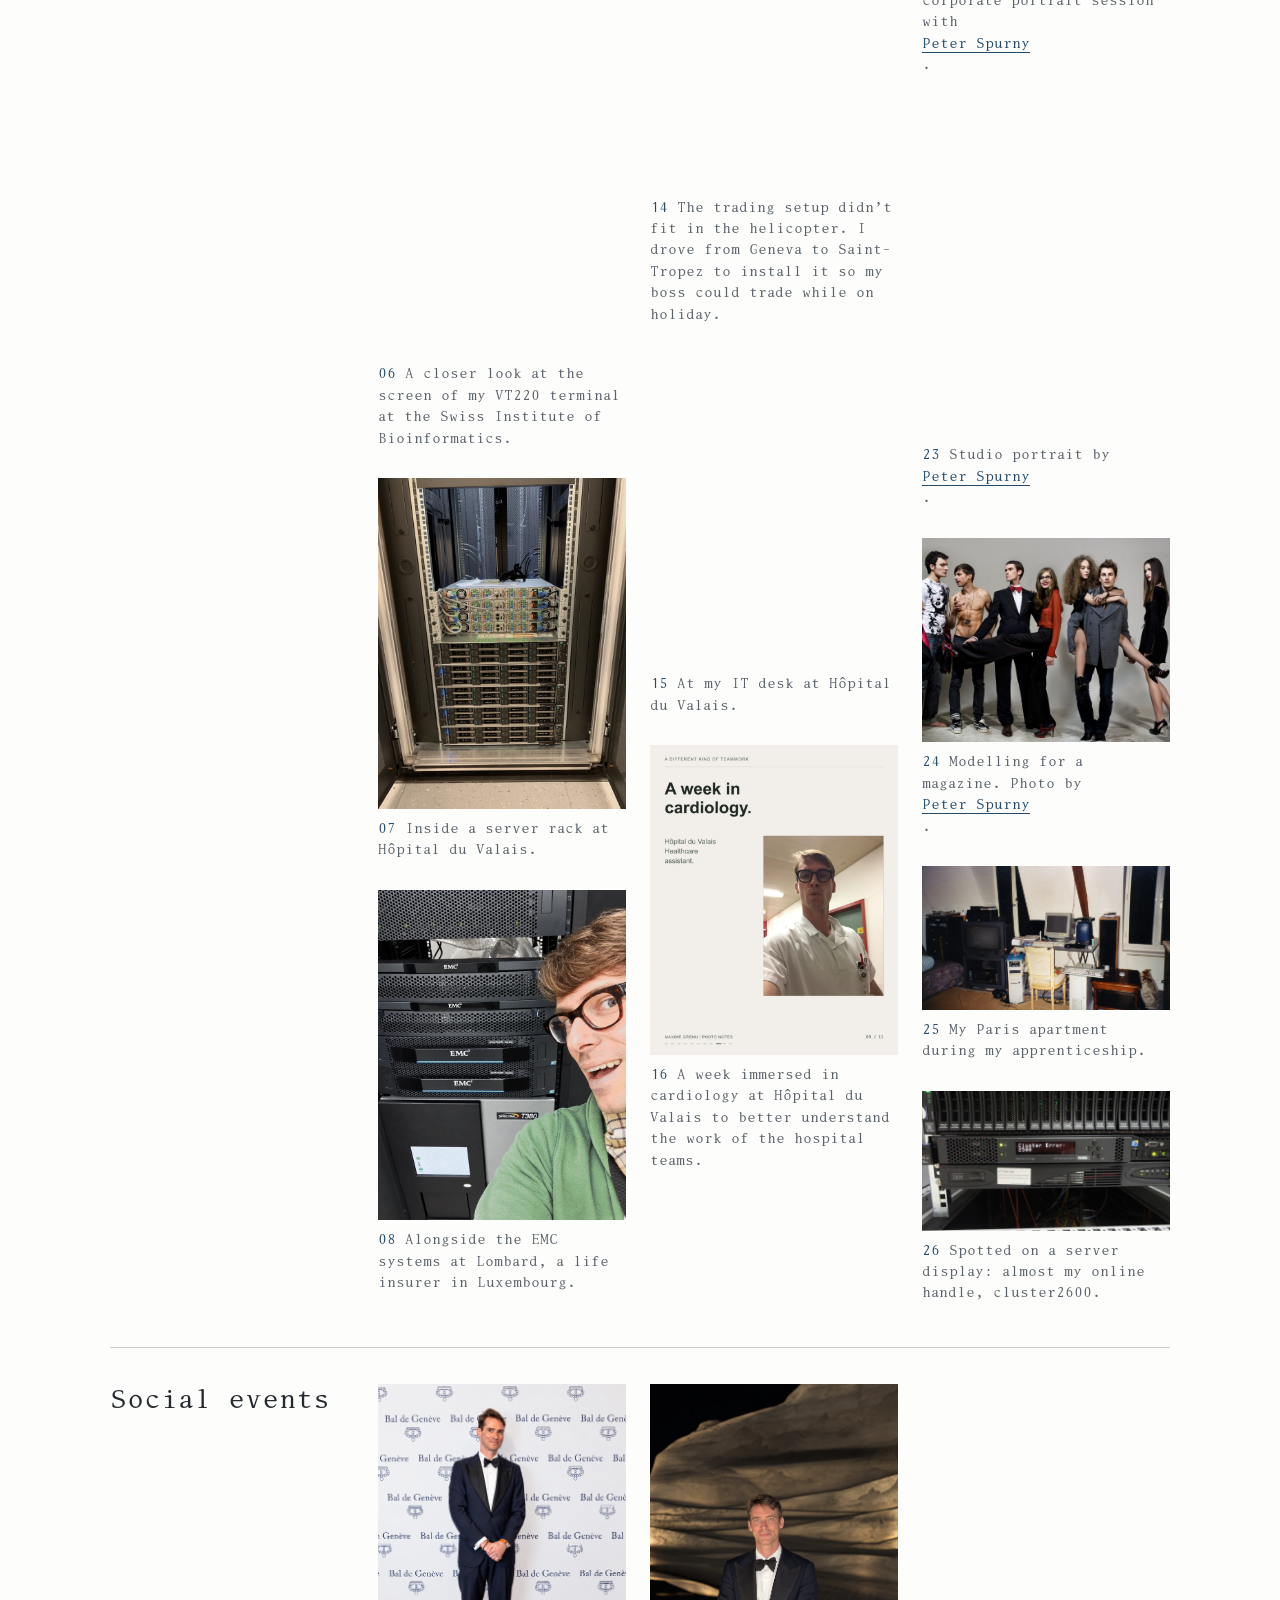
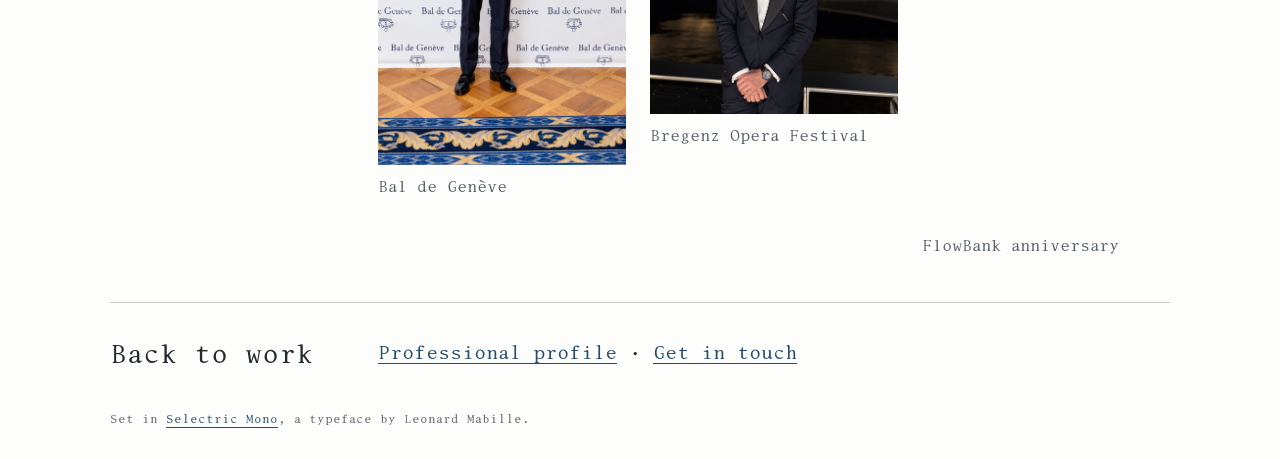
==== commit 17f195e4: "Add SIB, ERI and Japan context to the remaining captions" ====
--- a/personal.html
+++ b/personal.html
@@ -131,9 +131,9 @@
           </figure>
           <figure class="archive-photo" id="photo-06">
             <a href="assets/career-archive/photo-06.webp" target="_blank" rel="noreferrer" aria-label="Open archive photo 6 at full size">
-              <img src="assets/career-archive/photo-06.webp" alt="Amber text on a vintage terminal screen." width="720" height="960" loading="lazy" decoding="async" />
-            </a>
-            <figcaption><span class="archive-number">06</span> Amber text on a vintage terminal screen.</figcaption>
+              <img src="assets/career-archive/photo-06.webp" alt="Close-up of the VT220 terminal screen at the Swiss Institute of Bioinformatics, displaying amber text." width="720" height="960" loading="lazy" decoding="async" />
+            </a>
+            <figcaption><span class="archive-number">06</span> A closer look at the screen of my VT220 terminal at the Swiss Institute of Bioinformatics.</figcaption>
           </figure>
           <figure class="archive-photo" id="photo-07">
             <a href="assets/career-archive/photo-07.webp" target="_blank" rel="noreferrer" aria-label="Open archive photo 7 at full size">
@@ -197,15 +197,15 @@
           </figure>
           <figure class="archive-photo" id="photo-18">
             <a href="assets/work-in-pictures/page-10.webp" target="_blank" rel="noreferrer" aria-label="Open archive photo 18 at full size">
-              <img src="assets/work-in-pictures/page-10.webp" alt="Tokyo, Shinjuku. A busy street with illuminated signs." width="1600" height="2000" loading="lazy" decoding="async" />
-            </a>
-            <figcaption><span class="archive-number">17</span> Tokyo, Shinjuku. A busy street with illuminated signs.</figcaption>
+              <img src="assets/work-in-pictures/page-10.webp" alt="Illuminated street in Shinjuku, Tokyo, from my time living in Japan between 2003 and 2005." width="1600" height="2000" loading="lazy" decoding="async" />
+            </a>
+            <figcaption><span class="archive-number">17</span> Shinjuku, Tokyo, from my time living in Japan between 2003 and 2005.</figcaption>
           </figure>
           <figure class="archive-photo" id="photo-19">
             <a href="assets/work-in-pictures/page-11.webp" target="_blank" rel="noreferrer" aria-label="Open archive photo 19 at full size">
-              <img src="assets/work-in-pictures/page-11.webp" alt="Still curious. An evening desk photograph with a computer, lamp and books." width="1600" height="2000" loading="lazy" decoding="async" />
-            </a>
-            <figcaption><span class="archive-number">18</span> Still curious. An evening desk photograph with a computer, lamp and books.</figcaption>
+              <img src="assets/work-in-pictures/page-11.webp" alt="Evening photograph at my desk at ERI, with a computer, lamp and books." width="1600" height="2000" loading="lazy" decoding="async" />
+            </a>
+            <figcaption><span class="archive-number">18</span> At my desk at ERI.</figcaption>
           </figure>
           <figure class="archive-photo" id="photo-20">
             <a href="assets/facebook/FB01052.jpg" target="_blank" rel="noreferrer" aria-label="Open archive photo 20 at full size">
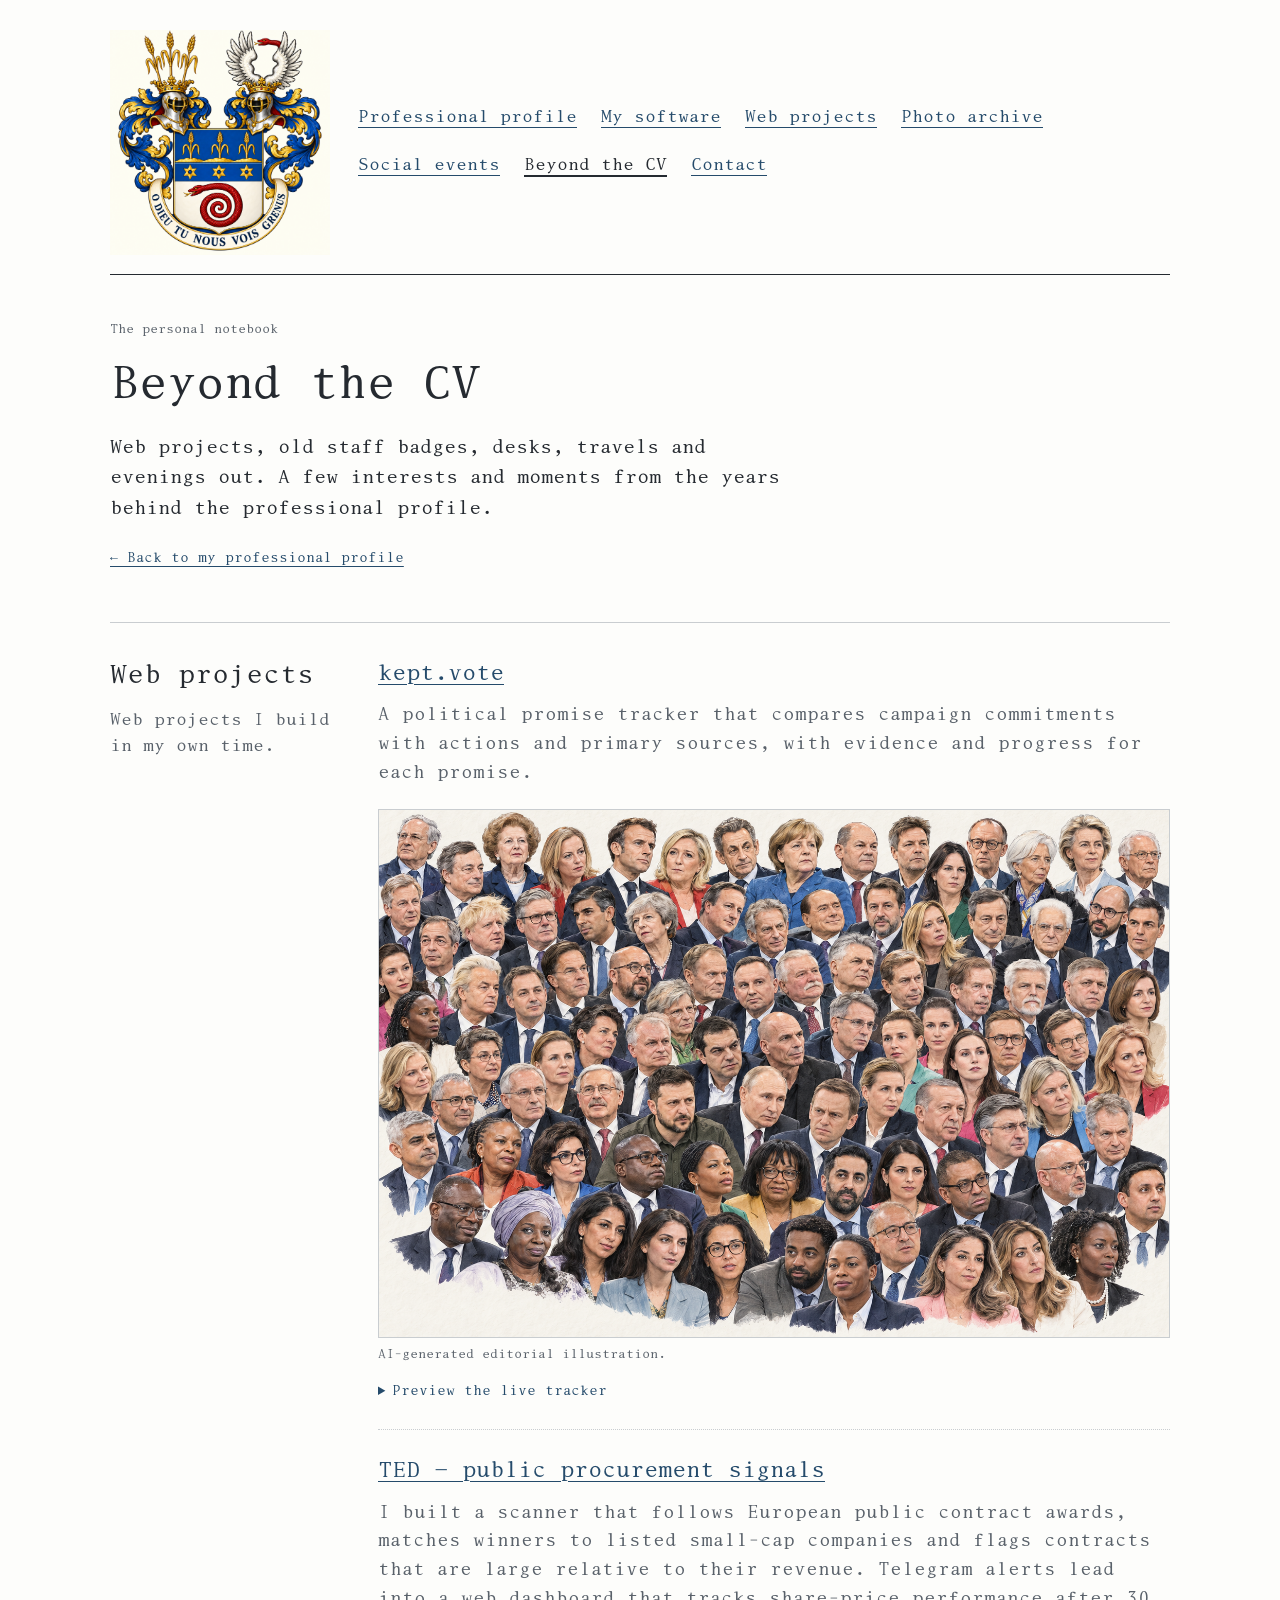
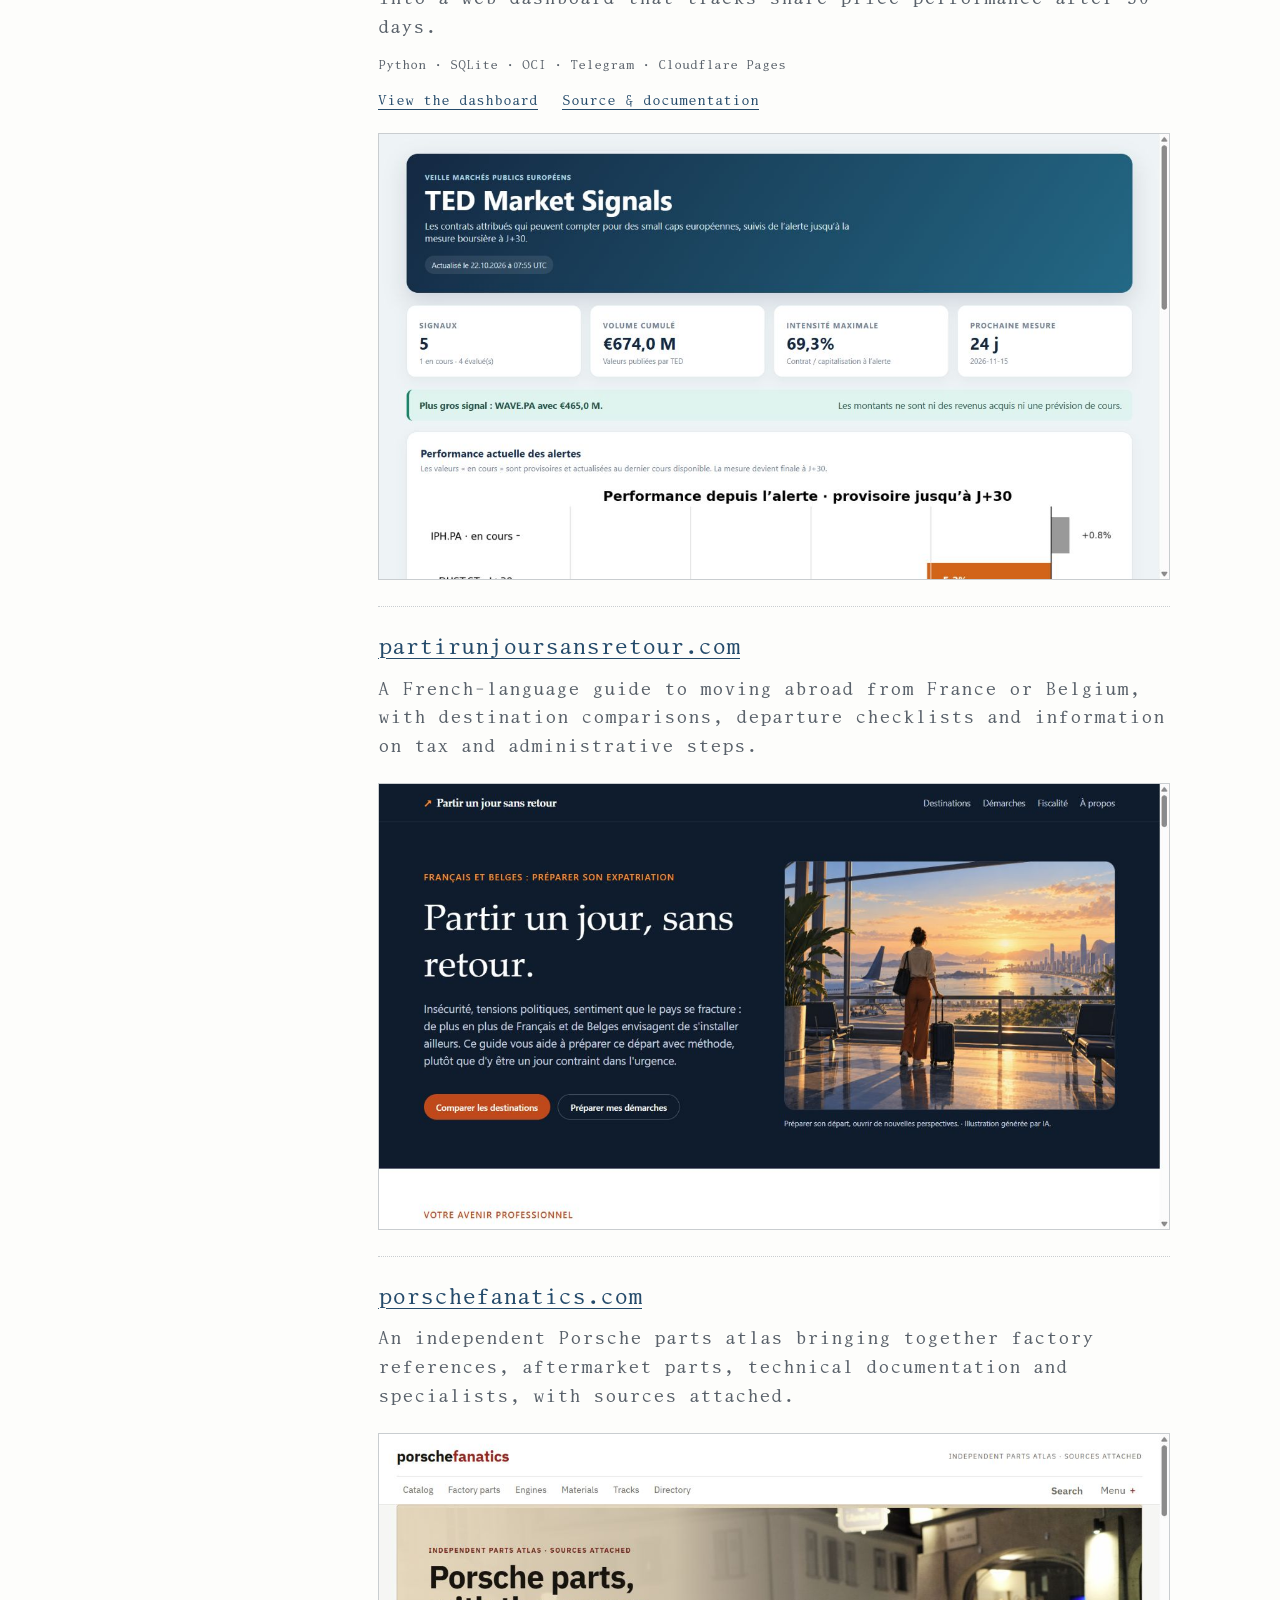
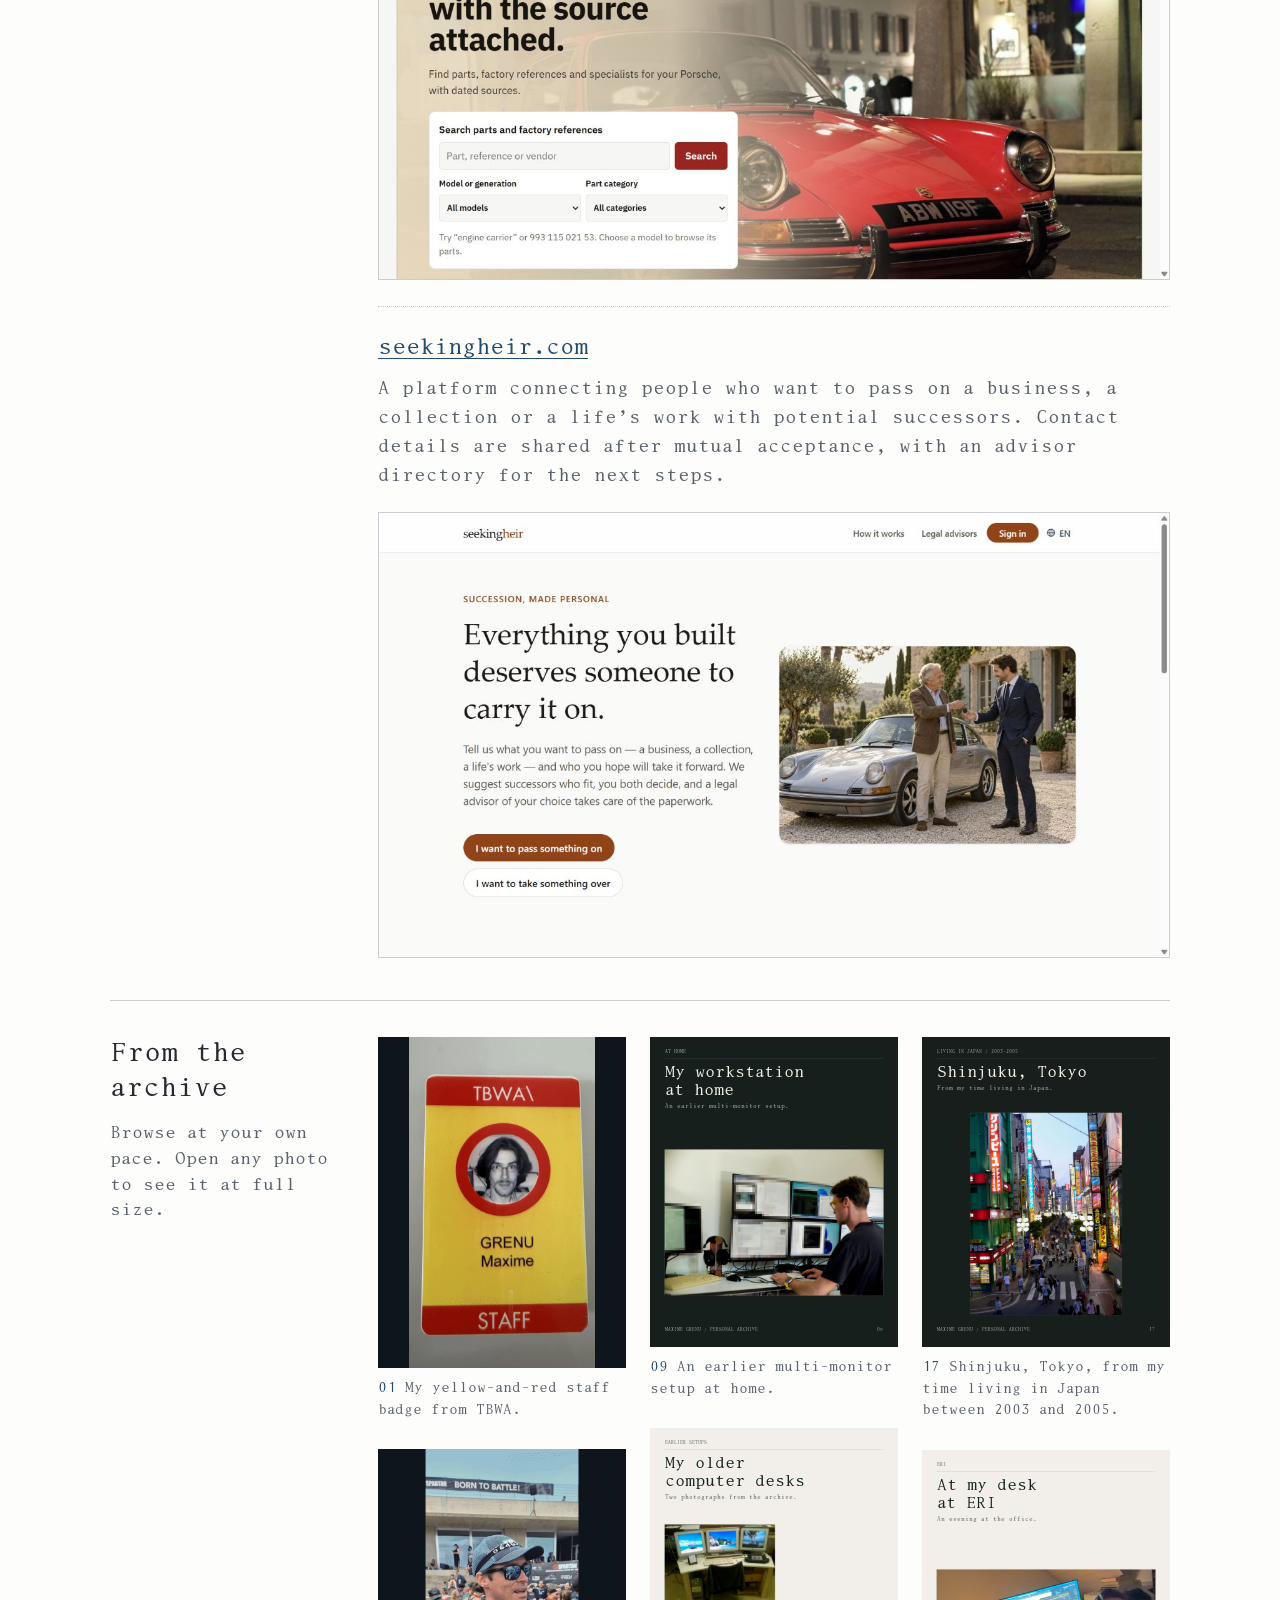
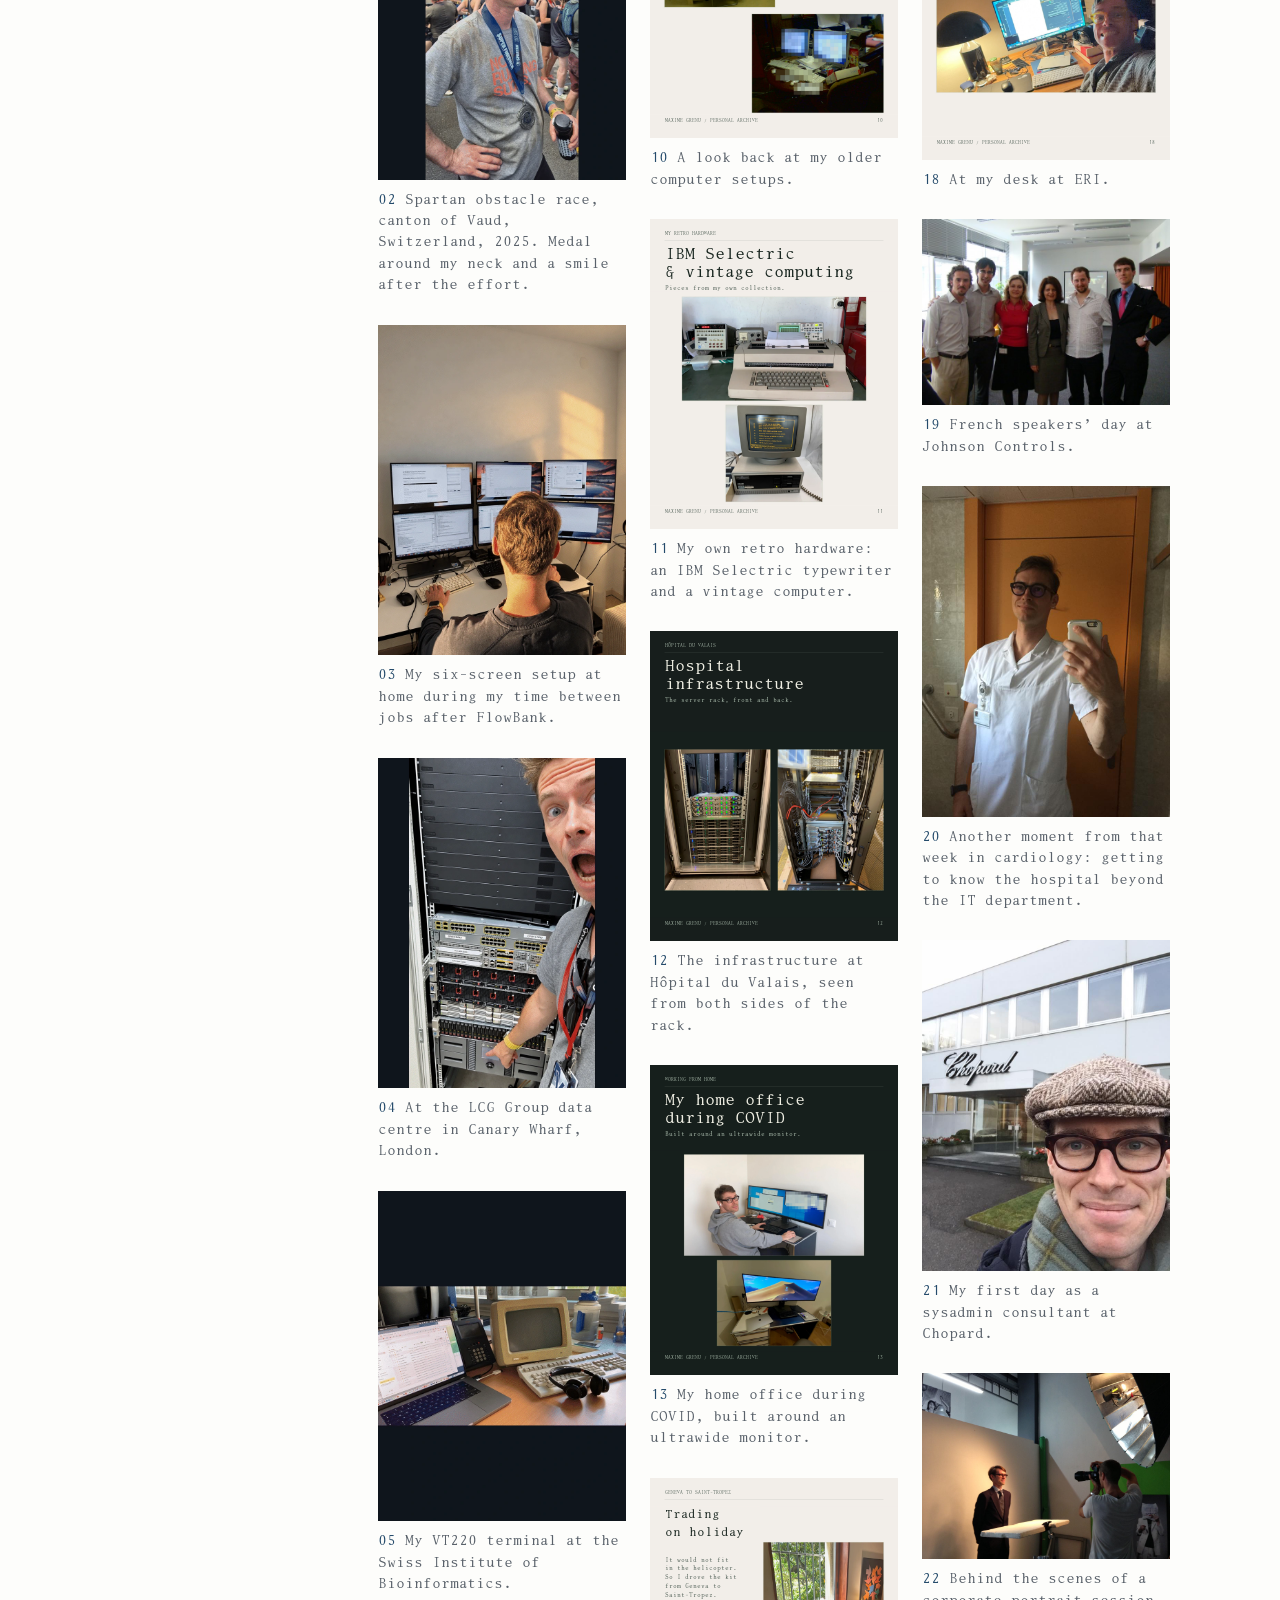
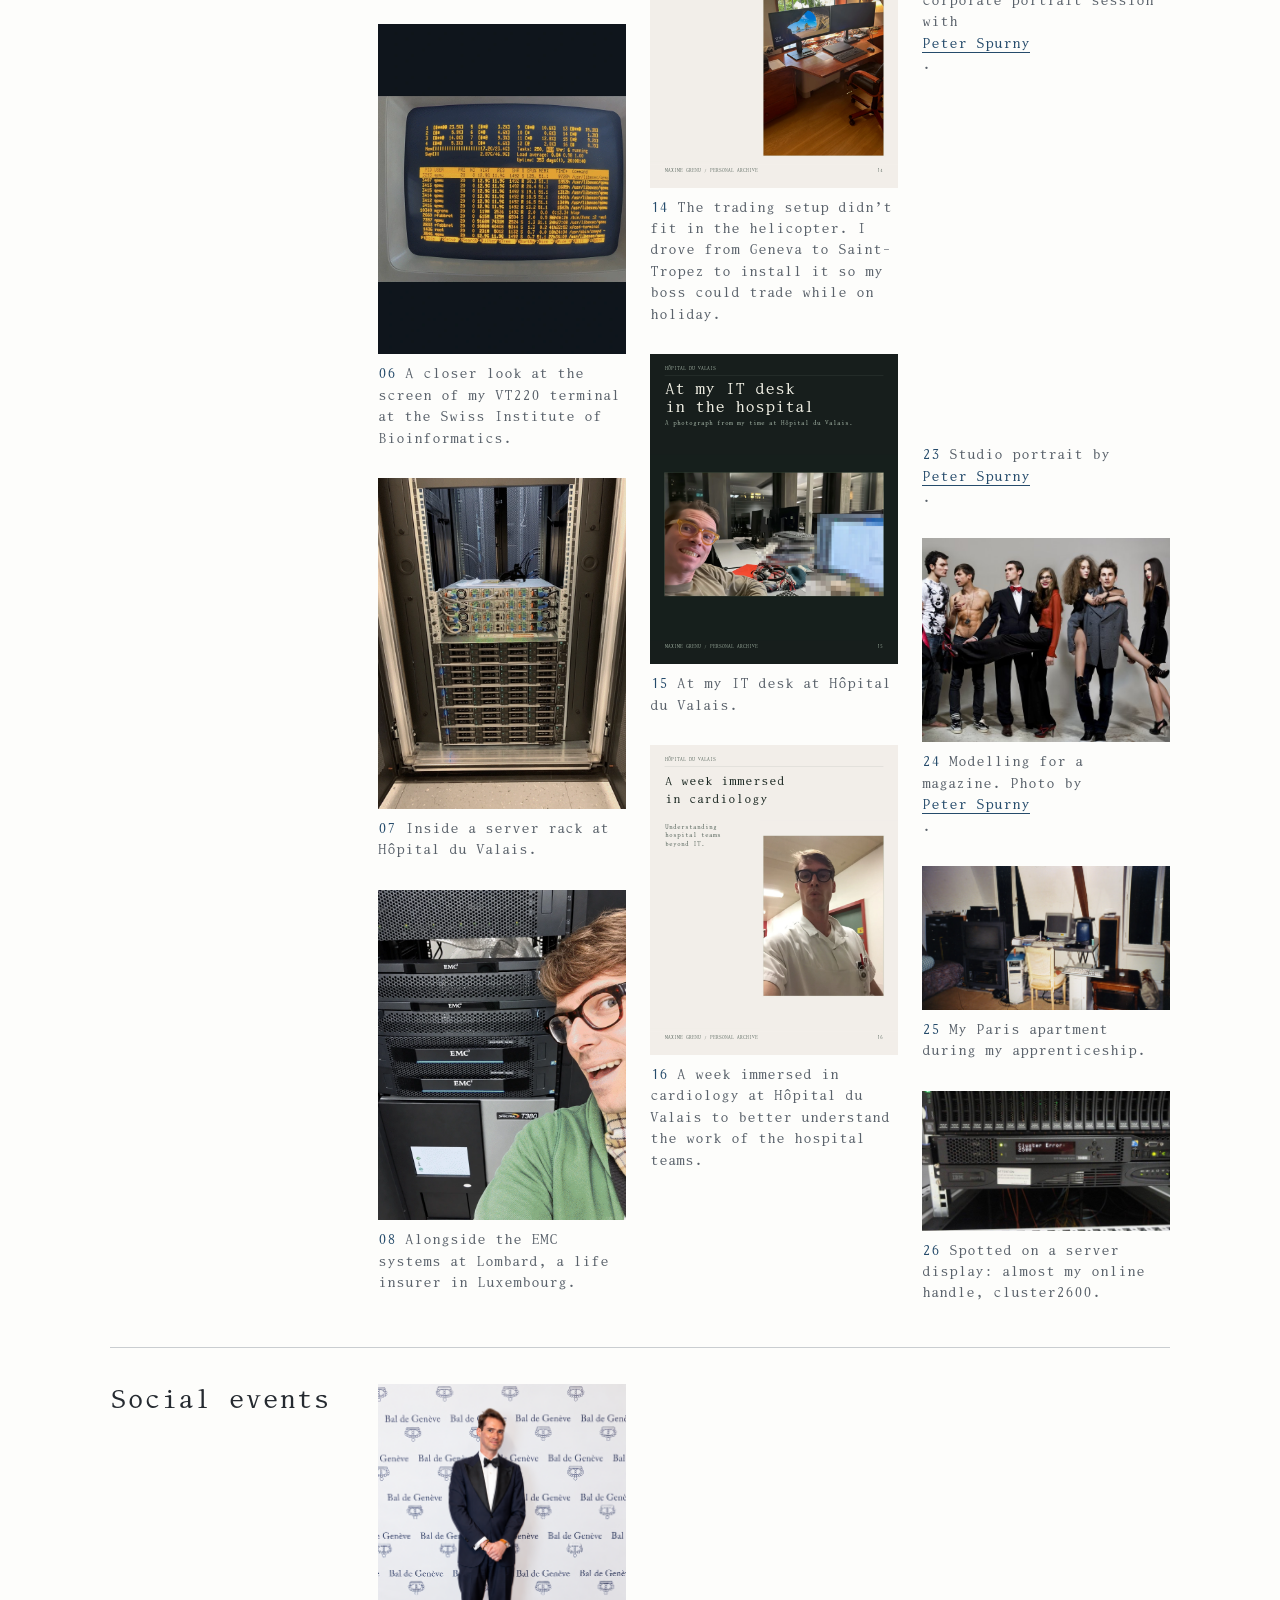
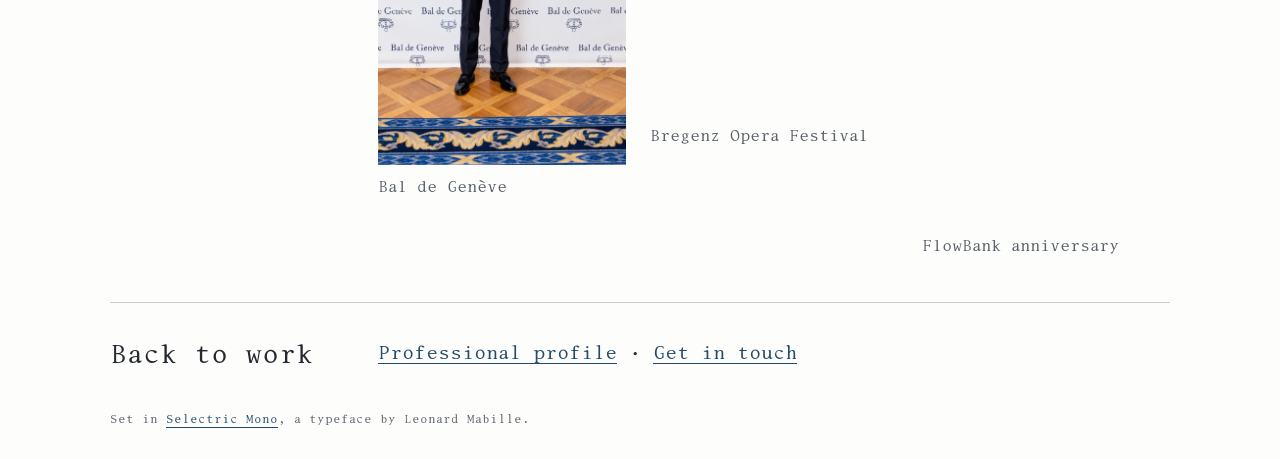
==== commit bd55927a: "Replace generic photo-note typography and highlight Malt and Udemy" ====
--- a/personal.html
+++ b/personal.html
@@ -148,62 +148,62 @@
             <figcaption><span class="archive-number">08</span> Alongside the EMC systems at Lombard, a life insurer in Luxembourg.</figcaption>
           </figure>
           <figure class="archive-photo" id="photo-09">
-            <a href="assets/work-in-pictures/page-01.webp" target="_blank" rel="noreferrer" aria-label="Open archive photo 9 at full size">
-              <img src="assets/work-in-pictures/page-01.webp" alt="Photo notebook showing an earlier multi-monitor workstation at home." width="1600" height="2000" loading="lazy" decoding="async" />
+            <a href="assets/work-in-pictures/page-01.svg" target="_blank" rel="noreferrer" aria-label="Open archive photo 9 at full size">
+              <img src="assets/work-in-pictures/page-01.svg" alt="Photo notebook showing an earlier multi-monitor workstation at home." width="1600" height="2000" loading="lazy" decoding="async" />
             </a>
             <figcaption><span class="archive-number">09</span> An earlier multi-monitor setup at home.</figcaption>
           </figure>
           <figure class="archive-photo" id="photo-10">
-            <a href="assets/work-in-pictures/page-02.webp" target="_blank" rel="noreferrer" aria-label="Open archive photo 10 at full size">
-              <img src="assets/work-in-pictures/page-02.webp" alt="Two photographs of older computer desks and monitors." width="1600" height="2000" loading="lazy" decoding="async" />
+            <a href="assets/work-in-pictures/page-02.svg" target="_blank" rel="noreferrer" aria-label="Open archive photo 10 at full size">
+              <img src="assets/work-in-pictures/page-02.svg" alt="Two photographs of older computer desks and monitors." width="1600" height="2000" loading="lazy" decoding="async" />
             </a>
             <figcaption><span class="archive-number">10</span> A look back at my older computer setups.</figcaption>
           </figure>
           <figure class="archive-photo" id="photo-11">
-            <a href="assets/work-in-pictures/page-03.webp" target="_blank" rel="noreferrer" aria-label="Open archive photo 11 at full size">
-              <img src="assets/work-in-pictures/page-03.webp" alt="Photo notebook showing my IBM Selectric typewriter and vintage computer." width="1600" height="2000" loading="lazy" decoding="async" />
+            <a href="assets/work-in-pictures/page-03.svg" target="_blank" rel="noreferrer" aria-label="Open archive photo 11 at full size">
+              <img src="assets/work-in-pictures/page-03.svg" alt="Photo notebook showing my IBM Selectric typewriter and vintage computer." width="1600" height="2000" loading="lazy" decoding="async" />
             </a>
             <figcaption><span class="archive-number">11</span> My own retro hardware: an IBM Selectric typewriter and a vintage computer.</figcaption>
           </figure>
           <figure class="archive-photo" id="photo-12">
-            <a href="assets/work-in-pictures/page-04.webp" target="_blank" rel="noreferrer" aria-label="Open archive photo 12 at full size">
-              <img src="assets/work-in-pictures/page-04.webp" alt="Front and rear views of server racks and cabling at Hôpital du Valais." width="1600" height="2000" loading="lazy" decoding="async" />
+            <a href="assets/work-in-pictures/page-04.svg" target="_blank" rel="noreferrer" aria-label="Open archive photo 12 at full size">
+              <img src="assets/work-in-pictures/page-04.svg" alt="Front and rear views of server racks and cabling at Hôpital du Valais." width="1600" height="2000" loading="lazy" decoding="async" />
             </a>
             <figcaption><span class="archive-number">12</span> The infrastructure at Hôpital du Valais, seen from both sides of the rack.</figcaption>
           </figure>
           <figure class="archive-photo" id="photo-14">
-            <a href="assets/work-in-pictures/page-06.webp" target="_blank" rel="noreferrer" aria-label="Open archive photo 14 at full size">
-              <img src="assets/work-in-pictures/page-06.webp" alt="The COVID home setup. Two photographs of a home office with an ultrawide monitor." width="1600" height="2000" loading="lazy" decoding="async" />
+            <a href="assets/work-in-pictures/page-06.svg" target="_blank" rel="noreferrer" aria-label="Open archive photo 14 at full size">
+              <img src="assets/work-in-pictures/page-06.svg" alt="The COVID home setup. Two photographs of a home office with an ultrawide monitor." width="1600" height="2000" loading="lazy" decoding="async" />
             </a>
             <figcaption><span class="archive-number">13</span> My home office during COVID, built around an ultrawide monitor.</figcaption>
           </figure>
           <figure class="archive-photo" id="photo-15">
-            <a href="assets/work-in-pictures/page-07.webp" target="_blank" rel="noreferrer" aria-label="Open archive photo 15 at full size">
-              <img src="assets/work-in-pictures/page-07.webp" alt="The boss summer setup. A sunlit desk with two monitors beside a garden window." width="1600" height="2000" loading="lazy" decoding="async" />
+            <a href="assets/work-in-pictures/page-07.svg" target="_blank" rel="noreferrer" aria-label="Open archive photo 15 at full size">
+              <img src="assets/work-in-pictures/page-07.svg" alt="The boss summer setup. A sunlit desk with two monitors beside a garden window." width="1600" height="2000" loading="lazy" decoding="async" />
             </a>
             <figcaption><span class="archive-number">14</span> The trading setup didn’t fit in the helicopter. I drove from Geneva to Saint-Tropez to install it so my boss could trade while on holiday.</figcaption>
           </figure>
           <figure class="archive-photo" id="photo-16">
-            <a href="assets/work-in-pictures/page-08.webp" target="_blank" rel="noreferrer" aria-label="Open archive photo 16 at full size">
-              <img src="assets/work-in-pictures/page-08.webp" alt="Office selfie at my IT desk at Hôpital du Valais." width="1600" height="2000" loading="lazy" decoding="async" />
+            <a href="assets/work-in-pictures/page-08.svg" target="_blank" rel="noreferrer" aria-label="Open archive photo 16 at full size">
+              <img src="assets/work-in-pictures/page-08.svg" alt="Office selfie at my IT desk at Hôpital du Valais." width="1600" height="2000" loading="lazy" decoding="async" />
             </a>
             <figcaption><span class="archive-number">15</span> At my IT desk at Hôpital du Valais.</figcaption>
           </figure>
           <figure class="archive-photo" id="photo-17">
-            <a href="assets/work-in-pictures/page-09.webp" target="_blank" rel="noreferrer" aria-label="Open archive photo 17 at full size">
-              <img src="assets/work-in-pictures/page-09.webp" alt="Portrait in a white uniform during a week of immersion in cardiology at Hôpital du Valais." width="1600" height="2000" loading="lazy" decoding="async" />
+            <a href="assets/work-in-pictures/page-09.svg" target="_blank" rel="noreferrer" aria-label="Open archive photo 17 at full size">
+              <img src="assets/work-in-pictures/page-09.svg" alt="Portrait in a white uniform during a week of immersion in cardiology at Hôpital du Valais." width="1600" height="2000" loading="lazy" decoding="async" />
             </a>
             <figcaption><span class="archive-number">16</span> A week immersed in cardiology at Hôpital du Valais to better understand the work of the hospital teams.</figcaption>
           </figure>
           <figure class="archive-photo" id="photo-18">
-            <a href="assets/work-in-pictures/page-10.webp" target="_blank" rel="noreferrer" aria-label="Open archive photo 18 at full size">
-              <img src="assets/work-in-pictures/page-10.webp" alt="Illuminated street in Shinjuku, Tokyo, from my time living in Japan between 2003 and 2005." width="1600" height="2000" loading="lazy" decoding="async" />
+            <a href="assets/work-in-pictures/page-10.svg" target="_blank" rel="noreferrer" aria-label="Open archive photo 18 at full size">
+              <img src="assets/work-in-pictures/page-10.svg" alt="Illuminated street in Shinjuku, Tokyo, from my time living in Japan between 2003 and 2005." width="1600" height="2000" loading="lazy" decoding="async" />
             </a>
             <figcaption><span class="archive-number">17</span> Shinjuku, Tokyo, from my time living in Japan between 2003 and 2005.</figcaption>
           </figure>
           <figure class="archive-photo" id="photo-19">
-            <a href="assets/work-in-pictures/page-11.webp" target="_blank" rel="noreferrer" aria-label="Open archive photo 19 at full size">
-              <img src="assets/work-in-pictures/page-11.webp" alt="Evening photograph at my desk at ERI, with a computer, lamp and books." width="1600" height="2000" loading="lazy" decoding="async" />
+            <a href="assets/work-in-pictures/page-11.svg" target="_blank" rel="noreferrer" aria-label="Open archive photo 19 at full size">
+              <img src="assets/work-in-pictures/page-11.svg" alt="Evening photograph at my desk at ERI, with a computer, lamp and books." width="1600" height="2000" loading="lazy" decoding="async" />
             </a>
             <figcaption><span class="archive-number">18</span> At my desk at ERI.</figcaption>
           </figure>
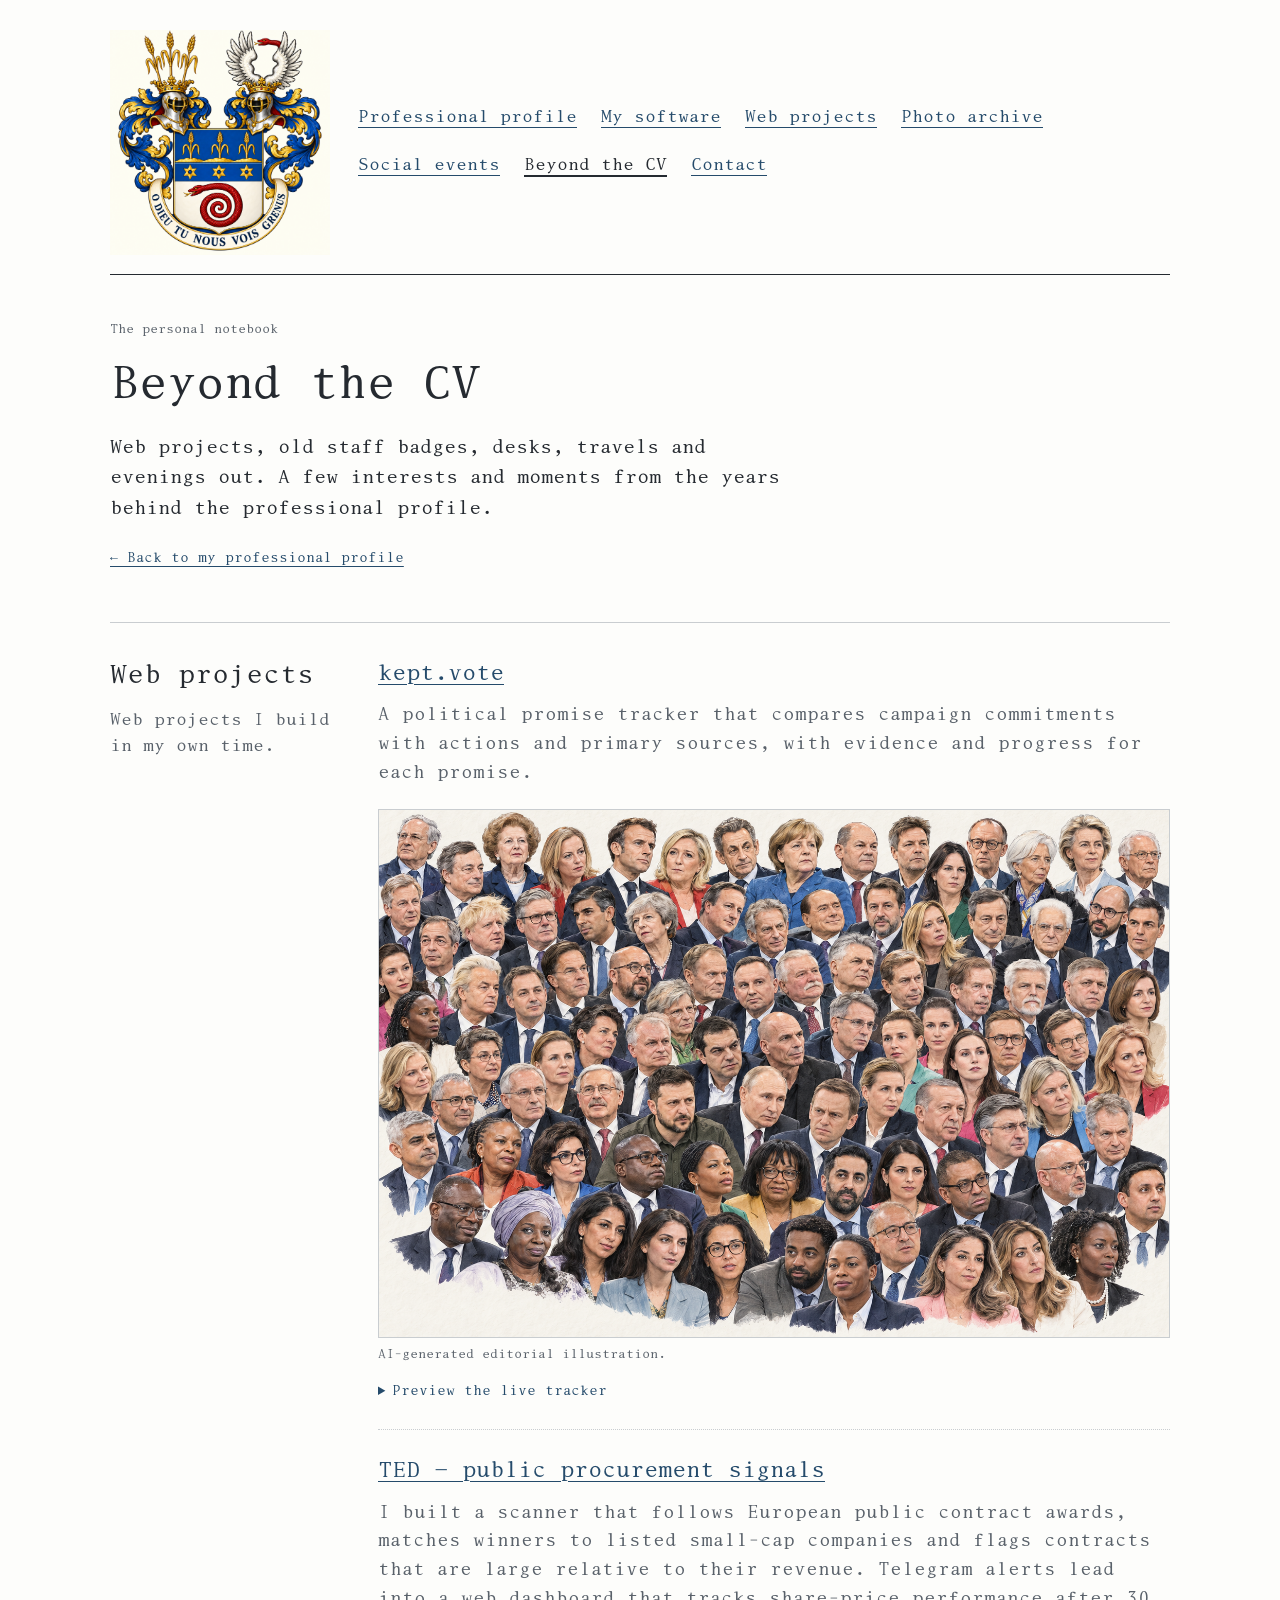
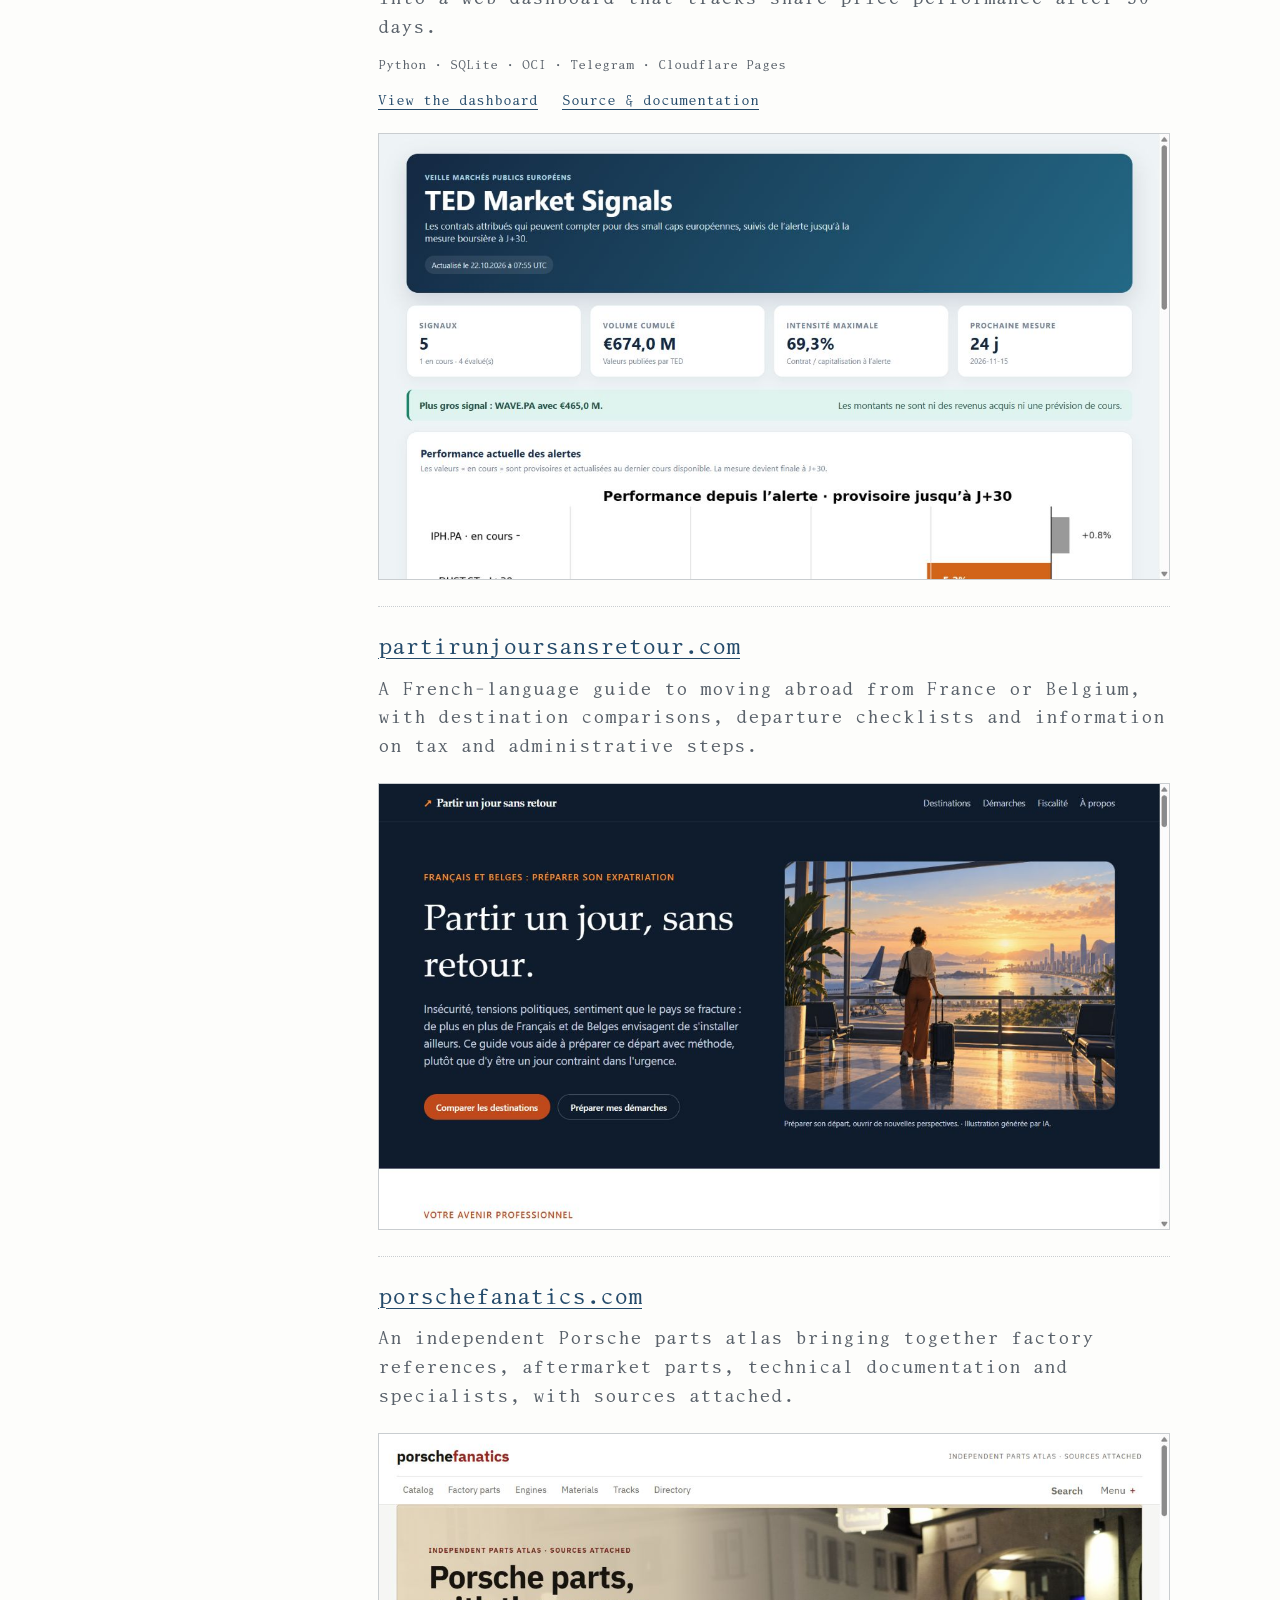
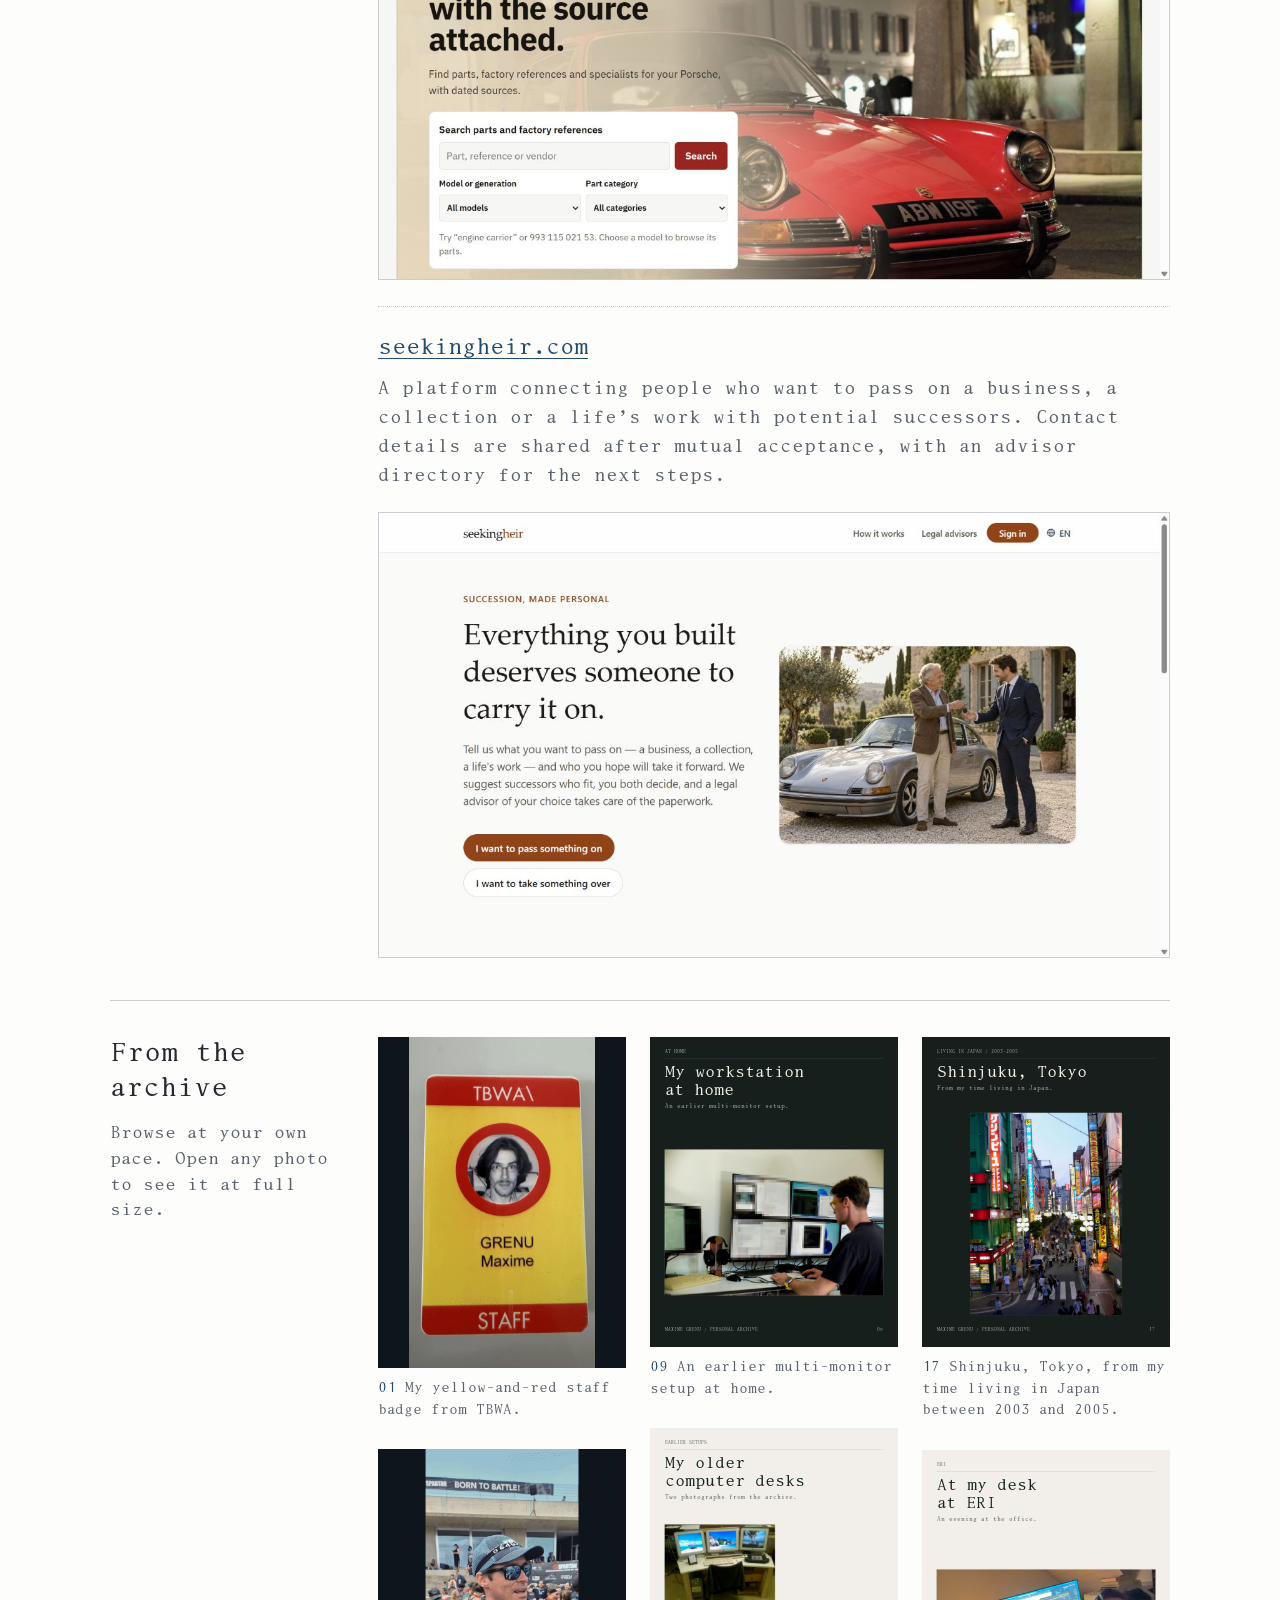
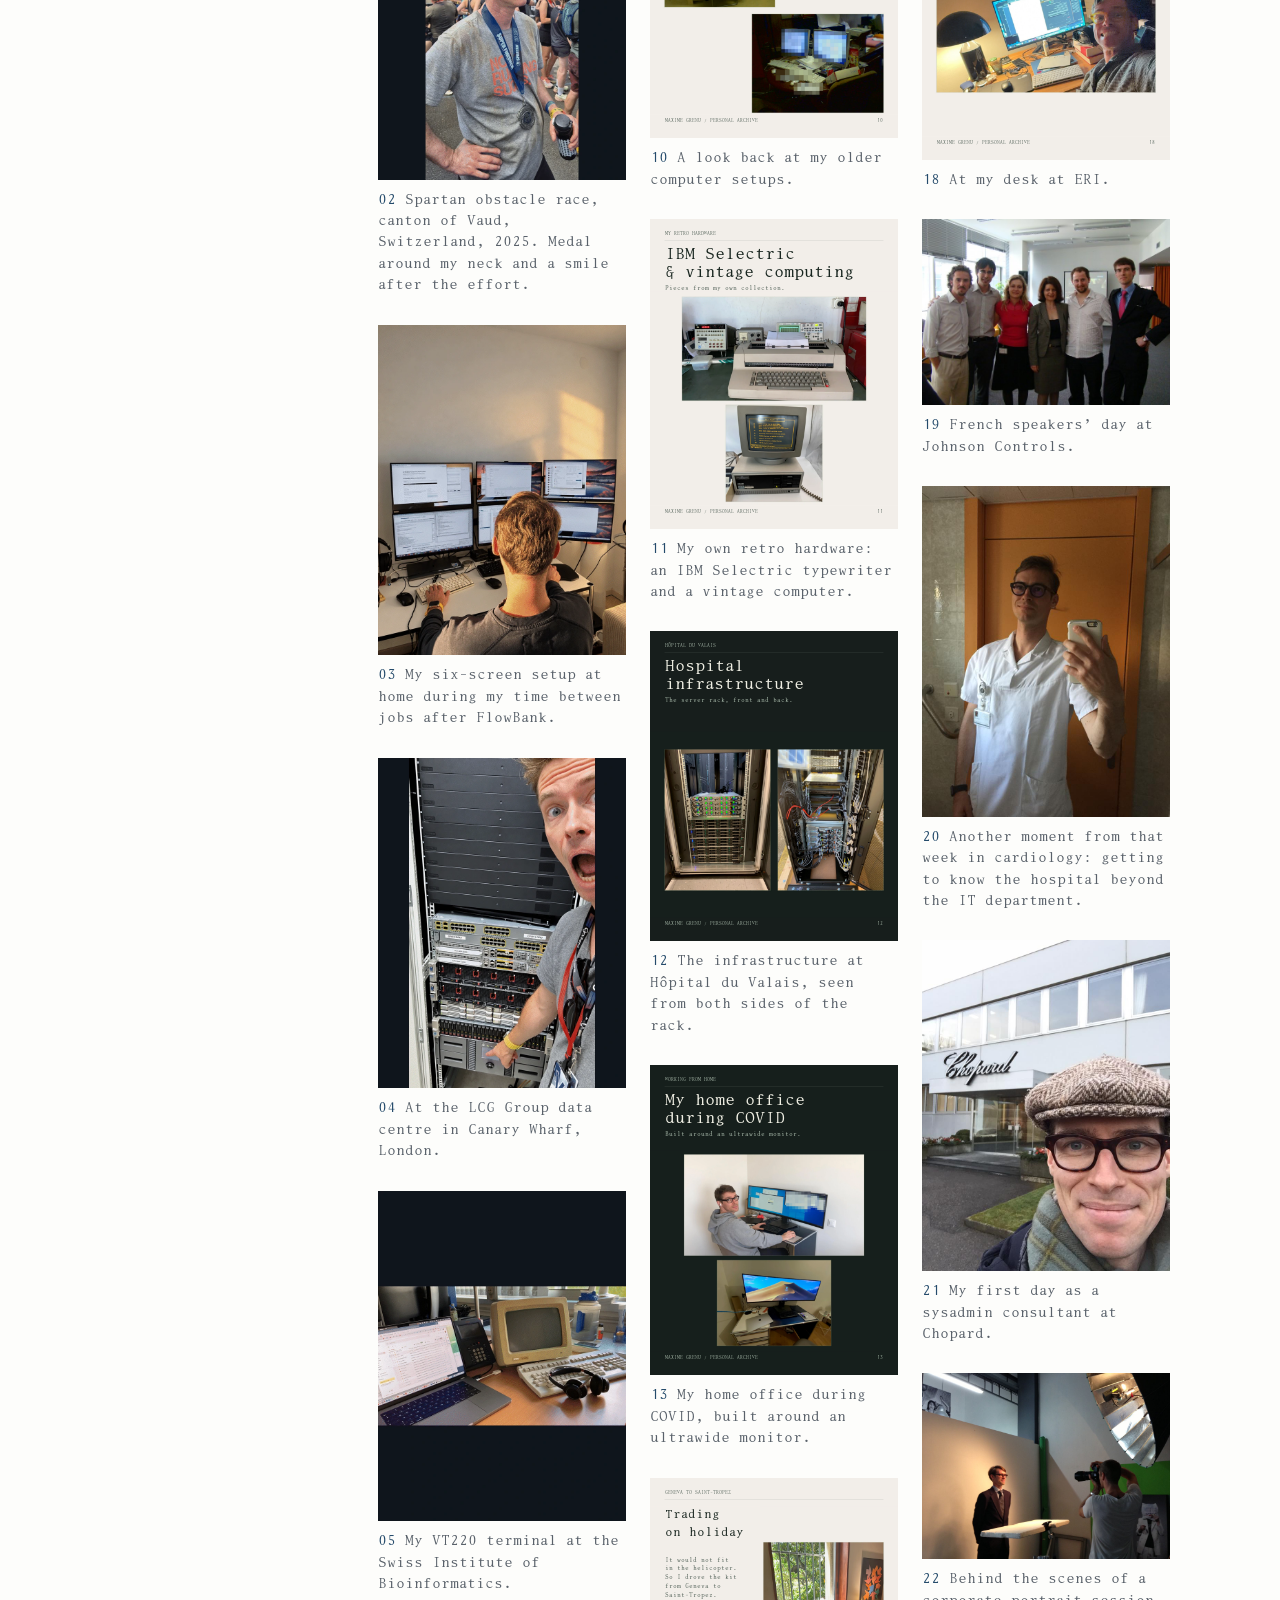
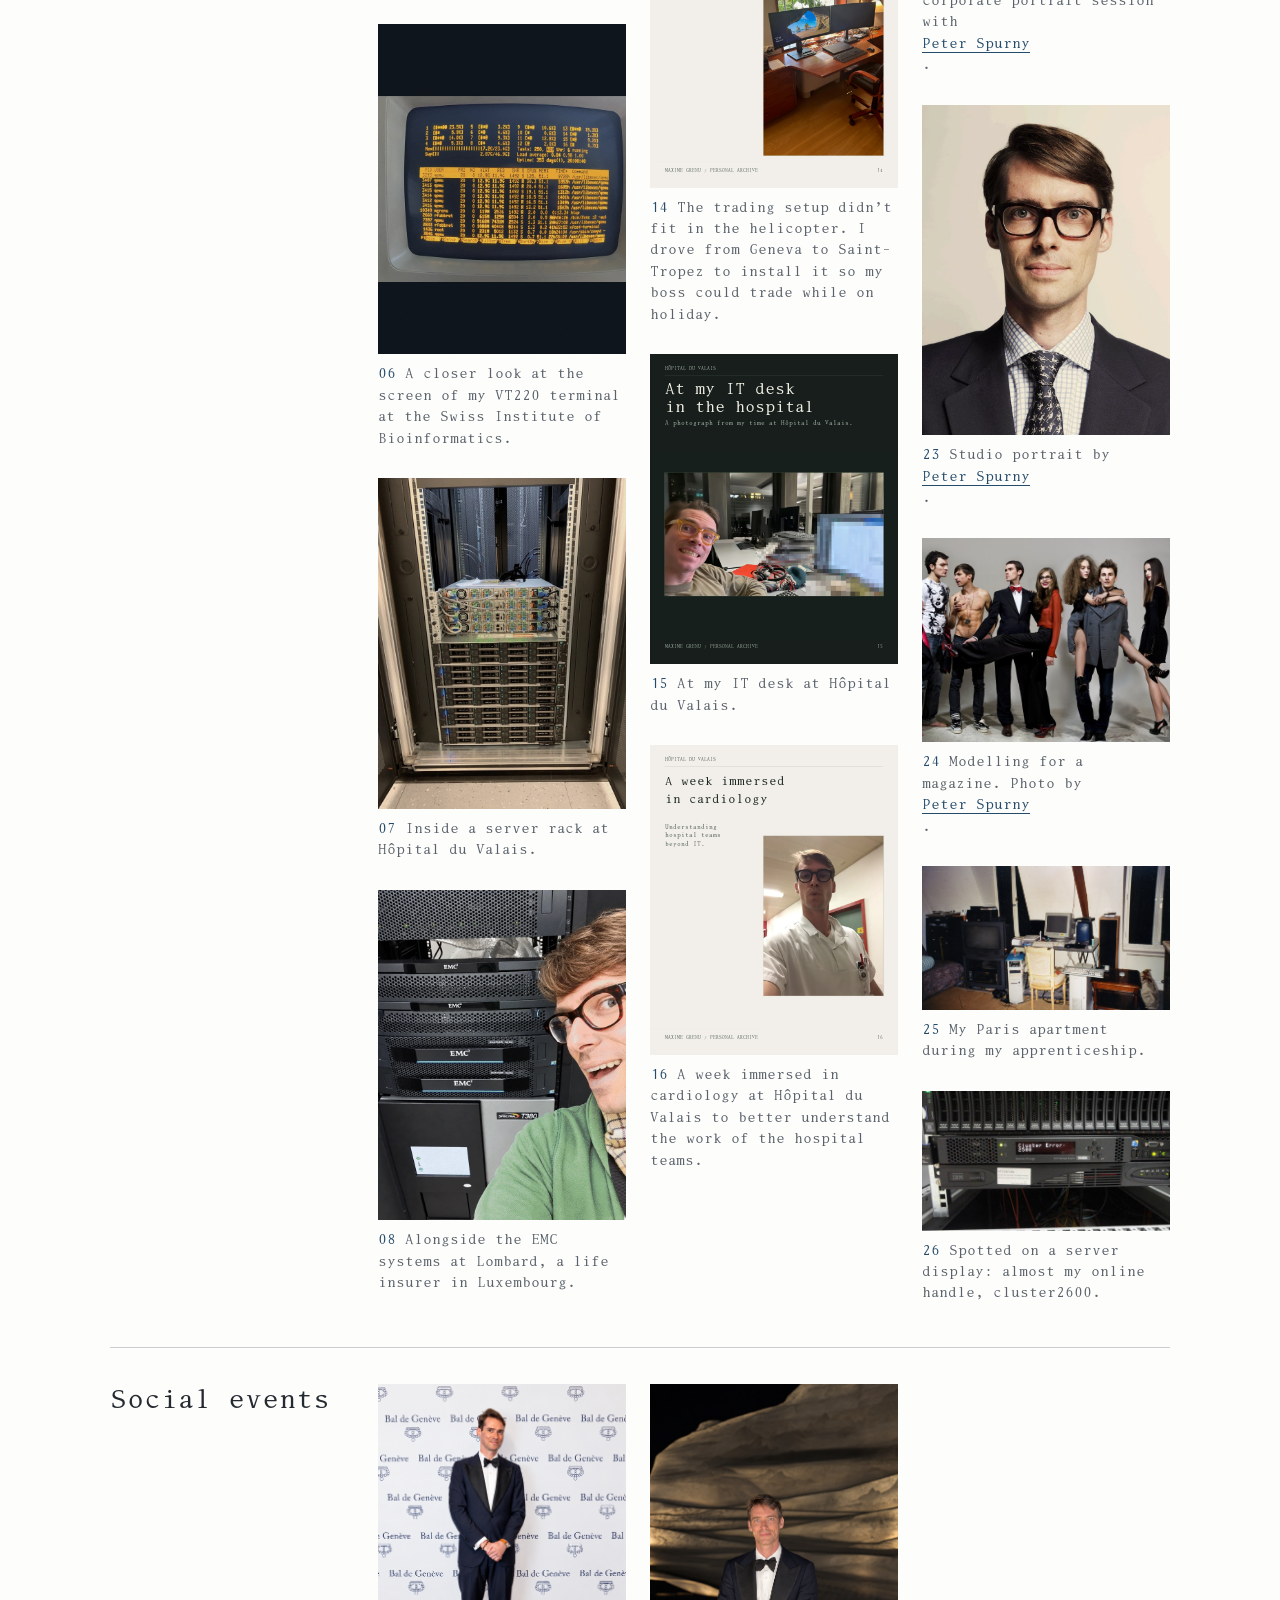
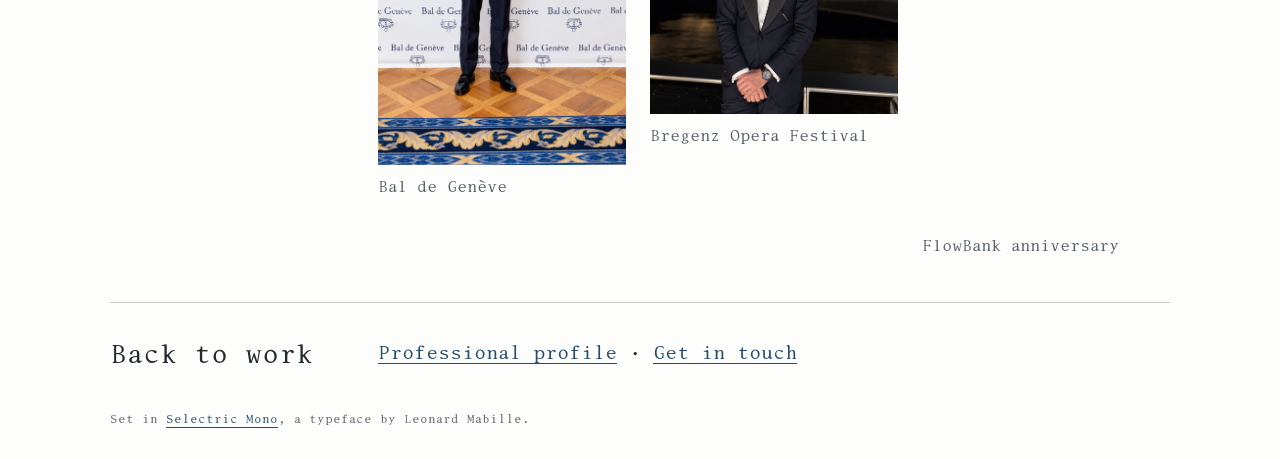
==== commit f240e707: "Update the main portrait with the new smiling photograph" ====
--- a/personal.html
+++ b/personal.html
@@ -6,7 +6,7 @@
     <meta name="description" content="Photographs and personal moments from Maxime Grenu’s archive." />
     <meta property="og:title" content="Beyond the CV | Maxime Grenu" />
     <meta property="og:description" content="From the yellow staff badge to travels, portraits and social events." />
-    <meta property="og:image" content="https://cluster2600.github.io/assets/maxime-grenu.jpeg" />
+    <meta property="og:image" content="https://cluster2600.github.io/assets/maxime-grenu-portrait-2026.png" />
     <meta property="og:url" content="https://cluster2600.github.io/personal.html" />
     <meta name="twitter:card" content="summary_large_image" />
     <title>Beyond the CV | Maxime Grenu</title>
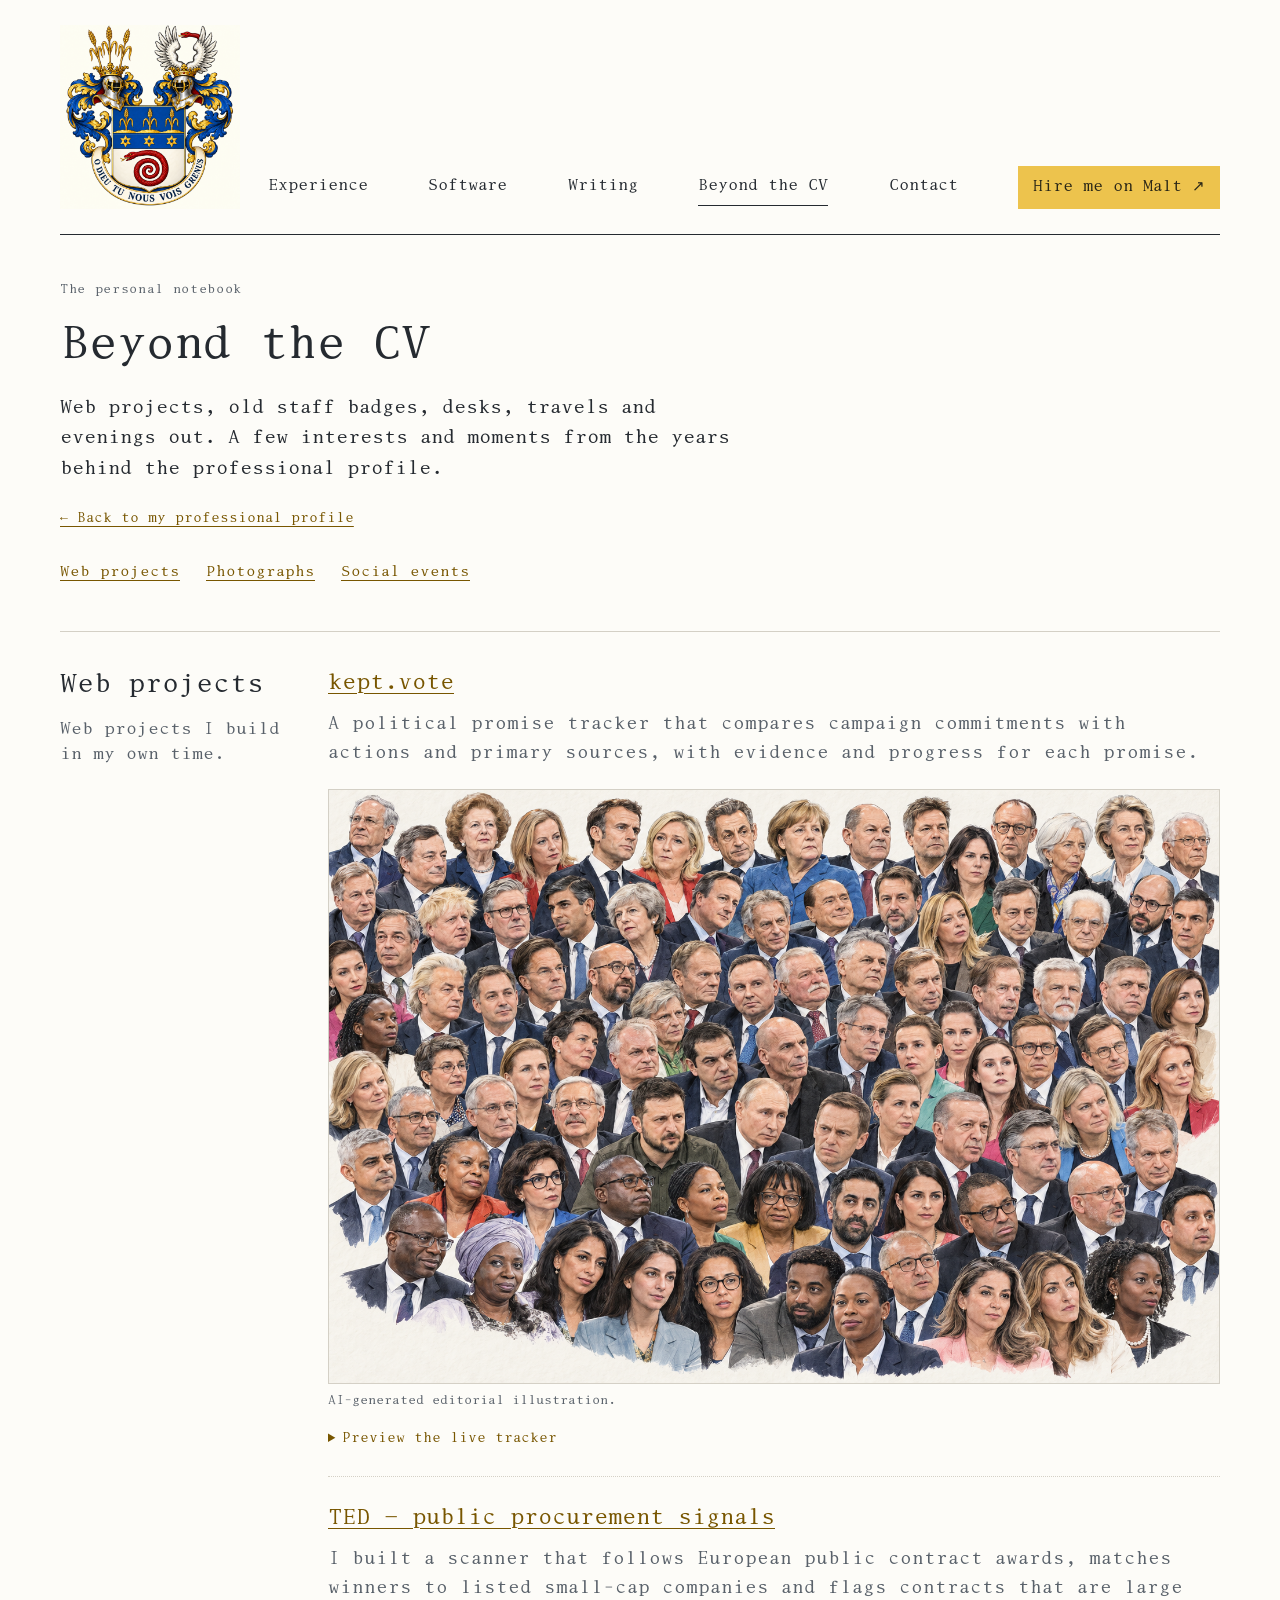
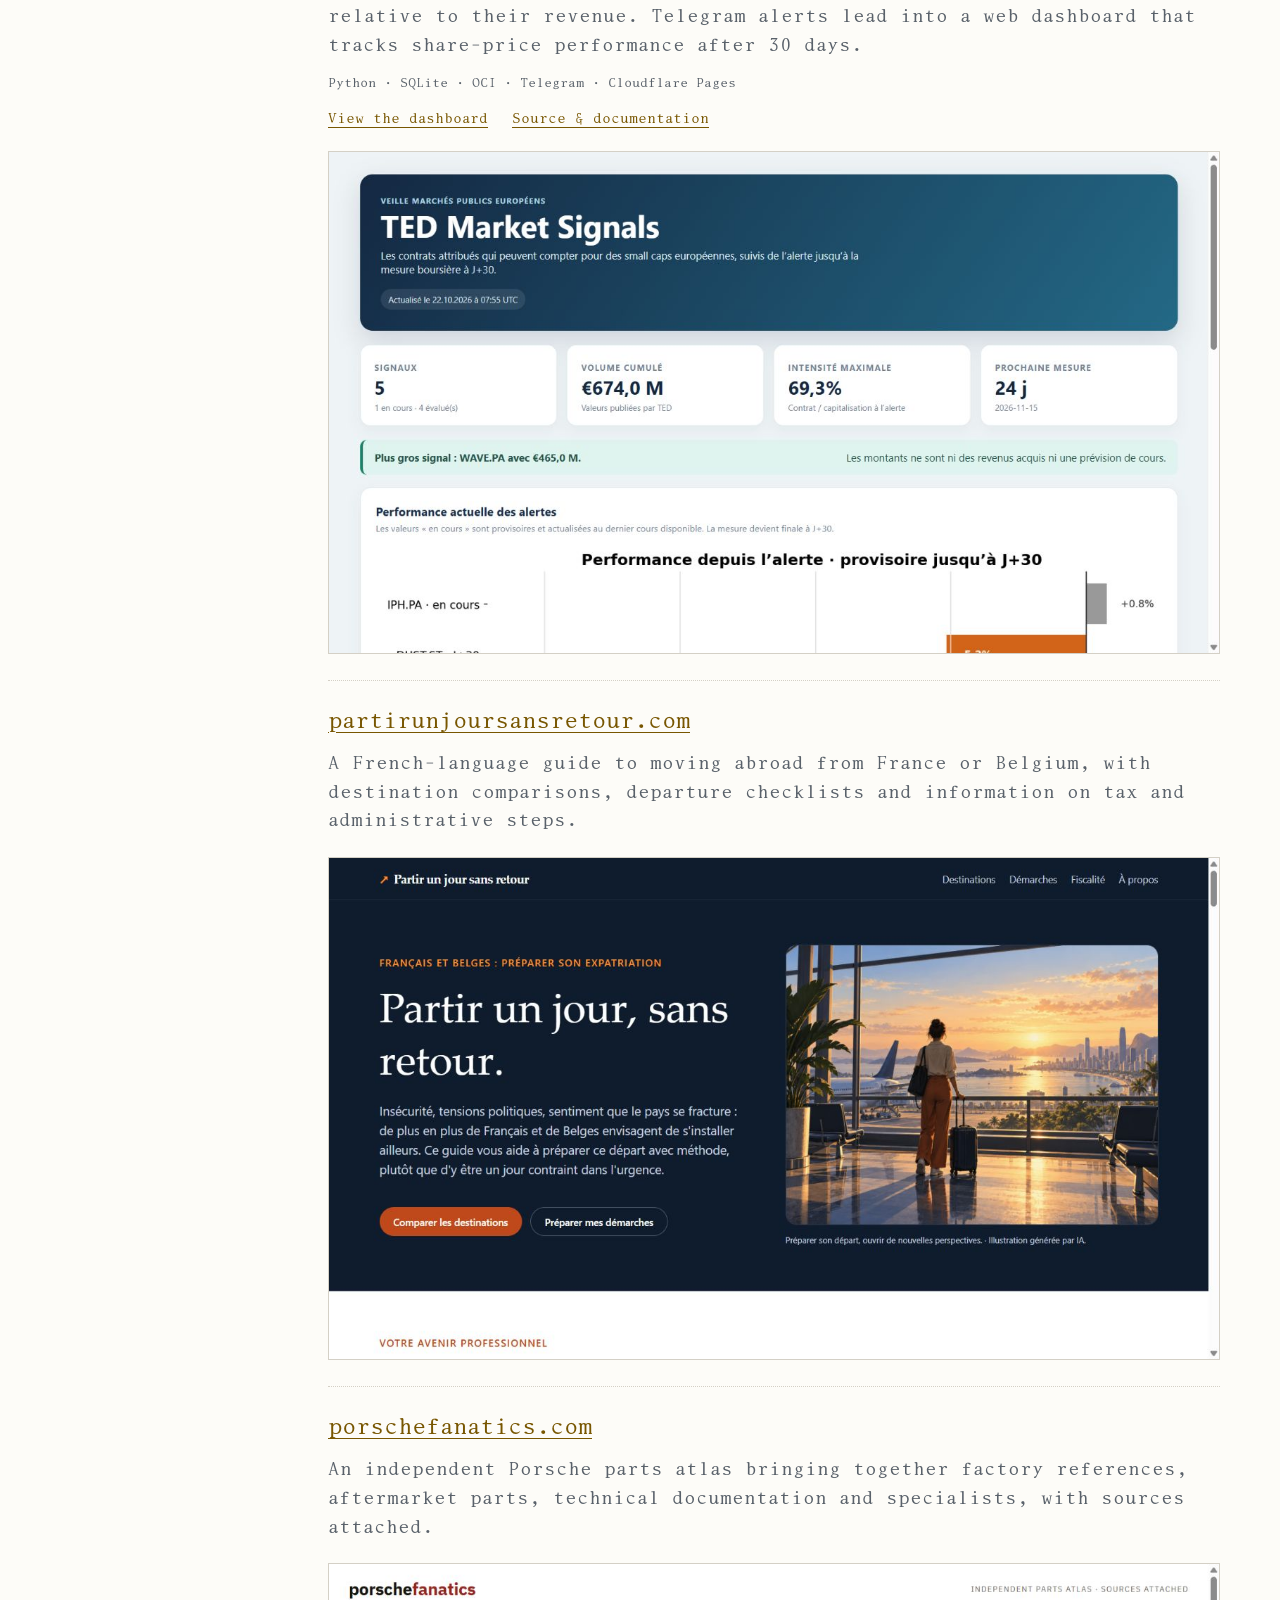
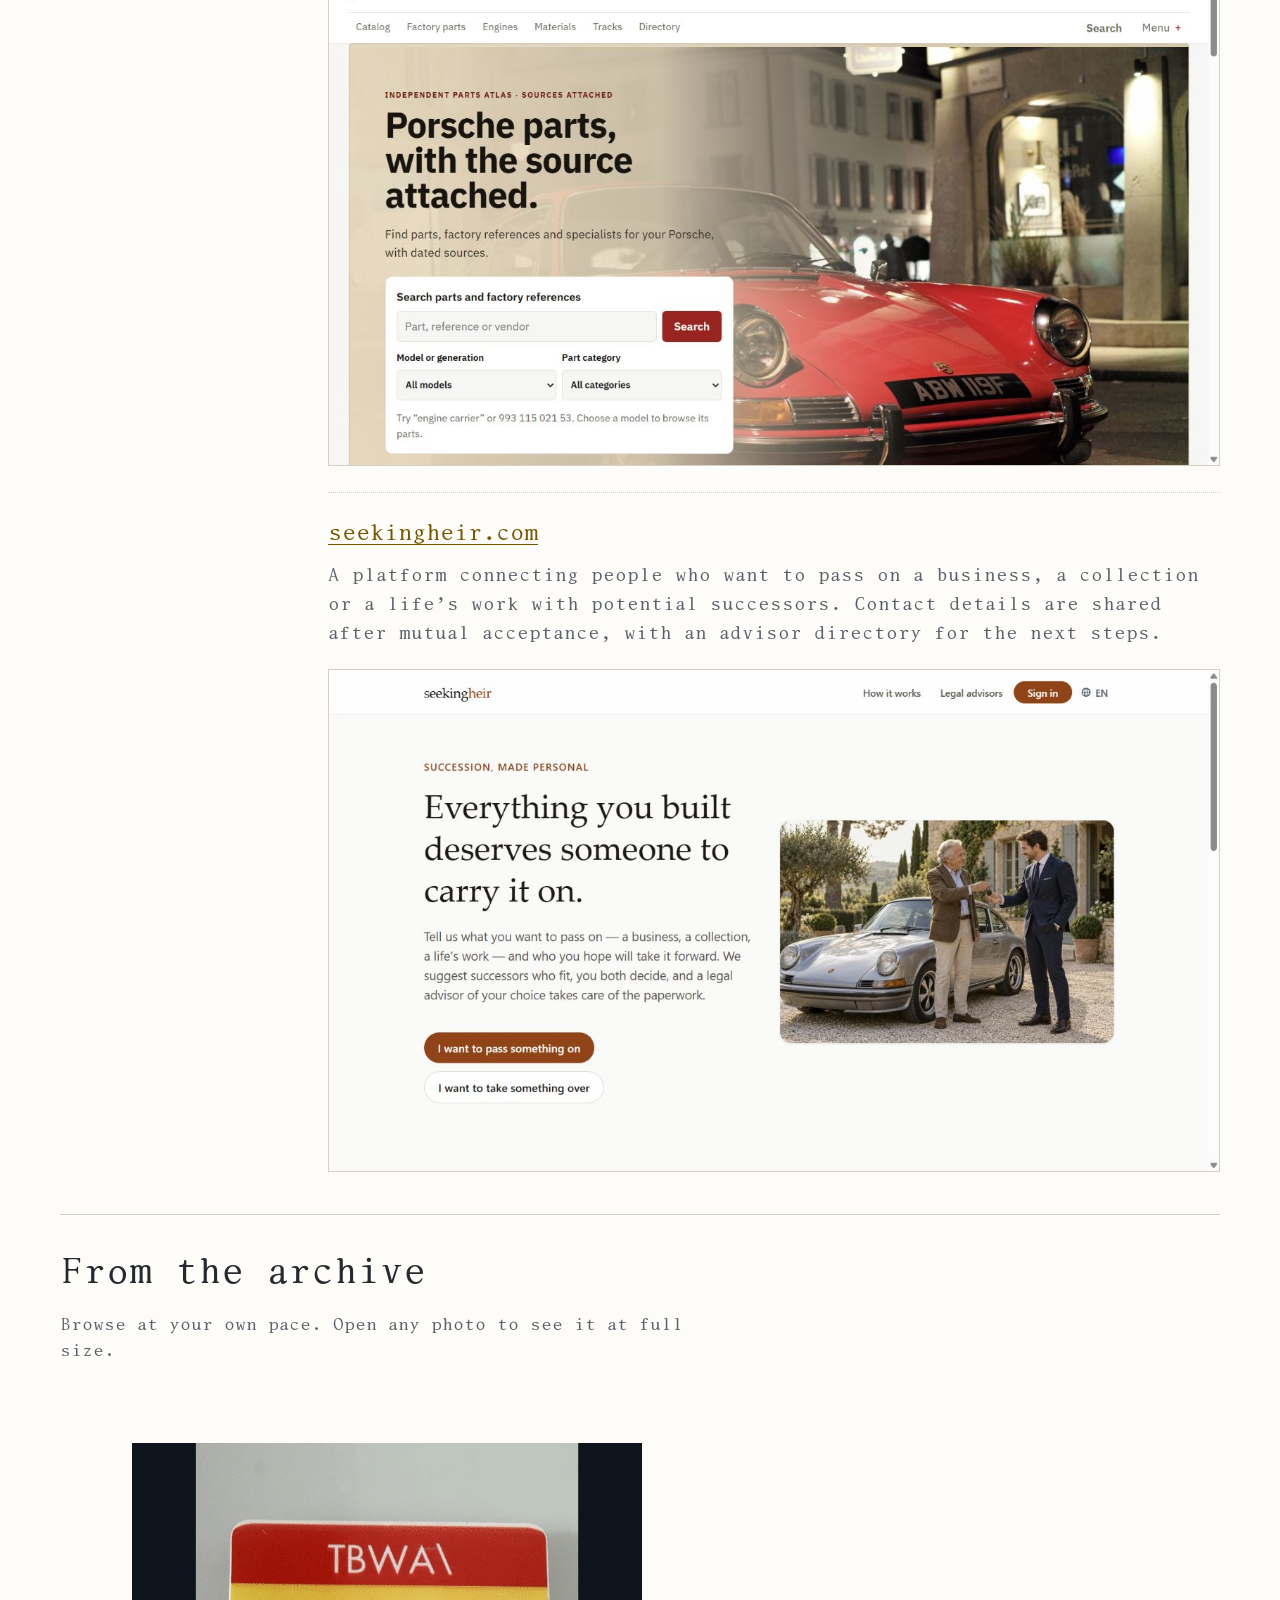
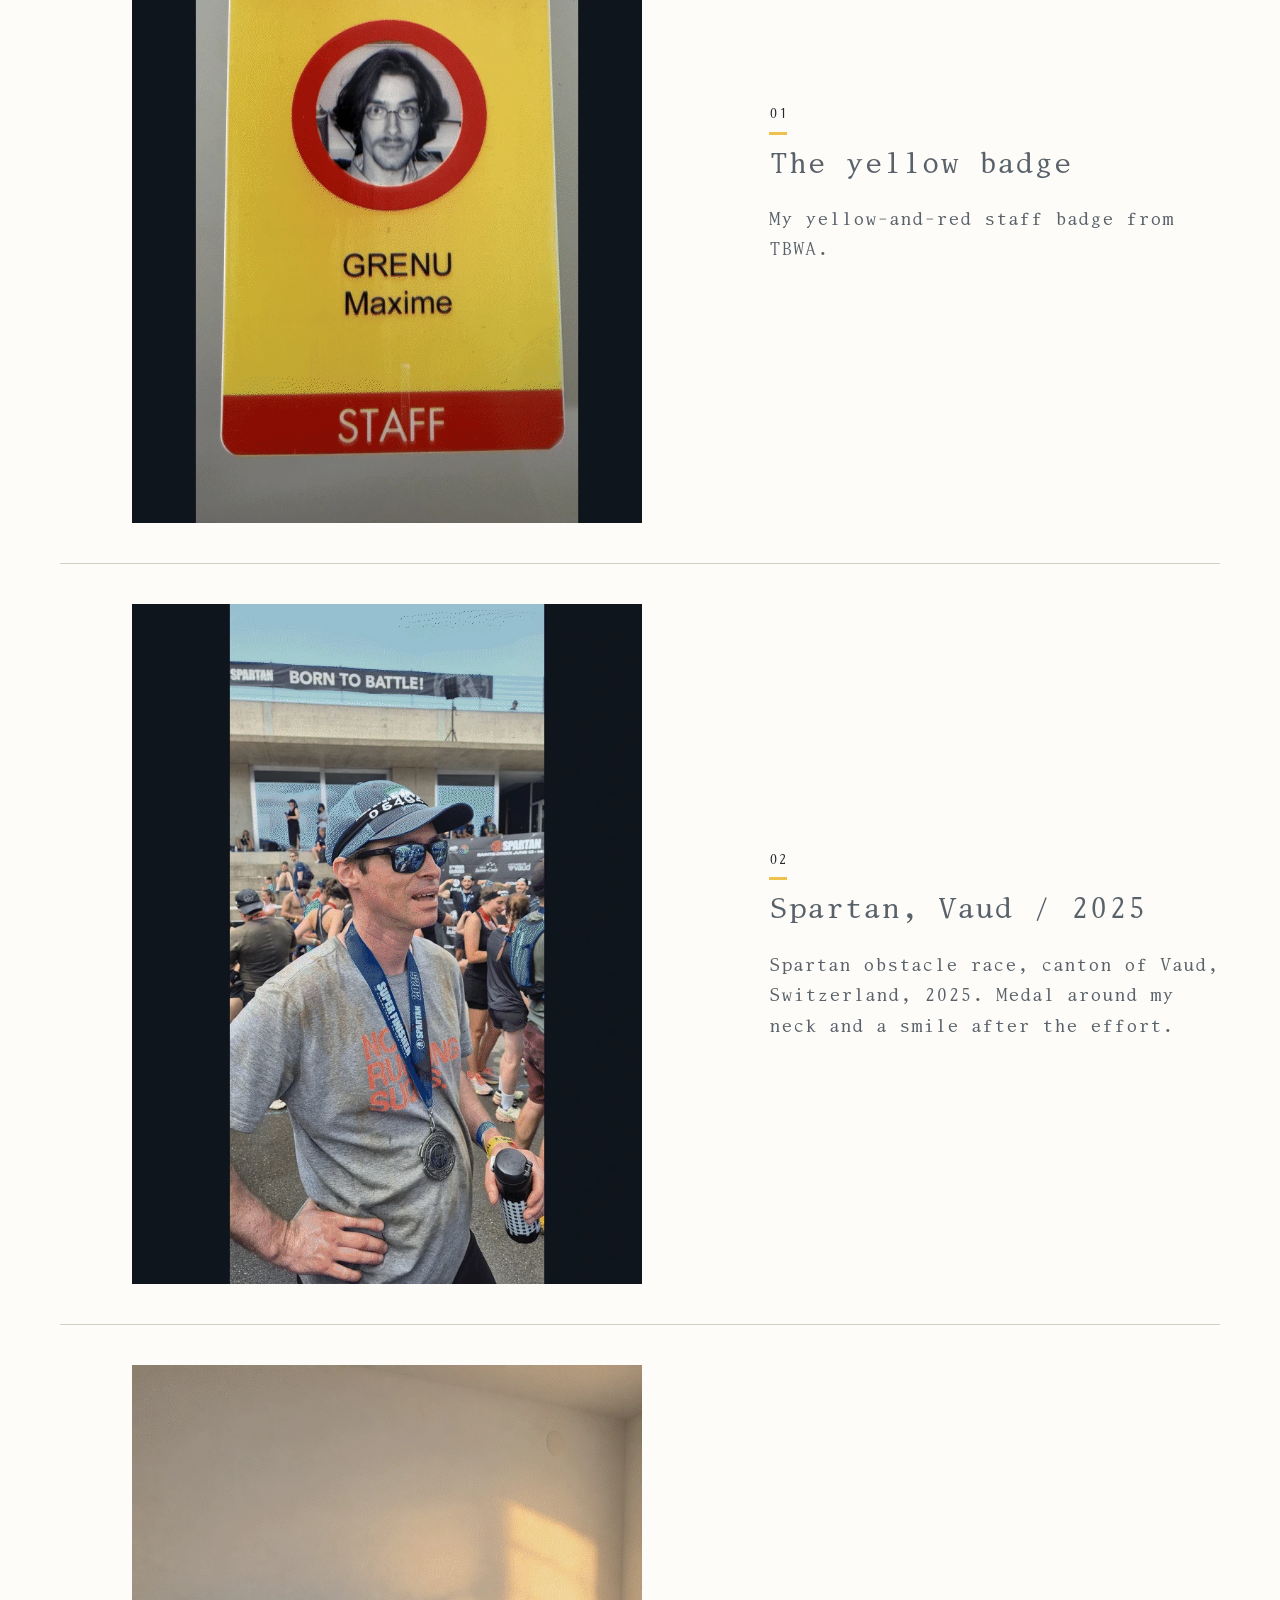
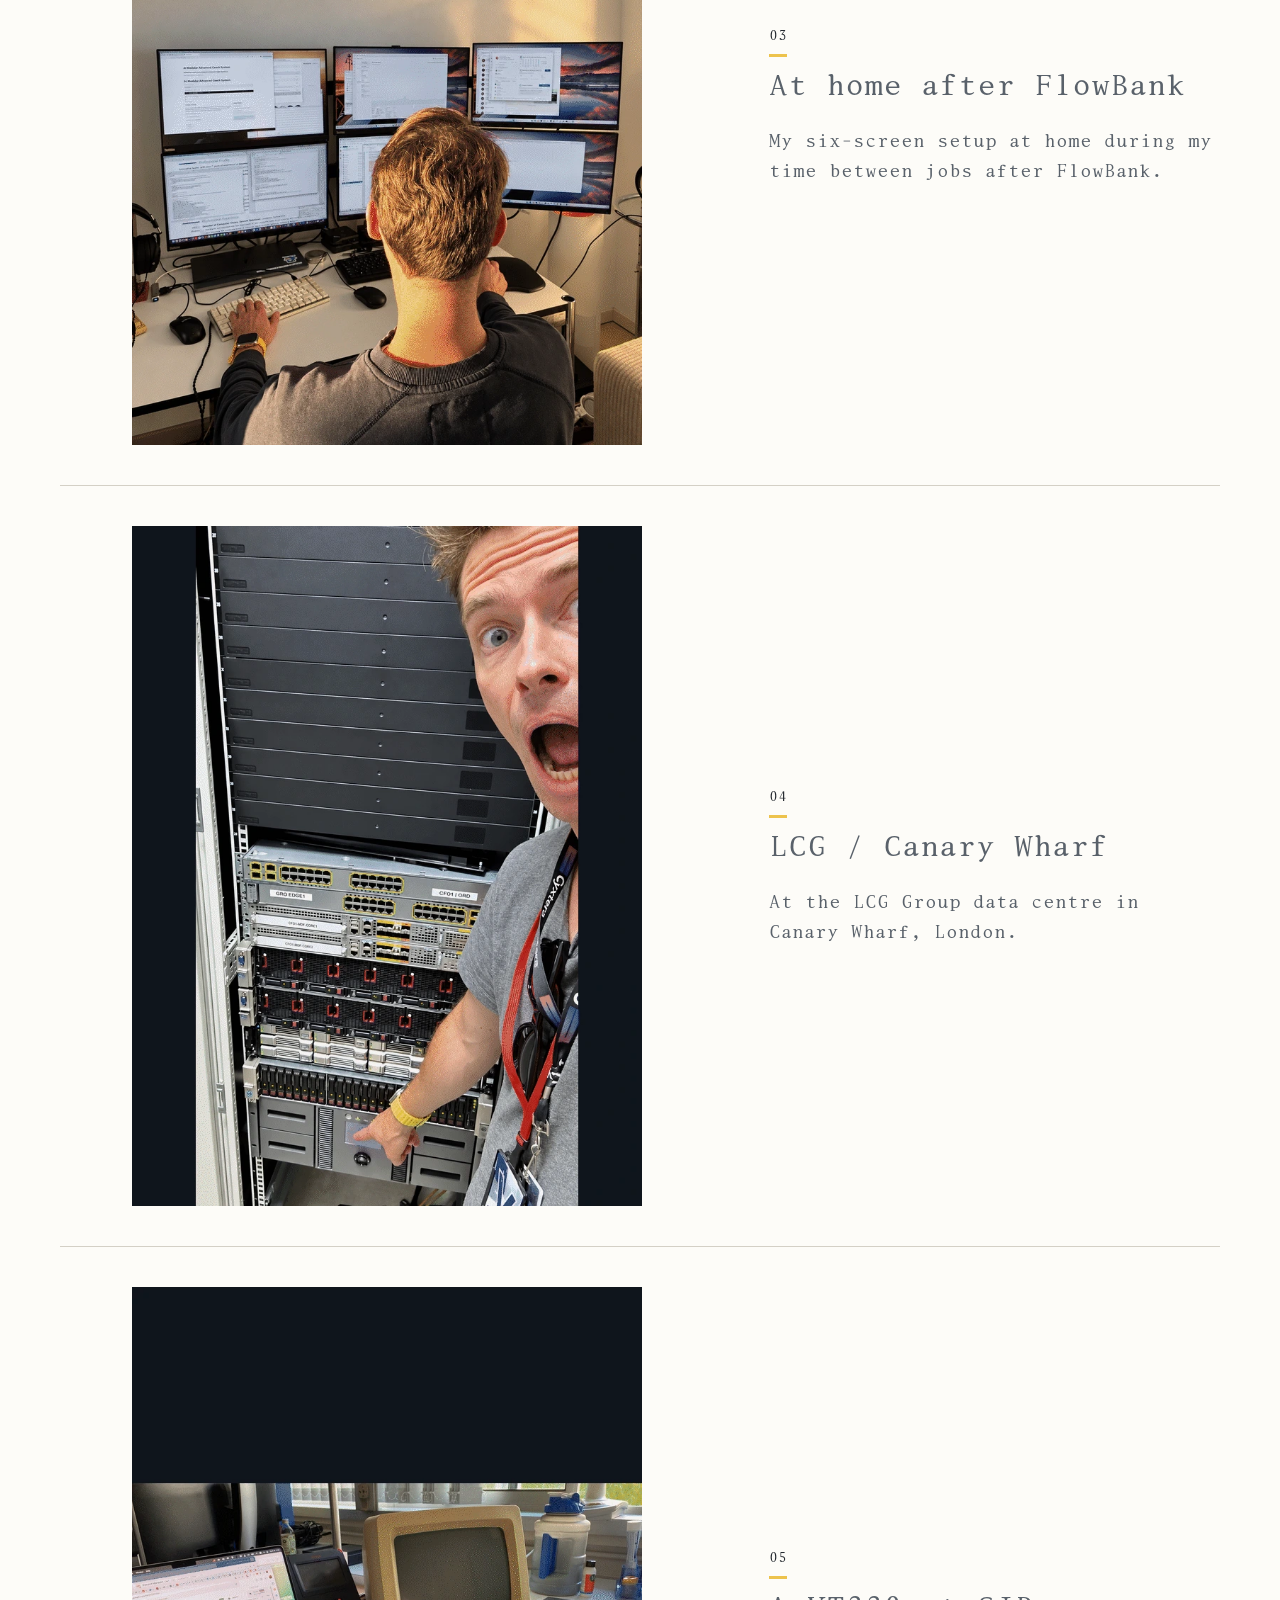
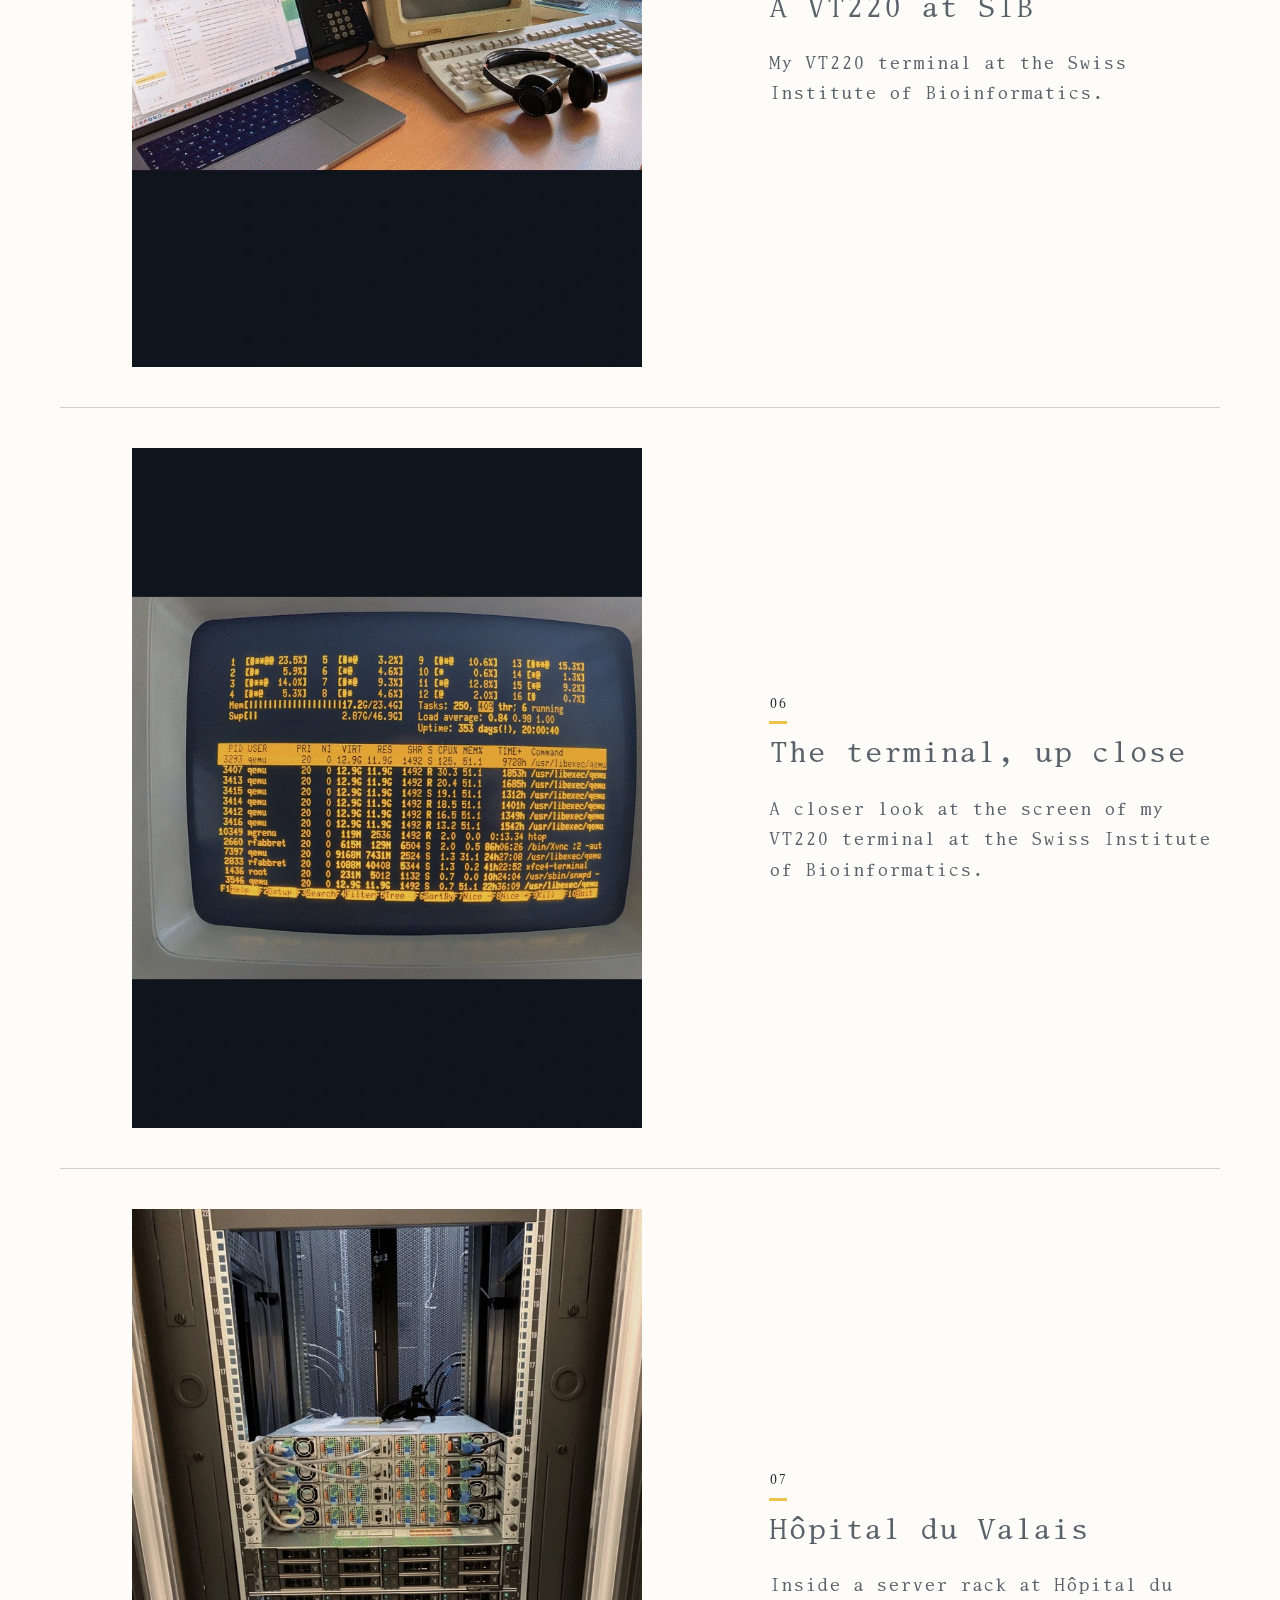
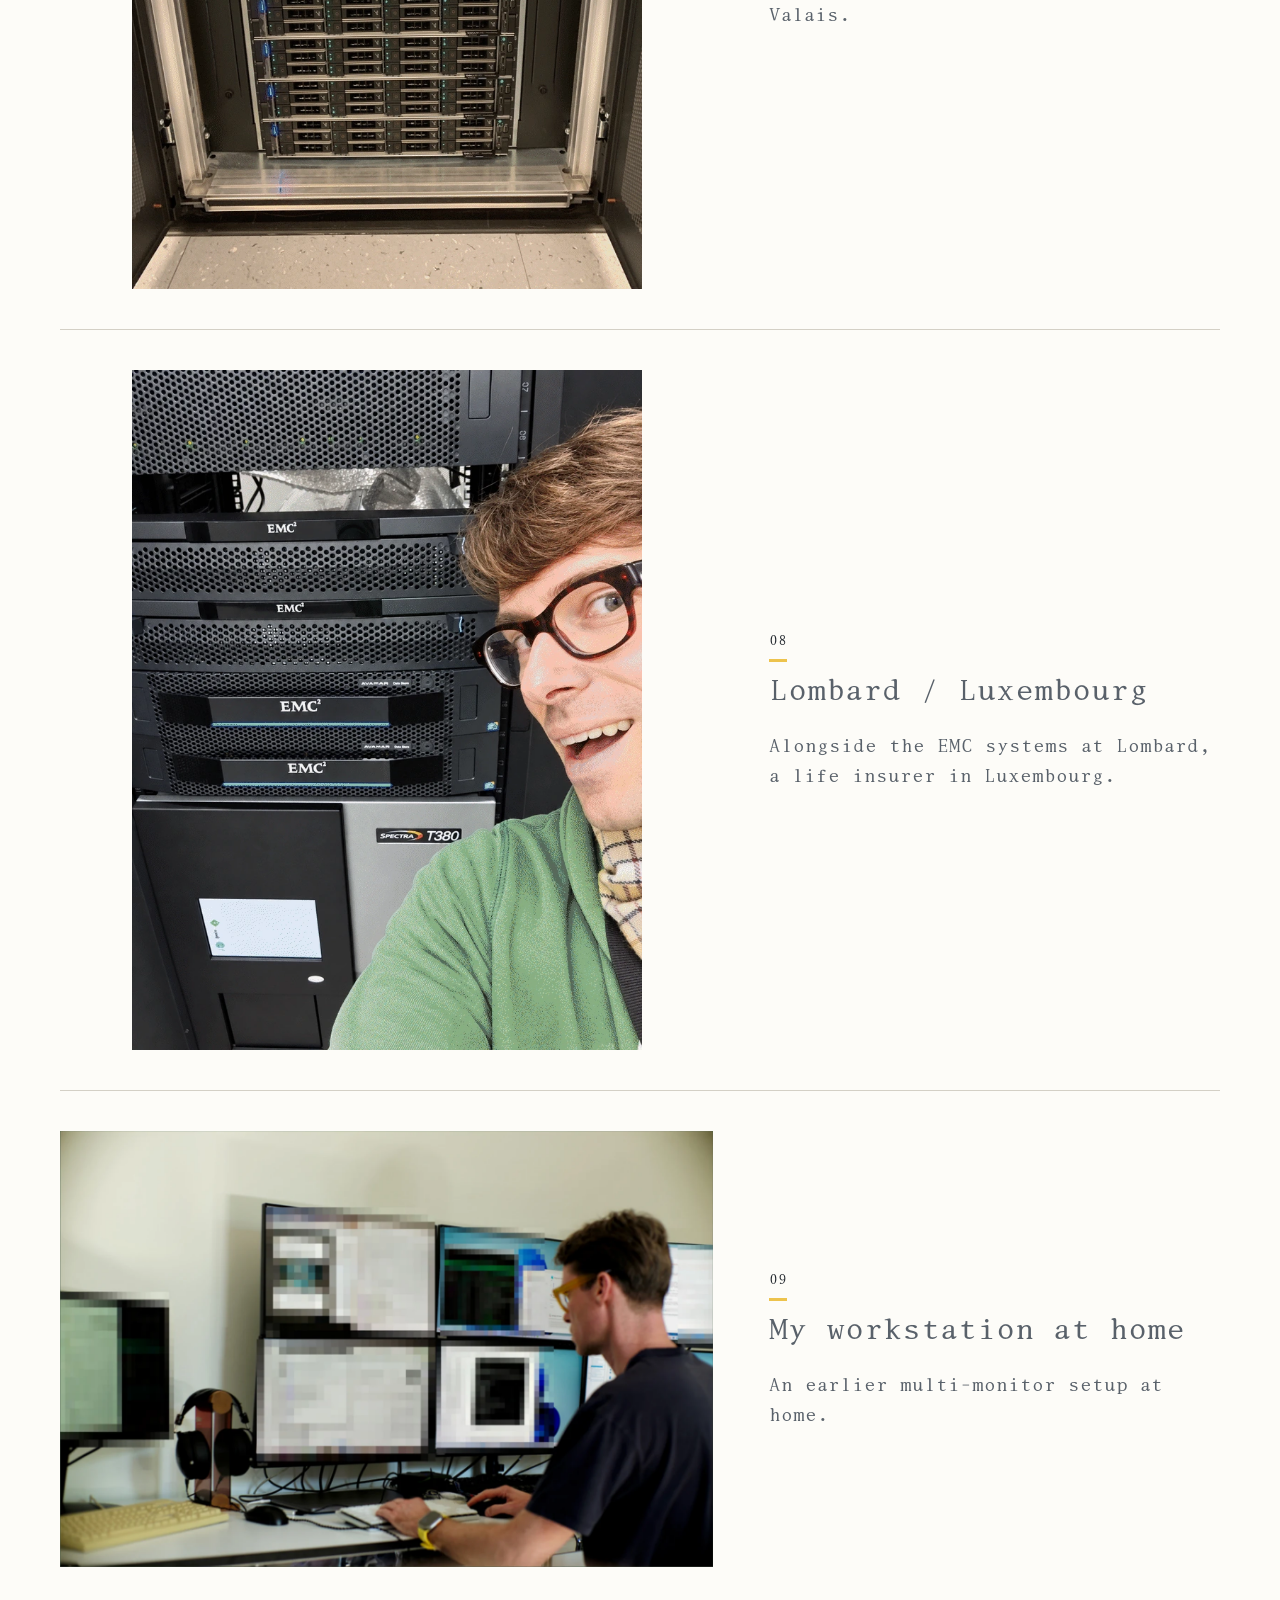
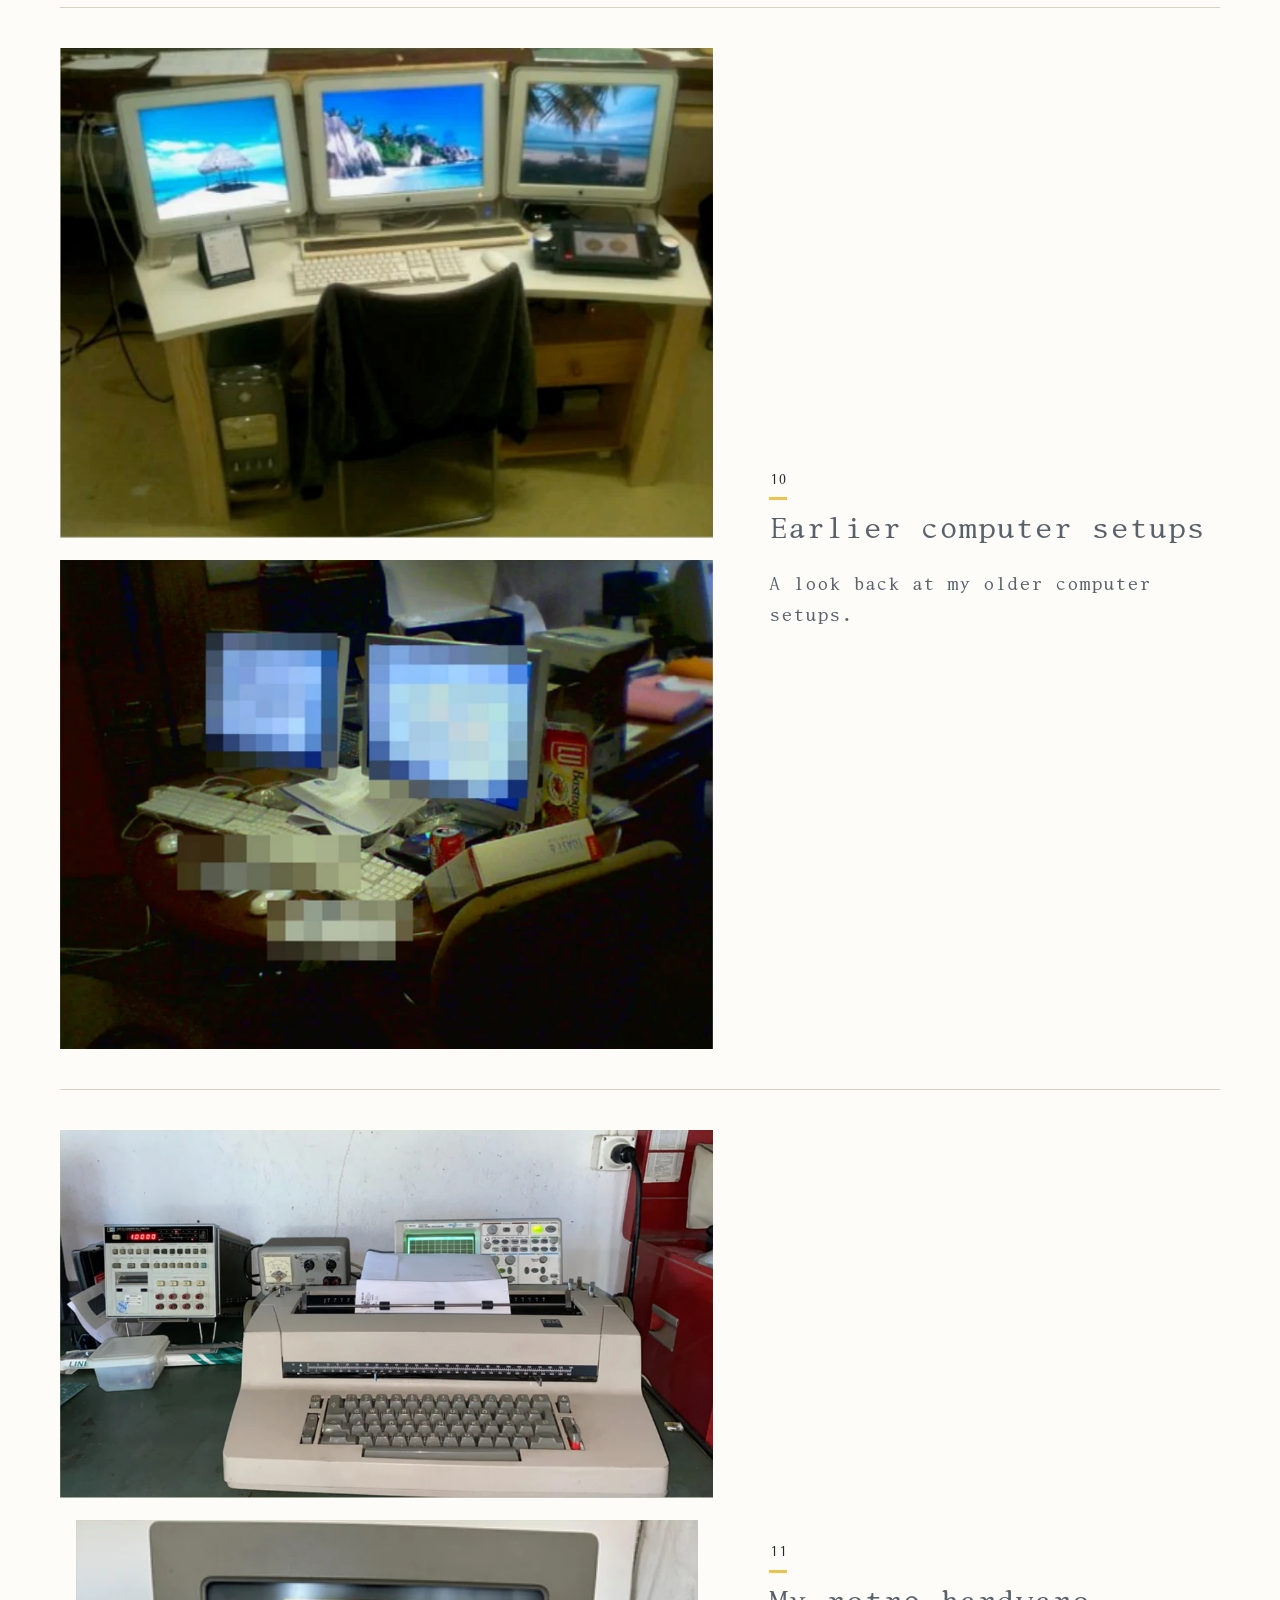
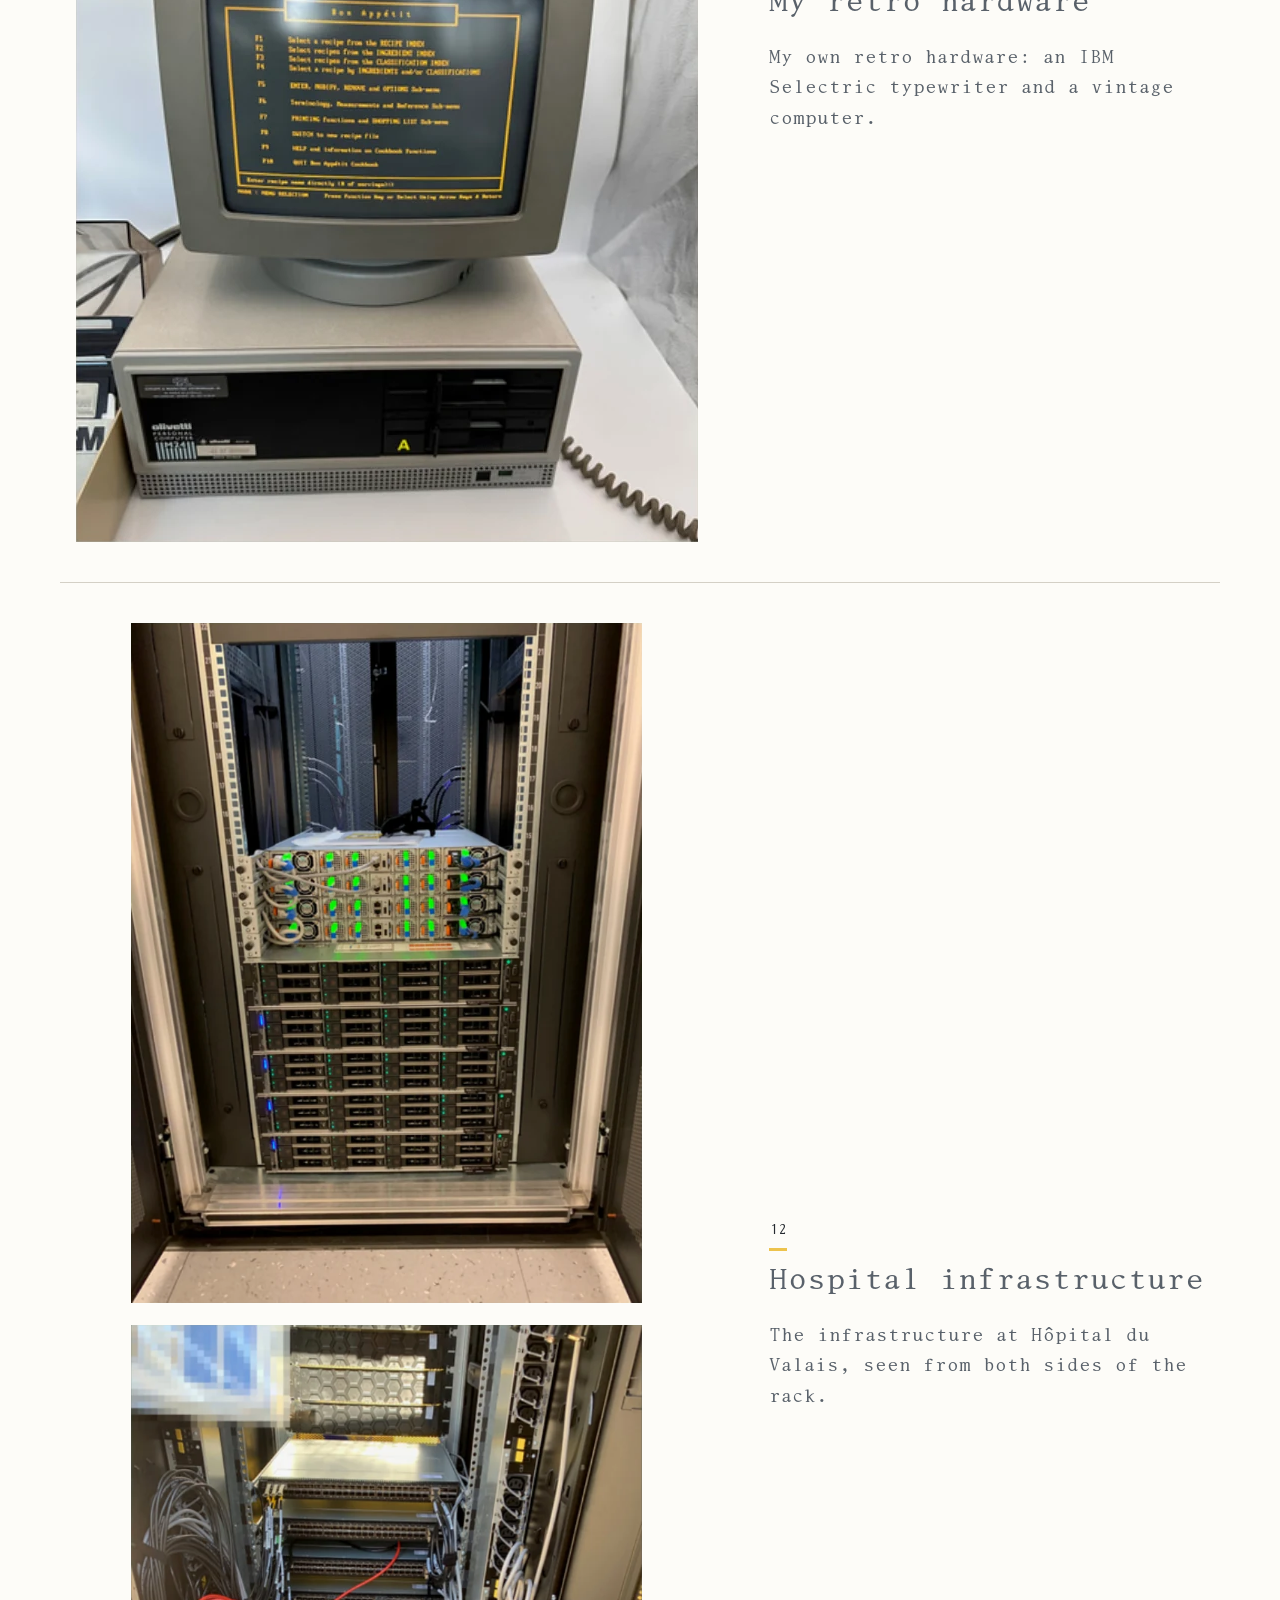
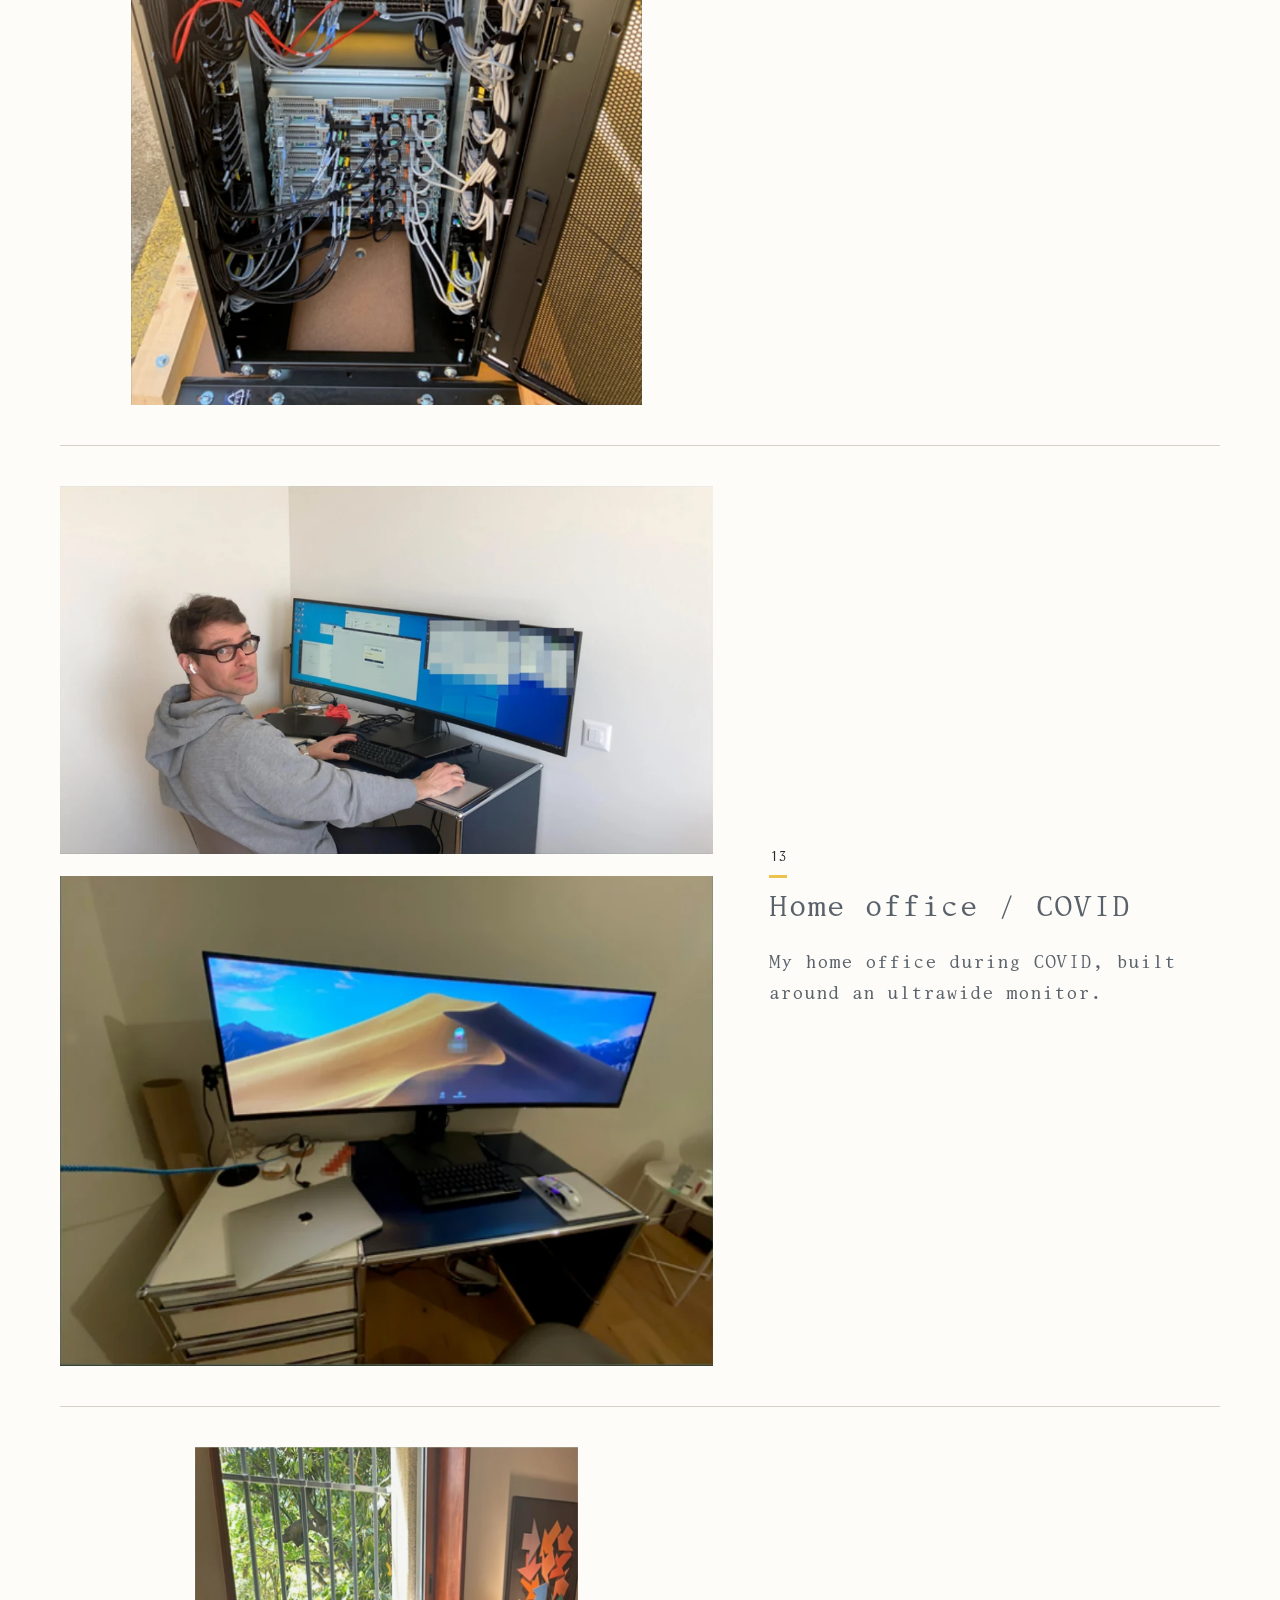
==== commit 26aac49e: "Reshape portfolio around selected work and full-size photo stories" ====
--- a/personal.html
+++ b/personal.html
@@ -1,292 +1,265 @@
-<!doctype html>
+<!DOCTYPE html>
+
 <html lang="en">
-  <head>
-    <meta charset="utf-8" />
-    <meta name="viewport" content="width=device-width, initial-scale=1" />
-    <meta name="description" content="Photographs and personal moments from Maxime Grenu’s archive." />
-    <meta property="og:title" content="Beyond the CV | Maxime Grenu" />
-    <meta property="og:description" content="From the yellow staff badge to travels, portraits and social events." />
-    <meta property="og:image" content="https://cluster2600.github.io/assets/maxime-grenu-portrait-2026.png" />
-    <meta property="og:url" content="https://cluster2600.github.io/personal.html" />
-    <meta name="twitter:card" content="summary_large_image" />
-    <title>Beyond the CV | Maxime Grenu</title>
-    <link rel="preload" href="assets/fonts/SelectricMono.otf" as="font" type="font/otf" crossorigin />
-    <link rel="stylesheet" href="styles.css?v=software-navigation-22" />
-  </head>
-  <body class="personal-page">
-    <a class="skip-link" href="#top">Skip to content</a>
-    <header class="site-header">
-      <a class="header-arms" href="index.html" aria-label="Maxime Grenu home">
-        <img src="assets/grenus-family-arms.png" alt="Grenus family coat of arms" width="1240" height="1269" decoding="async" />
-      </a>
-      <nav aria-label="Primary navigation">
-        <a href="index.html">Professional profile</a>
-        <a href="software.html">My software</a>
-        <a href="#hobby-sites">Web projects</a>
-        <a href="#archive">Photo archive</a>
-        <a href="#social-events">Social events</a>
-        <a href="personal.html" aria-current="page">Beyond the CV</a>
-        <a href="index.html#contact">Contact</a>
-      </nav>
-    </header>
-    <main id="top">
-      <section class="personal-intro" aria-labelledby="personal-title">
-        <p class="eyebrow">The personal notebook</p>
-        <h1 id="personal-title">Beyond the CV</h1>
-        <p>Web projects, old staff badges, desks, travels and evenings out. A few interests and moments from the years behind the professional profile.</p>
-        <a class="button" href="index.html">&larr; Back to my professional profile</a>
-      </section>
-      <section id="hobby-sites" aria-labelledby="hobby-sites-title">
-        <div class="section-intro">
-          <h2 id="hobby-sites-title">Web projects</h2>
-          <p>Web projects I build in my own time.</p>
-        </div>
-        <div class="project-list hobby-projects">
-          <article>
-            <h3><a href="https://kept.vote/" target="_blank" rel="noreferrer">kept.vote</a></h3>
-            <p>A political promise tracker that compares campaign commitments with actions and primary sources, with evidence and progress for each promise.</p>
-            <figure class="project-illustration">
-              <a class="project-preview" href="https://kept.vote/" target="_blank" rel="noreferrer" aria-label="Visit kept.vote">
-                <img src="assets/projects/kept-politicians.png" alt="Editorial illustration of a diverse crowd of European political figures, past and present" width="1536" height="1024" loading="eager" decoding="async" />
-              </a>
-              <figcaption>AI-generated editorial illustration.</figcaption>
-            </figure>
-            <details class="live-preview">
-              <summary>Preview the live tracker</summary>
-              <a class="project-preview" href="https://kept.vote/" target="_blank" rel="noreferrer" aria-label="Explore the live kept.vote tracker">
-                <img src="assets/projects/kept-live.png" alt="The live kept.vote homepage, showing its promise tracker and interactive map of Europe" width="1265" height="712" loading="lazy" decoding="async" />
-              </a>
-            </details>
-          </article>
-          <article>
-            <h3><a href="https://ted-bot-j30-report.pages.dev/" target="_blank" rel="noreferrer">TED — public procurement signals</a></h3>
-            <p>I built a scanner that follows European public contract awards, matches winners to listed small-cap companies and flags contracts that are large relative to their revenue. Telegram alerts lead into a web dashboard that tracks share-price performance after 30 days.</p>
-            <p class="project-stack">Python · SQLite · OCI · Telegram · Cloudflare Pages</p>
-            <div class="project-links">
-              <a href="https://ted-bot-j30-report.pages.dev/" target="_blank" rel="noreferrer">View the dashboard</a>
-              <a href="https://github.com/cluster2600/ted_bot" target="_blank" rel="noreferrer">Source &amp; documentation</a>
-            </div>
-            <a class="project-preview" href="https://ted-bot-j30-report.pages.dev/" target="_blank" rel="noreferrer" aria-label="Visit TED Market Signals">
-              <img src="assets/projects/ted-live.png" alt="The TED Market Signals dashboard, showing public procurement signals and their 30-day follow-up" width="1265" height="712" loading="lazy" decoding="async" />
-            </a>
-          </article>
-          <article>
-            <h3><a href="https://partirunjoursansretour.com/" target="_blank" rel="noreferrer">partirunjoursansretour.com</a></h3>
-            <p>A French-language guide to moving abroad from France or Belgium, with destination comparisons, departure checklists and information on tax and administrative steps.</p>
-            <a class="project-preview" href="https://partirunjoursansretour.com/" target="_blank" rel="noreferrer" aria-label="Visit Partir un jour sans retour">
-              <img src="assets/projects/partirunjoursansretour-live.png" alt="The live Partir un jour sans retour homepage and its illustrated introduction to moving abroad" width="1265" height="712" loading="lazy" decoding="async" />
-            </a>
-          </article>
-          <article>
-            <h3><a href="https://porschefanatics.com/" target="_blank" rel="noreferrer">porschefanatics.com</a></h3>
-            <p>An independent Porsche parts atlas bringing together factory references, aftermarket parts, technical documentation and specialists, with sources attached.</p>
-            <a class="project-preview" href="https://porschefanatics.com/" target="_blank" rel="noreferrer" aria-label="Visit Porsche Fanatics">
-              <img src="assets/projects/porschefanatics-live.png" alt="The live Porsche Fanatics homepage, with a red classic Porsche and a parts search" width="1265" height="712" loading="lazy" decoding="async" />
-            </a>
-          </article>
-          <article>
-            <h3><a href="https://seekingheir.com/" target="_blank" rel="noreferrer">seekingheir.com</a></h3>
-            <p>A platform connecting people who want to pass on a business, a collection or a life's work with potential successors. Contact details are shared after mutual acceptance, with an advisor directory for the next steps.</p>
-            <a class="project-preview" href="https://seekingheir.com/" target="_blank" rel="noreferrer" aria-label="Visit Seeking Heir">
-              <img src="assets/projects/seekingheir-live.png" alt="The live Seeking Heir homepage, illustrating succession with the handover of a classic Porsche" width="1265" height="712" loading="lazy" decoding="async" />
-            </a>
-          </article>
-        </div>
-      </section>
-      <section id="archive" aria-labelledby="archive-title">
-        <div class="section-intro">
-          <h2 id="archive-title">From the archive</h2>
-          <p>Browse at your own pace. Open any photo to see it at full size.</p>
-        </div>
-        <div class="archive-grid">
-          <figure class="archive-photo" id="photo-01">
-            <a href="assets/career-archive/photo-01.webp" target="_blank" rel="noreferrer" aria-label="Open archive photo 1 at full size">
-              <img src="assets/career-archive/photo-01.webp" alt="Yellow and red TBWA staff badge bearing the name Maxime Grenu." width="720" height="960" loading="lazy" decoding="async" />
-            </a>
-            <figcaption><span class="archive-number">01</span> My yellow-and-red staff badge from TBWA.</figcaption>
-          </figure>
-          <figure class="archive-photo" id="photo-02">
-            <a href="assets/career-archive/photo-02.webp" target="_blank" rel="noreferrer" aria-label="Open archive photo 2 at full size">
-              <img src="assets/career-archive/photo-02.webp" alt="At a Spartan obstacle race in the canton of Vaud, Switzerland, in 2025, wearing a finisher medal, cap and sunglasses." width="720" height="960" loading="lazy" decoding="async" />
-            </a>
-            <figcaption><span class="archive-number">02</span> Spartan obstacle race, canton of Vaud, Switzerland, 2025. Medal around my neck and a smile after the effort.</figcaption>
-          </figure>
-          <figure class="archive-photo" id="photo-03">
-            <a href="assets/career-archive/photo-03.webp" target="_blank" rel="noreferrer" aria-label="Open archive photo 3 at full size">
-              <img src="assets/career-archive/photo-03.webp" alt="Six-monitor workstation at home during my time between jobs after FlowBank." width="720" height="960" loading="lazy" decoding="async" />
-            </a>
-            <figcaption><span class="archive-number">03</span> My six-screen setup at home during my time between jobs after FlowBank.</figcaption>
-          </figure>
-          <figure class="archive-photo" id="photo-04">
-            <a href="assets/career-archive/photo-04.webp" target="_blank" rel="noreferrer" aria-label="Open archive photo 4 at full size">
-              <img src="assets/career-archive/photo-04.webp" alt="Beside server and network equipment at the LCG Group data centre in Canary Wharf, London." width="720" height="960" loading="lazy" decoding="async" />
-            </a>
-            <figcaption><span class="archive-number">04</span> At the LCG Group data centre in Canary Wharf, London.</figcaption>
-          </figure>
-          <figure class="archive-photo" id="photo-05">
-            <a href="assets/career-archive/photo-05.webp" target="_blank" rel="noreferrer" aria-label="Open archive photo 5 at full size">
-              <img src="assets/career-archive/photo-05.webp" alt="VT220 terminal on my desk at the Swiss Institute of Bioinformatics." width="720" height="960" loading="lazy" decoding="async" />
-            </a>
-            <figcaption><span class="archive-number">05</span> My VT220 terminal at the Swiss Institute of Bioinformatics.</figcaption>
-          </figure>
-          <figure class="archive-photo" id="photo-06">
-            <a href="assets/career-archive/photo-06.webp" target="_blank" rel="noreferrer" aria-label="Open archive photo 6 at full size">
-              <img src="assets/career-archive/photo-06.webp" alt="Close-up of the VT220 terminal screen at the Swiss Institute of Bioinformatics, displaying amber text." width="720" height="960" loading="lazy" decoding="async" />
-            </a>
-            <figcaption><span class="archive-number">06</span> A closer look at the screen of my VT220 terminal at the Swiss Institute of Bioinformatics.</figcaption>
-          </figure>
-          <figure class="archive-photo" id="photo-07">
-            <a href="assets/career-archive/photo-07.webp" target="_blank" rel="noreferrer" aria-label="Open archive photo 7 at full size">
-              <img src="assets/career-archive/photo-07.webp" alt="Open server rack at Hôpital du Valais." width="720" height="960" loading="lazy" decoding="async" />
-            </a>
-            <figcaption><span class="archive-number">07</span> Inside a server rack at Hôpital du Valais.</figcaption>
-          </figure>
-          <figure class="archive-photo" id="photo-08">
-            <a href="assets/career-archive/photo-08.webp" target="_blank" rel="noreferrer" aria-label="Open archive photo 8 at full size">
-              <img src="assets/career-archive/photo-08.webp" alt="Beside EMC equipment at Lombard, a life insurer in Luxembourg." width="720" height="960" loading="lazy" decoding="async" />
-            </a>
-            <figcaption><span class="archive-number">08</span> Alongside the EMC systems at Lombard, a life insurer in Luxembourg.</figcaption>
-          </figure>
-          <figure class="archive-photo" id="photo-09">
-            <a href="assets/work-in-pictures/page-01.svg" target="_blank" rel="noreferrer" aria-label="Open archive photo 9 at full size">
-              <img src="assets/work-in-pictures/page-01.svg" alt="Photo notebook showing an earlier multi-monitor workstation at home." width="1600" height="2000" loading="lazy" decoding="async" />
-            </a>
-            <figcaption><span class="archive-number">09</span> An earlier multi-monitor setup at home.</figcaption>
-          </figure>
-          <figure class="archive-photo" id="photo-10">
-            <a href="assets/work-in-pictures/page-02.svg" target="_blank" rel="noreferrer" aria-label="Open archive photo 10 at full size">
-              <img src="assets/work-in-pictures/page-02.svg" alt="Two photographs of older computer desks and monitors." width="1600" height="2000" loading="lazy" decoding="async" />
-            </a>
-            <figcaption><span class="archive-number">10</span> A look back at my older computer setups.</figcaption>
-          </figure>
-          <figure class="archive-photo" id="photo-11">
-            <a href="assets/work-in-pictures/page-03.svg" target="_blank" rel="noreferrer" aria-label="Open archive photo 11 at full size">
-              <img src="assets/work-in-pictures/page-03.svg" alt="Photo notebook showing my IBM Selectric typewriter and vintage computer." width="1600" height="2000" loading="lazy" decoding="async" />
-            </a>
-            <figcaption><span class="archive-number">11</span> My own retro hardware: an IBM Selectric typewriter and a vintage computer.</figcaption>
-          </figure>
-          <figure class="archive-photo" id="photo-12">
-            <a href="assets/work-in-pictures/page-04.svg" target="_blank" rel="noreferrer" aria-label="Open archive photo 12 at full size">
-              <img src="assets/work-in-pictures/page-04.svg" alt="Front and rear views of server racks and cabling at Hôpital du Valais." width="1600" height="2000" loading="lazy" decoding="async" />
-            </a>
-            <figcaption><span class="archive-number">12</span> The infrastructure at Hôpital du Valais, seen from both sides of the rack.</figcaption>
-          </figure>
-          <figure class="archive-photo" id="photo-14">
-            <a href="assets/work-in-pictures/page-06.svg" target="_blank" rel="noreferrer" aria-label="Open archive photo 14 at full size">
-              <img src="assets/work-in-pictures/page-06.svg" alt="The COVID home setup. Two photographs of a home office with an ultrawide monitor." width="1600" height="2000" loading="lazy" decoding="async" />
-            </a>
-            <figcaption><span class="archive-number">13</span> My home office during COVID, built around an ultrawide monitor.</figcaption>
-          </figure>
-          <figure class="archive-photo" id="photo-15">
-            <a href="assets/work-in-pictures/page-07.svg" target="_blank" rel="noreferrer" aria-label="Open archive photo 15 at full size">
-              <img src="assets/work-in-pictures/page-07.svg" alt="The boss summer setup. A sunlit desk with two monitors beside a garden window." width="1600" height="2000" loading="lazy" decoding="async" />
-            </a>
-            <figcaption><span class="archive-number">14</span> The trading setup didn’t fit in the helicopter. I drove from Geneva to Saint-Tropez to install it so my boss could trade while on holiday.</figcaption>
-          </figure>
-          <figure class="archive-photo" id="photo-16">
-            <a href="assets/work-in-pictures/page-08.svg" target="_blank" rel="noreferrer" aria-label="Open archive photo 16 at full size">
-              <img src="assets/work-in-pictures/page-08.svg" alt="Office selfie at my IT desk at Hôpital du Valais." width="1600" height="2000" loading="lazy" decoding="async" />
-            </a>
-            <figcaption><span class="archive-number">15</span> At my IT desk at Hôpital du Valais.</figcaption>
-          </figure>
-          <figure class="archive-photo" id="photo-17">
-            <a href="assets/work-in-pictures/page-09.svg" target="_blank" rel="noreferrer" aria-label="Open archive photo 17 at full size">
-              <img src="assets/work-in-pictures/page-09.svg" alt="Portrait in a white uniform during a week of immersion in cardiology at Hôpital du Valais." width="1600" height="2000" loading="lazy" decoding="async" />
-            </a>
-            <figcaption><span class="archive-number">16</span> A week immersed in cardiology at Hôpital du Valais to better understand the work of the hospital teams.</figcaption>
-          </figure>
-          <figure class="archive-photo" id="photo-18">
-            <a href="assets/work-in-pictures/page-10.svg" target="_blank" rel="noreferrer" aria-label="Open archive photo 18 at full size">
-              <img src="assets/work-in-pictures/page-10.svg" alt="Illuminated street in Shinjuku, Tokyo, from my time living in Japan between 2003 and 2005." width="1600" height="2000" loading="lazy" decoding="async" />
-            </a>
-            <figcaption><span class="archive-number">17</span> Shinjuku, Tokyo, from my time living in Japan between 2003 and 2005.</figcaption>
-          </figure>
-          <figure class="archive-photo" id="photo-19">
-            <a href="assets/work-in-pictures/page-11.svg" target="_blank" rel="noreferrer" aria-label="Open archive photo 19 at full size">
-              <img src="assets/work-in-pictures/page-11.svg" alt="Evening photograph at my desk at ERI, with a computer, lamp and books." width="1600" height="2000" loading="lazy" decoding="async" />
-            </a>
-            <figcaption><span class="archive-number">18</span> At my desk at ERI.</figcaption>
-          </figure>
-          <figure class="archive-photo" id="photo-20">
-            <a href="assets/facebook/FB01052.jpg" target="_blank" rel="noreferrer" aria-label="Open archive photo 20 at full size">
-              <img src="assets/facebook/FB01052.jpg" alt="Six people posing together in an office" width="604" height="453" loading="lazy" decoding="async" />
-            </a>
-            <figcaption><span class="archive-number">19</span> French speakers’ day at Johnson Controls.</figcaption>
-          </figure>
-          <figure class="archive-photo" id="photo-21">
-            <a href="assets/facebook/FB04362.jpg" target="_blank" rel="noreferrer" aria-label="Open archive photo 21 at full size">
-              <img src="assets/facebook/FB04362.jpg" alt="Mirror portrait in a white uniform during my cardiology immersion at Hôpital du Valais." width="720" height="960" loading="lazy" decoding="async" />
-            </a>
-            <figcaption><span class="archive-number">20</span> Another moment from that week in cardiology: getting to know the hospital beyond the IT department.</figcaption>
-          </figure>
-          <figure class="archive-photo" id="photo-22">
-            <a href="assets/facebook/FB04229.jpg" target="_blank" rel="noreferrer" aria-label="Open archive photo 22 at full size">
-              <img src="assets/facebook/FB04229.jpg" alt="Portrait outside a building bearing the Chopard sign" width="720" height="960" loading="lazy" decoding="async" />
-            </a>
-            <figcaption><span class="archive-number">21</span> My first day as a sysadmin consultant at Chopard.</figcaption>
-          </figure>
-          <figure class="archive-photo" id="photo-23">
-            <a href="assets/facebook/FB04999.jpg" target="_blank" rel="noreferrer" aria-label="Open archive photo 23 at full size">
-              <img src="assets/facebook/FB04999.jpg" alt="Photographer taking a studio portrait" width="1632" height="1224" loading="lazy" decoding="async" />
-            </a>
-            <figcaption><span class="archive-number">22</span> Behind the scenes of a corporate portrait session with <a href="https://www.1155.sk/" rel="noreferrer" target="_blank">Peter Spurny</a>.</figcaption>
-          </figure>
-          <figure class="archive-photo" id="photo-24">
-            <a href="assets/peter-spurny/studio-portrait.jpg" target="_blank" rel="noreferrer" aria-label="Open archive photo 24 at full size">
-              <img src="assets/peter-spurny/studio-portrait.jpg" alt="Studio portrait of Maxime Grenu wearing dark glasses, a suit and a patterned tie" width="774" height="1032" loading="lazy" decoding="async" />
-            </a>
-            <figcaption><span class="archive-number">23</span> Studio portrait by <a href="https://www.1155.sk/" rel="noreferrer" target="_blank">Peter Spurny</a>.</figcaption>
-          </figure>
-          <figure class="archive-photo" id="photo-25">
-            <a href="assets/peter-spurny/magazine-shoot.jpg" target="_blank" rel="noreferrer" aria-label="Open archive photo 25 at full size">
-              <img src="assets/peter-spurny/magazine-shoot.jpg" alt="Group fashion photograph for a magazine" width="604" height="499" loading="lazy" decoding="async" />
-            </a>
-            <figcaption><span class="archive-number">24</span> Modelling for a magazine. Photo by <a href="https://www.1155.sk/" rel="noreferrer" target="_blank">Peter Spurny</a>.</figcaption>
-          </figure>
-          <figure class="archive-photo" id="photo-26">
-            <a href="assets/facebook/FB00952.jpg" target="_blank" rel="noreferrer" aria-label="Open archive photo 26 at full size">
-              <img src="assets/facebook/FB00952.jpg" alt="Room with vintage computers and television screens" width="2031" height="1178" loading="lazy" decoding="async" />
-            </a>
-            <figcaption><span class="archive-number">25</span> My Paris apartment during my apprenticeship.</figcaption>
-          </figure>
-          <figure class="archive-photo" id="photo-27">
-            <a href="assets/facebook/FB03057.jpg" target="_blank" rel="noreferrer" aria-label="Open archive photo 27 at full size">
-              <img src="assets/facebook/FB03057.jpg" alt="Server rack with a cluster error on its status display" width="1080" height="608" loading="lazy" decoding="async" />
-            </a>
-            <figcaption><span class="archive-number">26</span> Spotted on a server display: almost my online handle, cluster2600.</figcaption>
-          </figure>
-        </div>
-      </section>
-      <section id="social-events" class="social-events" aria-labelledby="events-title">
-        <div class="section-intro">
-          <h2 id="events-title">Social events</h2>
-        </div>
-        <div class="event-gallery">
-          <figure class="event-photo">
-            <a href="assets/events/bal-de-geneve.png" target="_blank" rel="noreferrer" aria-label="View the Bal de Genève photo at full size">
-              <img src="assets/events/bal-de-geneve.png" alt="Maxime Grenu in a tuxedo at the Bal de Genève" width="1012" height="1554" loading="lazy" decoding="async" />
-            </a>
-            <figcaption>Bal de Genève</figcaption>
-          </figure>
-          <figure class="event-photo">
-            <a href="assets/events/festival-opera-bregenz.png" target="_blank" rel="noreferrer" aria-label="View the Bregenz Opera Festival photo at full size">
-              <img src="assets/events/festival-opera-bregenz.png" alt="Maxime Grenu in a tuxedo at the Bregenz Opera Festival" width="1086" height="1448" loading="lazy" decoding="async" />
-            </a>
-            <figcaption>Bregenz Opera Festival</figcaption>
-          </figure>
-          <figure class="event-photo">
-            <a href="assets/events/anniversaire-flowbank.png" target="_blank" rel="noreferrer" aria-label="View the FlowBank anniversary photo at full size">
-              <img src="assets/events/anniversaire-flowbank.png" alt="Red-carpet photograph at FlowBank’s anniversary celebration" width="941" height="1672" loading="lazy" decoding="async" />
-            </a>
-            <figcaption>FlowBank anniversary</figcaption>
-          </figure>
-        </div>
-      </section>
-    </main>
-    <footer class="personal-footer">
-      <div class="section-intro"><h2>Back to work</h2></div>
-      <p><a href="index.html">Professional profile</a> · <a href="index.html#contact">Get in touch</a></p>
-      <p class="colophon">Set in <a href="https://github.com/cluster2600/selectric" target="_blank" rel="noreferrer">Selectric Mono</a>, a typeface by Leonard Mabille.</p>
-    </footer>
-  </body>
+<head>
+<meta charset="utf-8"/>
+<meta content="width=device-width, initial-scale=1" name="viewport"/>
+<meta content="Photographs and personal moments from Maxime Grenu’s archive." name="description"/>
+<meta content="Beyond the CV | Maxime Grenu" property="og:title"/>
+<meta content="From the yellow staff badge to travels, portraits and social events." property="og:description"/>
+<meta content="https://cluster2600.github.io/assets/maxime-grenu-portrait-2026.png" property="og:image"/>
+<meta content="https://cluster2600.github.io/personal.html" property="og:url"/>
+<meta content="summary_large_image" name="twitter:card"/>
+<title>Beyond the CV | Maxime Grenu</title>
+<link as="font" crossorigin="" href="assets/fonts/SelectricMono.otf" rel="preload" type="font/otf"/>
+<link href="styles.css?v=software-navigation-22" rel="stylesheet"/>
+<link href="editorial.css?v=26" rel="stylesheet"/></head>
+<body class="personal-page">
+<a class="skip-link" href="#top">Skip to content</a>
+<header class="site-header">
+<a aria-label="Maxime Grenu home" class="header-arms" href="index.html">
+<img alt="Grenus family coat of arms" decoding="async" height="1269" src="assets/grenus-family-arms.png" width="1240"/>
+</a>
+<nav aria-label="Primary navigation"><a href="experience.html">Experience</a><a href="software.html">Software</a><a href="writing.html">Writing</a><a aria-current="page" href="personal.html">Beyond the CV</a><a href="index.html#contact">Contact</a><a class="nav-malt" href="https://en.malt.ch/profile/maximegrenu" rel="noreferrer" target="_blank">Hire me on Malt ↗</a></nav>
+</header>
+<main id="top">
+<section aria-labelledby="personal-title" class="personal-intro">
+<p class="eyebrow">The personal notebook</p>
+<h1 id="personal-title">Beyond the CV</h1>
+<p>Web projects, old staff badges, desks, travels and evenings out. A few interests and moments from the years behind the professional profile.</p>
+<a class="button" href="index.html">← Back to my professional profile</a>
+<div class="section-links"><a href="#hobby-sites">Web projects</a><a href="#archive">Photographs</a><a href="#social-events">Social events</a></div></section>
+<section aria-labelledby="hobby-sites-title" id="hobby-sites">
+<div class="section-intro">
+<h2 id="hobby-sites-title">Web projects</h2>
+<p>Web projects I build in my own time.</p>
+</div>
+<div class="project-list hobby-projects">
+<article>
+<h3><a href="https://kept.vote/" rel="noreferrer" target="_blank">kept.vote</a></h3>
+<p>A political promise tracker that compares campaign commitments with actions and primary sources, with evidence and progress for each promise.</p>
+<figure class="project-illustration">
+<a aria-label="Visit kept.vote" class="project-preview" href="https://kept.vote/" rel="noreferrer" target="_blank">
+<img alt="Editorial illustration of a diverse crowd of European political figures, past and present" decoding="async" height="1024" loading="eager" src="assets/projects/kept-politicians.png" width="1536"/>
+</a>
+<figcaption>AI-generated editorial illustration.</figcaption>
+</figure>
+<details class="live-preview">
+<summary>Preview the live tracker</summary>
+<a aria-label="Explore the live kept.vote tracker" class="project-preview" href="https://kept.vote/" rel="noreferrer" target="_blank">
+<img alt="The live kept.vote homepage, showing its promise tracker and interactive map of Europe" decoding="async" height="712" loading="lazy" src="assets/projects/kept-live.png" width="1265"/>
+</a>
+</details>
+</article>
+<article>
+<h3><a href="https://ted-bot-j30-report.pages.dev/" rel="noreferrer" target="_blank">TED — public procurement signals</a></h3>
+<p>I built a scanner that follows European public contract awards, matches winners to listed small-cap companies and flags contracts that are large relative to their revenue. Telegram alerts lead into a web dashboard that tracks share-price performance after 30 days.</p>
+<p class="project-stack">Python · SQLite · OCI · Telegram · Cloudflare Pages</p>
+<div class="project-links">
+<a href="https://ted-bot-j30-report.pages.dev/" rel="noreferrer" target="_blank">View the dashboard</a>
+<a href="https://github.com/cluster2600/ted_bot" rel="noreferrer" target="_blank">Source &amp; documentation</a>
+</div>
+<a aria-label="Visit TED Market Signals" class="project-preview" href="https://ted-bot-j30-report.pages.dev/" rel="noreferrer" target="_blank">
+<img alt="The TED Market Signals dashboard, showing public procurement signals and their 30-day follow-up" decoding="async" height="712" loading="lazy" src="assets/projects/ted-live.png" width="1265"/>
+</a>
+</article>
+<article>
+<h3><a href="https://partirunjoursansretour.com/" rel="noreferrer" target="_blank">partirunjoursansretour.com</a></h3>
+<p>A French-language guide to moving abroad from France or Belgium, with destination comparisons, departure checklists and information on tax and administrative steps.</p>
+<a aria-label="Visit Partir un jour sans retour" class="project-preview" href="https://partirunjoursansretour.com/" rel="noreferrer" target="_blank">
+<img alt="The live Partir un jour sans retour homepage and its illustrated introduction to moving abroad" decoding="async" height="712" loading="lazy" src="assets/projects/partirunjoursansretour-live.png" width="1265"/>
+</a>
+</article>
+<article>
+<h3><a href="https://porschefanatics.com/" rel="noreferrer" target="_blank">porschefanatics.com</a></h3>
+<p>An independent Porsche parts atlas bringing together factory references, aftermarket parts, technical documentation and specialists, with sources attached.</p>
+<a aria-label="Visit Porsche Fanatics" class="project-preview" href="https://porschefanatics.com/" rel="noreferrer" target="_blank">
+<img alt="The live Porsche Fanatics homepage, with a red classic Porsche and a parts search" decoding="async" height="712" loading="lazy" src="assets/projects/porschefanatics-live.png" width="1265"/>
+</a>
+</article>
+<article>
+<h3><a href="https://seekingheir.com/" rel="noreferrer" target="_blank">seekingheir.com</a></h3>
+<p>A platform connecting people who want to pass on a business, a collection or a life's work with potential successors. Contact details are shared after mutual acceptance, with an advisor directory for the next steps.</p>
+<a aria-label="Visit Seeking Heir" class="project-preview" href="https://seekingheir.com/" rel="noreferrer" target="_blank">
+<img alt="The live Seeking Heir homepage, illustrating succession with the handover of a classic Porsche" decoding="async" height="712" loading="lazy" src="assets/projects/seekingheir-live.png" width="1265"/>
+</a>
+</article>
+</div>
+</section>
+<section aria-labelledby="archive-title" id="archive">
+<div class="section-intro">
+<h2 id="archive-title">From the archive</h2>
+<p>Browse at your own pace. Open any photo to see it at full size.</p>
+</div>
+<div class="archive-grid">
+<figure class="archive-photo" id="photo-01">
+<a aria-label="Open archive photo 1 at full size" href="assets/career-archive/photo-01.webp" rel="noreferrer" target="_blank">
+<img alt="Yellow and red TBWA staff badge bearing the name Maxime Grenu." decoding="async" height="960" loading="lazy" src="assets/career-archive/photo-01.webp" width="720"/>
+</a>
+<figcaption><span class="archive-number">01</span><h3>The yellow badge</h3><p> My yellow-and-red staff badge from TBWA.</p></figcaption>
+</figure>
+<figure class="archive-photo" id="photo-02">
+<a aria-label="Open archive photo 2 at full size" href="assets/career-archive/photo-02.webp" rel="noreferrer" target="_blank">
+<img alt="At a Spartan obstacle race in the canton of Vaud, Switzerland, in 2025, wearing a finisher medal, cap and sunglasses." decoding="async" height="960" loading="lazy" src="assets/career-archive/photo-02.webp" width="720"/>
+</a>
+<figcaption><span class="archive-number">02</span><h3>Spartan, Vaud / 2025</h3><p> Spartan obstacle race, canton of Vaud, Switzerland, 2025. Medal around my neck and a smile after the effort.</p></figcaption>
+</figure>
+<figure class="archive-photo" id="photo-03">
+<a aria-label="Open archive photo 3 at full size" href="assets/career-archive/photo-03.webp" rel="noreferrer" target="_blank">
+<img alt="Six-monitor workstation at home during my time between jobs after FlowBank." decoding="async" height="960" loading="lazy" src="assets/career-archive/photo-03.webp" width="720"/>
+</a>
+<figcaption><span class="archive-number">03</span><h3>At home after FlowBank</h3><p> My six-screen setup at home during my time between jobs after FlowBank.</p></figcaption>
+</figure>
+<figure class="archive-photo" id="photo-04">
+<a aria-label="Open archive photo 4 at full size" href="assets/career-archive/photo-04.webp" rel="noreferrer" target="_blank">
+<img alt="Beside server and network equipment at the LCG Group data centre in Canary Wharf, London." decoding="async" height="960" loading="lazy" src="assets/career-archive/photo-04.webp" width="720"/>
+</a>
+<figcaption><span class="archive-number">04</span><h3>LCG / Canary Wharf</h3><p> At the LCG Group data centre in Canary Wharf, London.</p></figcaption>
+</figure>
+<figure class="archive-photo" id="photo-05">
+<a aria-label="Open archive photo 5 at full size" href="assets/career-archive/photo-05.webp" rel="noreferrer" target="_blank">
+<img alt="VT220 terminal on my desk at the Swiss Institute of Bioinformatics." decoding="async" height="960" loading="lazy" src="assets/career-archive/photo-05.webp" width="720"/>
+</a>
+<figcaption><span class="archive-number">05</span><h3>A VT220 at SIB</h3><p> My VT220 terminal at the Swiss Institute of Bioinformatics.</p></figcaption>
+</figure>
+<figure class="archive-photo" id="photo-06">
+<a aria-label="Open archive photo 6 at full size" href="assets/career-archive/photo-06.webp" rel="noreferrer" target="_blank">
+<img alt="Close-up of the VT220 terminal screen at the Swiss Institute of Bioinformatics, displaying amber text." decoding="async" height="960" loading="lazy" src="assets/career-archive/photo-06.webp" width="720"/>
+</a>
+<figcaption><span class="archive-number">06</span><h3>The terminal, up close</h3><p> A closer look at the screen of my VT220 terminal at the Swiss Institute of Bioinformatics.</p></figcaption>
+</figure>
+<figure class="archive-photo" id="photo-07">
+<a aria-label="Open archive photo 7 at full size" href="assets/career-archive/photo-07.webp" rel="noreferrer" target="_blank">
+<img alt="Open server rack at Hôpital du Valais." decoding="async" height="960" loading="lazy" src="assets/career-archive/photo-07.webp" width="720"/>
+</a>
+<figcaption><span class="archive-number">07</span><h3>Hôpital du Valais</h3><p> Inside a server rack at Hôpital du Valais.</p></figcaption>
+</figure>
+<figure class="archive-photo" id="photo-08">
+<a aria-label="Open archive photo 8 at full size" href="assets/career-archive/photo-08.webp" rel="noreferrer" target="_blank">
+<img alt="Beside EMC equipment at Lombard, a life insurer in Luxembourg." decoding="async" height="960" loading="lazy" src="assets/career-archive/photo-08.webp" width="720"/>
+</a>
+<figcaption><span class="archive-number">08</span><h3>Lombard / Luxembourg</h3><p> Alongside the EMC systems at Lombard, a life insurer in Luxembourg.</p></figcaption>
+</figure>
+<figure class="archive-photo" id="photo-09">
+<div class="archive-media"><a aria-label="Open photograph at full size" href="assets/archive-photos/page-01-photo-1.svg" rel="noreferrer" target="_blank"><img alt="Photo notebook showing an earlier multi-monitor workstation at home." decoding="async" height="942" loading="lazy" src="assets/archive-photos/page-01-photo-1.svg" width="1412"/></a></div>
+<figcaption><span class="archive-number">09</span><h3>My workstation at home</h3><p> An earlier multi-monitor setup at home.</p></figcaption>
+</figure>
+<figure class="archive-photo" id="photo-10">
+<div class="archive-media"><a aria-label="Open photograph at full size" href="assets/archive-photos/page-02-photo-1.svg" rel="noreferrer" target="_blank"><img alt="Two photographs of older computer desks and monitors." decoding="async" height="534" loading="lazy" src="assets/archive-photos/page-02-photo-1.svg" width="712"/></a><a aria-label="Open photograph at full size" href="assets/archive-photos/page-02-photo-2.svg" rel="noreferrer" target="_blank"><img alt="Two photographs of older computer desks and monitors." decoding="async" height="635" loading="lazy" src="assets/archive-photos/page-02-photo-2.svg" width="848"/></a></div>
+<figcaption><span class="archive-number">10</span><h3>Earlier computer setups</h3><p> A look back at my older computer setups.</p></figcaption>
+</figure>
+<figure class="archive-photo" id="photo-11">
+<div class="archive-media"><a aria-label="Open photograph at full size" href="assets/archive-photos/page-03-photo-1.svg" rel="noreferrer" target="_blank"><img alt="Photo notebook showing my IBM Selectric typewriter and vintage computer." decoding="async" height="668" loading="lazy" src="assets/archive-photos/page-03-photo-1.svg" width="1186"/></a><a aria-label="Open photograph at full size" href="assets/archive-photos/page-03-photo-2.svg" rel="noreferrer" target="_blank"><img alt="Photo notebook showing my IBM Selectric typewriter and vintage computer." decoding="async" height="622" loading="lazy" src="assets/archive-photos/page-03-photo-2.svg" width="622"/></a></div>
+<figcaption><span class="archive-number">11</span><h3>My retro hardware</h3><p> My own retro hardware: an IBM Selectric typewriter and a vintage computer.</p></figcaption>
+</figure>
+<figure class="archive-photo" id="photo-12">
+<div class="archive-media"><a aria-label="Open photograph at full size" href="assets/archive-photos/page-04-photo-1.svg" rel="noreferrer" target="_blank"><img alt="Front and rear views of server racks and cabling at Hôpital du Valais." decoding="async" height="907" loading="lazy" src="assets/archive-photos/page-04-photo-1.svg" width="681"/></a><a aria-label="Open photograph at full size" href="assets/archive-photos/page-04-photo-2.svg" rel="noreferrer" target="_blank"><img alt="Front and rear views of server racks and cabling at Hôpital du Valais." decoding="async" height="907" loading="lazy" src="assets/archive-photos/page-04-photo-2.svg" width="682"/></a></div>
+<figcaption><span class="archive-number">12</span><h3>Hospital infrastructure</h3><p> The infrastructure at Hôpital du Valais, seen from both sides of the rack.</p></figcaption>
+</figure>
+<figure class="archive-photo" id="photo-14">
+<div class="archive-media"><a aria-label="Open photograph at full size" href="assets/archive-photos/page-06-photo-1.svg" rel="noreferrer" target="_blank"><img alt="The COVID home setup. Two photographs of a home office with an ultrawide monitor." decoding="async" height="652" loading="lazy" src="assets/archive-photos/page-06-photo-1.svg" width="1158"/></a><a aria-label="Open photograph at full size" href="assets/archive-photos/page-06-photo-2.svg" rel="noreferrer" target="_blank"><img alt="The COVID home setup. Two photographs of a home office with an ultrawide monitor." decoding="async" height="552" loading="lazy" src="assets/archive-photos/page-06-photo-2.svg" width="736"/></a></div>
+<figcaption><span class="archive-number">13</span><h3>Home office / COVID</h3><p> My home office during COVID, built around an ultrawide monitor.</p></figcaption>
+</figure>
+<figure class="archive-photo" id="photo-15">
+<div class="archive-media"><a aria-label="Open photograph at full size" href="assets/archive-photos/page-07-photo-1.svg" rel="noreferrer" target="_blank"><img alt="The boss summer setup. A sunlit desk with two monitors beside a garden window." decoding="async" height="1376" loading="lazy" src="assets/archive-photos/page-07-photo-1.svg" width="774"/></a></div>
+<figcaption><span class="archive-number">14</span><h3>Geneva to Saint-Tropez</h3><p> The trading setup didn’t fit in the helicopter. I drove from Geneva to Saint-Tropez to install it so my boss could trade while on holiday.</p></figcaption>
+</figure>
+<figure class="archive-photo" id="photo-16">
+<div class="archive-media"><a aria-label="Open photograph at full size" href="assets/archive-photos/page-08-photo-1.svg" rel="noreferrer" target="_blank"><img alt="Office selfie at my IT desk at Hôpital du Valais." decoding="async" height="794" loading="lazy" src="assets/archive-photos/page-08-photo-1.svg" width="1411"/></a></div>
+<figcaption><span class="archive-number">15</span><h3>At my hospital IT desk</h3><p> At my IT desk at Hôpital du Valais.</p></figcaption>
+</figure>
+<figure class="archive-photo" id="photo-17">
+<div class="archive-media"><a aria-label="Open photograph at full size" href="assets/archive-photos/page-09-photo-1.svg" rel="noreferrer" target="_blank"><img alt="Portrait in a white uniform during a week of immersion in cardiology at Hôpital du Valais." decoding="async" height="1032" loading="lazy" src="assets/archive-photos/page-09-photo-1.svg" width="774"/></a></div>
+<figcaption><span class="archive-number">16</span><h3>A week in cardiology</h3><p> A week immersed in cardiology at Hôpital du Valais to better understand the work of the hospital teams.</p></figcaption>
+</figure>
+<figure class="archive-photo" id="photo-18">
+<div class="archive-media"><a aria-label="Open photograph at full size" href="assets/archive-photos/page-10-photo-1.svg" rel="noreferrer" target="_blank"><img alt="Illuminated street in Shinjuku, Tokyo, from my time living in Japan between 2003 and 2005." decoding="async" height="1306" loading="lazy" src="assets/archive-photos/page-10-photo-1.svg" width="980"/></a></div>
+<figcaption><span class="archive-number">17</span><h3>Living in Japan / 2003–2005</h3><p> Shinjuku, Tokyo, from my time living in Japan between 2003 and 2005.</p></figcaption>
+</figure>
+<figure class="archive-photo" id="photo-19">
+<div class="archive-media"><a aria-label="Open photograph at full size" href="assets/archive-photos/page-11-photo-1.svg" rel="noreferrer" target="_blank"><img alt="Evening photograph at my desk at ERI, with a computer, lamp and books." decoding="async" height="793" loading="lazy" src="assets/archive-photos/page-11-photo-1.svg" width="1411"/></a></div>
+<figcaption><span class="archive-number">18</span><h3>At my desk at ERI</h3><p> At my desk at ERI.</p></figcaption>
+</figure>
+<figure class="archive-photo" id="photo-20">
+<a aria-label="Open archive photo 20 at full size" href="assets/facebook/FB01052.jpg" rel="noreferrer" target="_blank">
+<img alt="Six people posing together in an office" decoding="async" height="453" loading="lazy" src="assets/facebook/FB01052.jpg" width="604"/>
+</a>
+<figcaption><span class="archive-number">19</span><h3>Johnson Controls</h3><p> French speakers’ day at Johnson Controls.</p></figcaption>
+</figure>
+<figure class="archive-photo" id="photo-21">
+<a aria-label="Open archive photo 21 at full size" href="assets/facebook/FB04362.jpg" rel="noreferrer" target="_blank">
+<img alt="Mirror portrait in a white uniform during my cardiology immersion at Hôpital du Valais." decoding="async" height="960" loading="lazy" src="assets/facebook/FB04362.jpg" width="720"/>
+</a>
+<figcaption><span class="archive-number">20</span><h3>Beyond the IT department</h3><p> Another moment from that week in cardiology: getting to know the hospital beyond the IT department.</p></figcaption>
+</figure>
+<figure class="archive-photo" id="photo-22">
+<a aria-label="Open archive photo 22 at full size" href="assets/facebook/FB04229.jpg" rel="noreferrer" target="_blank">
+<img alt="Portrait outside a building bearing the Chopard sign" decoding="async" height="960" loading="lazy" src="assets/facebook/FB04229.jpg" width="720"/>
+</a>
+<figcaption><span class="archive-number">21</span><h3>First day at Chopard</h3><p> My first day as a sysadmin consultant at Chopard.</p></figcaption>
+</figure>
+<figure class="archive-photo" id="photo-23">
+<a aria-label="Open archive photo 23 at full size" href="assets/facebook/FB04999.jpg" rel="noreferrer" target="_blank">
+<img alt="Photographer taking a studio portrait" decoding="async" height="1224" loading="lazy" src="assets/facebook/FB04999.jpg" width="1632"/>
+</a>
+<figcaption><span class="archive-number">22</span><h3>Behind the portrait</h3><p> Behind the scenes of a corporate portrait session with <a href="https://www.1155.sk/" rel="noreferrer" target="_blank">Peter Spurny</a>.</p></figcaption>
+</figure>
+<figure class="archive-photo" id="photo-24">
+<a aria-label="Open archive photo 24 at full size" href="assets/peter-spurny/studio-portrait.jpg" rel="noreferrer" target="_blank">
+<img alt="Studio portrait of Maxime Grenu wearing dark glasses, a suit and a patterned tie" decoding="async" height="1032" loading="lazy" src="assets/peter-spurny/studio-portrait.jpg" width="774"/>
+</a>
+<figcaption><span class="archive-number">23</span><h3>A portrait by Peter Spurny</h3><p> Studio portrait by <a href="https://www.1155.sk/" rel="noreferrer" target="_blank">Peter Spurny</a>.</p></figcaption>
+</figure>
+<figure class="archive-photo" id="photo-25">
+<a aria-label="Open archive photo 25 at full size" href="assets/peter-spurny/magazine-shoot.jpg" rel="noreferrer" target="_blank">
+<img alt="Group fashion photograph for a magazine" decoding="async" height="499" loading="lazy" src="assets/peter-spurny/magazine-shoot.jpg" width="604"/>
+</a>
+<figcaption><span class="archive-number">24</span><h3>Modelling for a magazine</h3><p> Modelling for a magazine. Photo by <a href="https://www.1155.sk/" rel="noreferrer" target="_blank">Peter Spurny</a>.</p></figcaption>
+</figure>
+<figure class="archive-photo" id="photo-26">
+<a aria-label="Open archive photo 26 at full size" href="assets/facebook/FB00952.jpg" rel="noreferrer" target="_blank">
+<img alt="Room with vintage computers and television screens" decoding="async" height="1178" loading="lazy" src="assets/facebook/FB00952.jpg" width="2031"/>
+</a>
+<figcaption><span class="archive-number">25</span><h3>Paris / Apprenticeship</h3><p> My Paris apartment during my apprenticeship.</p></figcaption>
+</figure>
+<figure class="archive-photo" id="photo-27">
+<a aria-label="Open archive photo 27 at full size" href="assets/facebook/FB03057.jpg" rel="noreferrer" target="_blank">
+<img alt="Server rack with a cluster error on its status display" decoding="async" height="608" loading="lazy" src="assets/facebook/FB03057.jpg" width="1080"/>
+</a>
+<figcaption><span class="archive-number">26</span><h3>Almost cluster2600</h3><p> Spotted on a server display: almost my online handle, cluster2600.</p></figcaption>
+</figure>
+</div>
+</section>
+<section aria-labelledby="events-title" class="social-events" id="social-events">
+<div class="section-intro">
+<h2 id="events-title">Social events</h2>
+</div>
+<div class="event-gallery">
+<figure class="event-photo">
+<a aria-label="View the Bal de Genève photo at full size" href="assets/events/bal-de-geneve.png" rel="noreferrer" target="_blank">
+<img alt="Maxime Grenu in a tuxedo at the Bal de Genève" decoding="async" height="1554" loading="lazy" src="assets/events/bal-de-geneve.png" width="1012"/>
+</a>
+<figcaption>Bal de Genève</figcaption>
+</figure>
+<figure class="event-photo">
+<a aria-label="View the Bregenz Opera Festival photo at full size" href="assets/events/festival-opera-bregenz.png" rel="noreferrer" target="_blank">
+<img alt="Maxime Grenu in a tuxedo at the Bregenz Opera Festival" decoding="async" height="1448" loading="lazy" src="assets/events/festival-opera-bregenz.png" width="1086"/>
+</a>
+<figcaption>Bregenz Opera Festival</figcaption>
+</figure>
+<figure class="event-photo">
+<a aria-label="View the FlowBank anniversary photo at full size" href="assets/events/anniversaire-flowbank.png" rel="noreferrer" target="_blank">
+<img alt="Red-carpet photograph at FlowBank’s anniversary celebration" decoding="async" height="1672" loading="lazy" src="assets/events/anniversaire-flowbank.png" width="941"/>
+</a>
+<figcaption>FlowBank anniversary</figcaption>
+</figure>
+</div>
+</section>
+</main>
+<footer class="personal-footer">
+<div class="section-intro"><h2>Back to work</h2></div>
+<p><a href="index.html">Professional profile</a> · <a href="index.html#contact">Get in touch</a></p>
+<p class="colophon">Set in <a href="https://github.com/cluster2600/selectric" rel="noreferrer" target="_blank">Selectric Mono</a>, a typeface by Leonard Mabille.</p>
+</footer>
+</body>
 </html>
--- a/editorial.css
+++ b/editorial.css
@@ -0,0 +1,105 @@
+/* Editorial hierarchy. Selectric is the common voice across every page. */
+:root { --accent: #785600; --line: #d4d0c6; --yellow: #edc34d; }
+html { scroll-behavior: smooth; }
+body { background: #fdfcf8; }
+.site-header, main, footer { max-width: 1160px; }
+.site-header { padding: 25px 0; }
+.site-header nav { flex: 1; justify-content: space-between; align-items: center; gap: 14px 25px; font-size: 15px; }
+.site-header nav a { color: var(--ink); text-decoration: none; border-bottom: 1px solid transparent; }
+.site-header nav a:hover, .site-header nav a[aria-current] { border-bottom-color: var(--ink); }
+.site-header nav .nav-malt { background: var(--yellow); padding: 9px 15px; color: #292617; border: 0; }
+.eyebrow { letter-spacing: .055em; }
+.editorial-home .hero { grid-template-columns: minmax(0, 1fr) 350px; gap: 68px; padding: 66px 0 74px; align-items: center; }
+.editorial-home h1 { font-size: 30px; letter-spacing: -.5px; margin-bottom: 26px; }
+.hero-manifesto { font-size: clamp(28px,3.5vw,44px); line-height: 1.23; letter-spacing: -1.3px; }
+.hero-manifesto span { background: linear-gradient(transparent 64%,var(--yellow) 64%,var(--yellow) 91%,transparent 91%); }
+.editorial-home .hero-statement { font-size: 16px; line-height: 1.8; max-width: 560px; margin-top: 26px; }
+.editorial-home .hero-portrait { width: 100%; padding: 0; }
+.editorial-home .hero-portrait img { width: 100%; height: auto; display: block; aspect-ratio: 3/4; }
+.hero-location { color: var(--muted); font-size: 11px; margin-top: 20px; }
+.hero-actions { align-items: center; }
+.hero-actions .button { font-size: 14px; }
+.hero-actions .button-primary { background: var(--yellow); color: #292617; padding: 11px 15px; text-decoration: none; }
+.editorial-home main > .selected-stories { display: block; padding: 48px 0 42px; }
+.section-heading { margin-bottom: 40px; }
+.section-heading h2 { font-size: clamp(25px,3vw,36px); line-height: 1.4; letter-spacing: -.7px; }
+.case-feature { display: grid; grid-template-columns: 1.14fr 1fr; gap: 52px; align-items: center; padding: 35px 0 56px; }
+.case-feature + .case-feature { border-top: 1px solid var(--line); padding-top: 56px; }
+.case-feature > figure { margin: 0; min-width: 0; }
+.case-feature img { display: block; width: 100%; height: auto; }
+.case-feature figcaption { font-size: 10px; color: var(--muted); line-height: 1.65; margin-top: 11px; }
+.case-copy h3 { font-size: 28px; line-height: 1.35; letter-spacing: -.6px; margin-bottom: 20px; }
+.case-copy > p:not(.eyebrow) { font-size: 15px; line-height: 1.8; margin-top: 14px; }
+.case-copy .case-result { border-left: 3px solid var(--yellow); padding-left: 17px; margin: 22px 0; color: var(--ink); }
+.text-link { display: inline-block; margin-top: 15px; font-size: 14px; }
+.feature-product > a { display: block; background: #edf4ef; padding: 22px; }
+.feature-product img { max-height: 460px; width: auto; max-width: 100%; margin: auto; }
+.all-experience { font-size: 17px; border-top: 1px solid var(--line); padding-top: 25px; }
+.editorial-home .work-brands { padding-block: 24px 42px; }
+.editorial-home main > .compact-section { grid-template-columns: 290px minmax(0,1fr); gap: 70px; padding-block: 42px; }
+.compact-section h2 { font-size: 27px; line-height: 1.4; }
+.compact-section p { font-size: 16px; }
+.compact-section p + p { margin-top: 16px; }
+.credential-strip { display: flex; flex-wrap: wrap; gap: 22px; padding: 26px 0 8px; }
+.credential-strip img { width: 88px; height: 88px; object-fit: contain; }
+.writing-preview article + article { border-top: 1px dotted var(--line); margin-top: 25px; padding-top: 25px; }
+.writing-preview article .eyebrow { font-size: 11px; margin-bottom: 10px; }
+.writing-preview h3 { font-size: 20px; line-height: 1.55; margin-bottom: 12px; }
+main > .page-lead { display: block !important; padding: 42px 0 54px !important; border: 0 !important; }
+.back-link { display: inline-block; margin-bottom: 28px; font-size: 13px; }
+.page-lead h1 { font-size: clamp(30px,4vw,46px); line-height: 1.3; }
+.page-lead > p:not(.eyebrow) { max-width: 800px; margin-top: 22px; font-size: 18px; }
+.section-links { display: flex; flex-wrap: wrap; gap: 12px 26px; margin-top: 25px; font-size: 14px; }
+.detail-page .paper-abstract { margin-left: 0; }
+.detail-page .story-copy { max-width: 800px; }
+.detail-page .team-photo { max-width: 100%; }
+/* Full-size photographs and their stories, without the old PDF margins. */
+.personal-page .site-header { align-items: end; }
+.personal-page .header-arms img { width: 180px; }
+.personal-page .site-header nav { flex-basis: 650px; }
+.personal-page main > #archive, .personal-page main > #social-events { display: block; }
+#archive > .section-intro, #social-events > .section-intro { margin-bottom: 38px; }
+#archive > .section-intro h2, #social-events > .section-intro h2 { max-width: none; font-size: 34px; }
+#archive > .section-intro > p { max-width: 640px; }
+.archive-grid { columns: auto; display: block; }
+.archive-photo { display: grid; grid-template-columns: minmax(0,1.45fr) minmax(0,1fr); gap: 56px; align-items: center; margin: 0; padding: 40px 0; }
+.archive-photo + .archive-photo { border-top: 1px solid var(--line); }
+.archive-photo > a, .archive-media { min-width: 0; width: 100%; }
+.archive-photo img { width: auto; max-width: 100%; height: auto; max-height: 680px; margin: auto; }
+.archive-media { display: grid; gap: 22px; }
+.archive-photo figcaption { font-size: 17px; line-height: 1.8; margin: 0; }
+.archive-photo figcaption h3 { font-size: 28px; line-height: 1.4; margin: 12px 0 20px; }
+.archive-number { display: inline-block; padding-bottom: 5px; border-bottom: 3px solid var(--yellow); color: var(--ink); font-size: 13px; }
+.archive-photo figcaption a { display: inline; }
+.event-gallery { gap: 30px; }
+@media(max-width:900px) {
+ .site-header nav { justify-content: flex-start; gap: 10px 20px; }
+ .editorial-home .hero { grid-template-columns: minmax(0,1fr) 280px; gap: 35px; }
+ .hero-manifesto { font-size: 31px; }
+ .case-feature { gap: 30px; }
+ .case-copy h3 { font-size: 25px; }
+ .editorial-home main > .compact-section { grid-template-columns: 220px minmax(0,1fr); gap: 30px; }
+ .archive-photo { gap: 30px; }
+}
+@media(max-width:600px) {
+ body { padding-inline: 22px; }
+ .site-header { padding-block: 18px; }
+ .site-header nav { margin-top: 0; font-size: 13px; gap: 9px 18px; }
+ .site-header nav .nav-malt { padding: 6px 10px; }
+ .editorial-home .hero { grid-template-columns: 1fr; padding-block: 36px 42px; gap: 30px; }
+ .editorial-home h1 { font-size: 27px; margin-bottom: 23px; }
+ .hero-manifesto { font-size: clamp(25px,7.8vw,34px); letter-spacing: -.8px; }
+ .editorial-home .hero-portrait { width: min(100%,330px); }
+ .case-feature { grid-template-columns: 1fr; gap: 24px; padding-block: 25px 36px; }
+ .case-feature + .case-feature { padding-top: 36px; }
+ .case-copy h3 { font-size: 26px; }
+ .editorial-home main > .compact-section { grid-template-columns: 1fr; gap: 20px; }
+ .credential-strip { gap: 16px; }
+ .credential-strip img { width: 62px; height: 62px; }
+ .personal-page .header-arms { margin-bottom: 25px; }
+ .archive-photo { grid-template-columns: 1fr; gap: 22px; max-width: none; padding-block: 30px; }
+ .archive-photo img { max-height: none; width: 100%; }
+ .archive-photo figcaption h3 { font-size: 24px; margin-bottom: 12px; }
+ .archive-photo figcaption { font-size: 16px; }
+}
+@media(prefers-reduced-motion:reduce) { html { scroll-behavior: auto; } }
